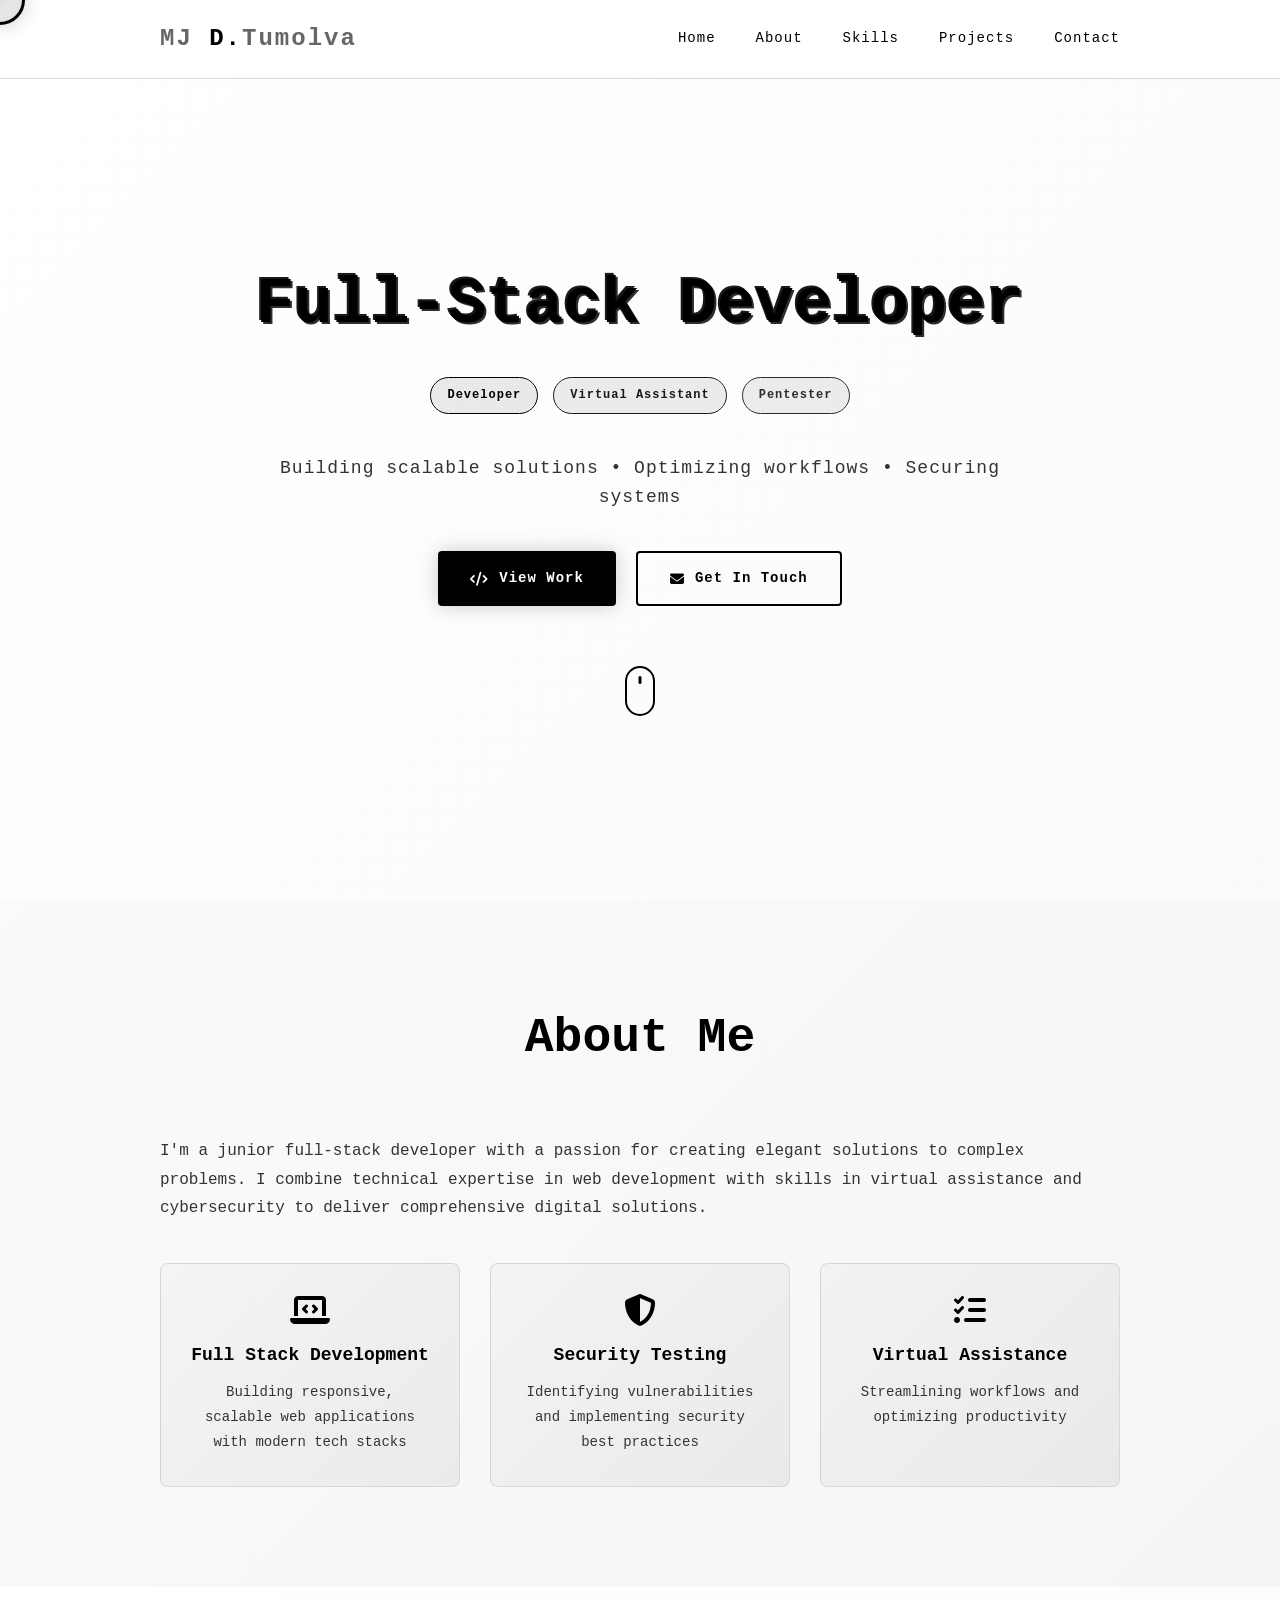
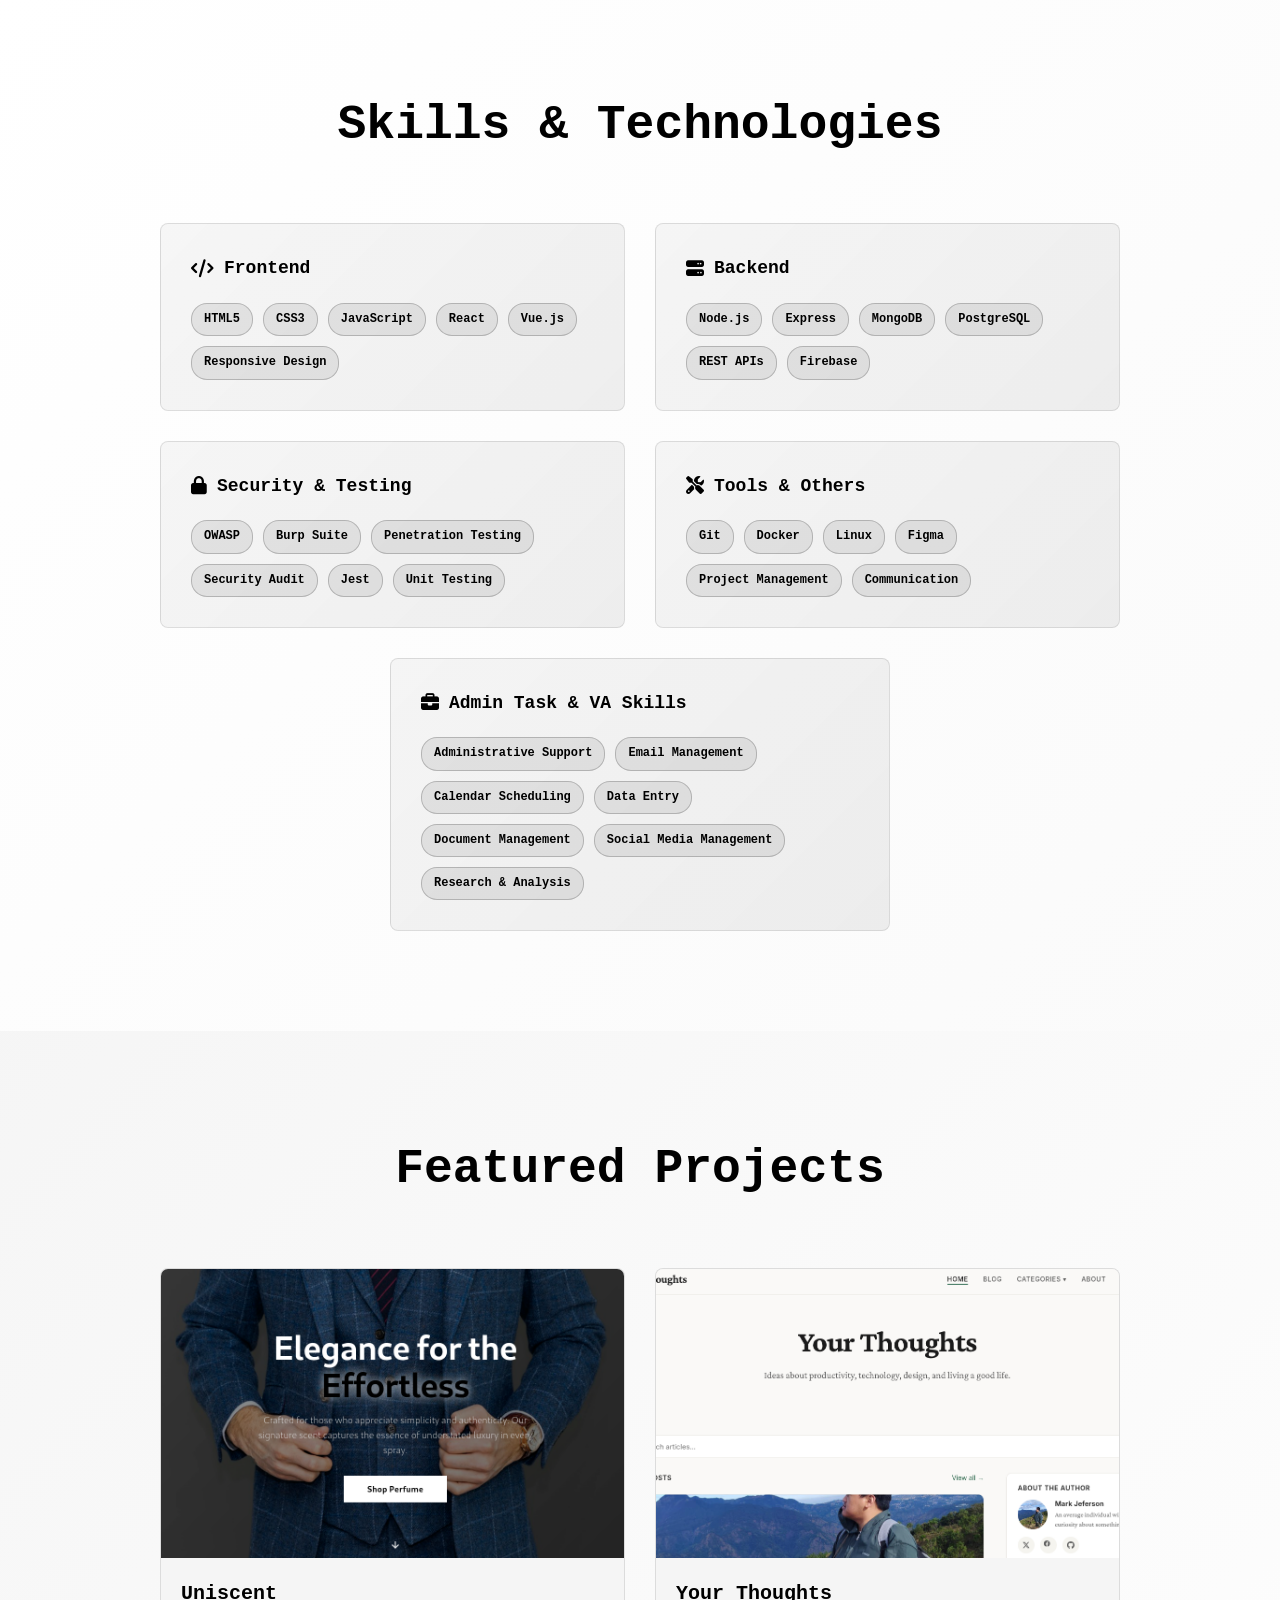
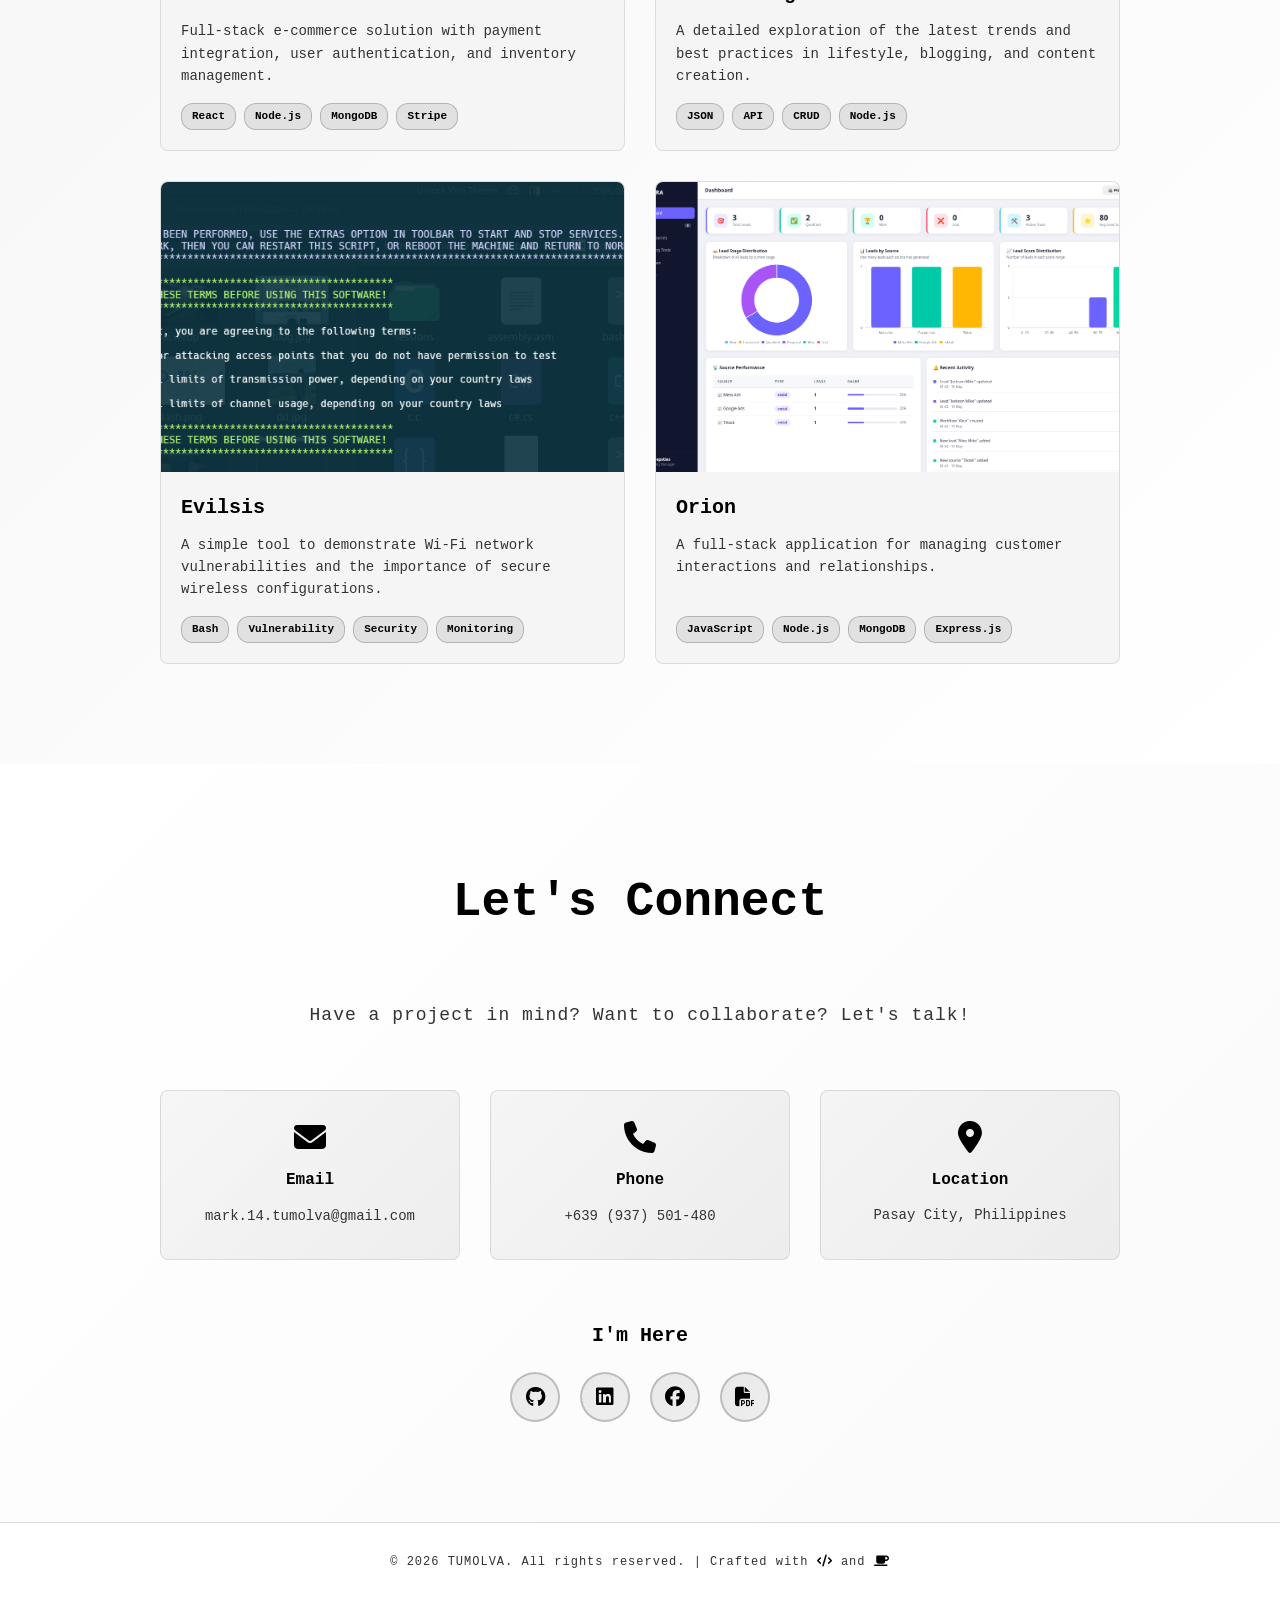
==== index.html @ 7095a823 "Add files via upload" ====
<!DOCTYPE html>
<html lang="en">
<head>
    <meta charset="UTF-8">
    <meta name="viewport" content="width=device-width, initial-scale=1.0">
    <meta name="description" content="Full-Stack Developer, Virtual Assistant & Junior Pentester Portfolio. Building scalable solutions, optimizing workflows, and securing systems.">
    <meta name="keywords" content="full-stack developer, virtual assistant, pentester, web development, cybersecurity, Node.js, React, portfolio">
    <meta name="author" content="Mark Jeferson D. Tumolva">
    <meta name="robots" content="index, follow">
    <meta name="theme-color" content="#00ff00">
    <link rel="canonical" href="https://tumolva.vercel.app">
    <link rel="icon" type="image/svg+xml" href="images/favicon.svg">
    <link rel="apple-touch-icon" href="favicon.svg">
    <title>Mark Jeferrson D. Tumolva | Full Stack Developer & Pentester</title>

    <meta property="og:type" content="website">
    <meta property="og:url" content="https://tumolva.vercel.app">
    <meta property="og:title" content="Mark Jeferson D. Tumolva | Full Stack Developer & Pentester">
    <meta property="og:description" content="Full-Stack Developer, Virtual Assistant & Junior Pentester. Building scalable solutions, optimizing workflows, and securing systems.">
    <meta property="og:image" content="https://github.com/mirai101/MJ/images/dd.jpg">
    <meta property="og:site_name" content="My Portfolio">
    <meta property="og:locale" content="en_US">
    <link rel="stylesheet" href="https://cdnjs.cloudflare.com/ajax/libs/font-awesome/6.4.0/css/all.min.css">
    <link rel="stylesheet" href="style/styles.css">
</head>
<body>
    <div class="grid-animation"></div>

    <nav class="navbar">
        <div class="nav-container">
            <a href="#" class="logo"><span class="logo-bracket">MJ </span>D.<span class="logo-bracket">Tumolva</span></a>
            <button class="menu-toggle" id="menuToggle">
                <span></span>
                <span></span>
                <span></span>
            </button>
            <ul class="nav-links" id="navLinks">
                <li><a href="#home" class="nav-link">Home</a></li>
                <li><a href="#about" class="nav-link">About</a></li>
                <li><a href="#skills" class="nav-link">Skills</a></li>
                <li><a href="#projects" class="nav-link">Projects</a></li>
                <li><a href="#contact" class="nav-link">Contact</a></li>
            </ul>
        </div>
    </nav>

    <section id="home" class="hero">
        <div class="hero-content">
            <div class="hero-title">
                <h1 class="glitch" data-text="Full-Stack Developer">Full-Stack Developer</h1>
                <div class="role-tags">
                    <span class="role-tag dev-tag">Developer</span>
                    <span class="role-tag va-tag">Virtual Assistant</span>
                    <span class="role-tag sec-tag">Pentester</span>
                </div>
            </div>
            <p class="hero-subtitle">Building scalable solutions • Optimizing workflows • Securing systems</p>
            
            <div class="cta-buttons">
                <a href="#projects" class="btn btn-primary">
                    <i class="fas fa-code"></i> View Work
                </a>
                <a href="#contact" class="btn btn-secondary">
                    <i class="fas fa-envelope"></i> Get In Touch
                </a>
            </div>

            <div class="scroll-indicator">
                <div class="scroll-wheel"></div>
            </div>
        </div>
    </section>

    <section id="about" class="about">
        <div class="container">
            <h2 class="section-title">About Me</h2>
            <div class="about-content">
                <div class="about-text">
                    <p>I'm a junior full-stack developer with a passion for creating elegant solutions to complex problems. I combine technical expertise in web development with skills in virtual assistance and cybersecurity to deliver comprehensive digital solutions.</p>
                    
                    <div class="expertise-list">
                        <div class="expertise-item">
                            <i class="fas fa-laptop-code"></i>
                            <h3>Full Stack Development</h3>
                            <p>Building responsive, scalable web applications with modern tech stacks</p>
                        </div>
                        <div class="expertise-item">
                            <i class="fas fa-shield-alt"></i>
                            <h3>Security Testing</h3>
                            <p>Identifying vulnerabilities and implementing security best practices</p>
                        </div>
                        <div class="expertise-item">
                            <i class="fas fa-tasks"></i>
                            <h3>Virtual Assistance</h3>
                            <p>Streamlining workflows and optimizing productivity</p>
                        </div>
                    </div>
                </div>
            </div>
        </div>
    </section>

    <section id="skills" class="skills">
        <div class="container">
            <h2 class="section-title">Skills & Technologies</h2>
            
            <div class="skills-grid">
                <div class="skill-category">
                    <h3><i class="fas fa-code"></i> Frontend</h3>
                    <div class="skill-tags">
                        <span class="skill-tag">HTML5</span>
                        <span class="skill-tag">CSS3</span>
                        <span class="skill-tag">JavaScript</span>
                        <span class="skill-tag">React</span>
                        <span class="skill-tag">Vue.js</span>
                        <span class="skill-tag">Responsive Design</span>
                    </div>
                </div>

                <div class="skill-category">
                    <h3><i class="fas fa-server"></i> Backend</h3>
                    <div class="skill-tags">
                        <span class="skill-tag">Node.js</span>
                        <span class="skill-tag">Express</span>
                        <span class="skill-tag">MongoDB</span>
                        <span class="skill-tag">PostgreSQL</span>
                        <span class="skill-tag">REST APIs</span>
                        <span class="skill-tag">Firebase</span>
                    </div>
                </div>

                <div class="skill-category">
                    <h3><i class="fas fa-lock"></i> Security & Testing</h3>
                    <div class="skill-tags">
                        <span class="skill-tag">OWASP</span>
                        <span class="skill-tag">Burp Suite</span>
                        <span class="skill-tag">Penetration Testing</span>
                        <span class="skill-tag">Security Audit</span>
                        <span class="skill-tag">Jest</span>
                        <span class="skill-tag">Unit Testing</span>
                    </div>
                </div>

                <div class="skill-category">
                    <h3><i class="fas fa-tools"></i> Tools & Others</h3>
                    <div class="skill-tags">
                        <span class="skill-tag">Git</span>
                        <span class="skill-tag">Docker</span>
                        <span class="skill-tag">Linux</span>
                        <span class="skill-tag">Figma</span>
                        <span class="skill-tag">Project Management</span>
                        <span class="skill-tag">Communication</span>
                    </div>
                </div>
            </div>

            <div class="skill-category skill-category-center">
                <h3><i class="fas fa-briefcase"></i> Admin Task & VA Skills</h3>
                <div class="skill-tags">
                    <span class="skill-tag">Administrative Support</span>
                    <span class="skill-tag">Email Management</span>
                    <span class="skill-tag">Calendar Scheduling</span>
                    <span class="skill-tag">Data Entry</span>
                    <span class="skill-tag">Document Management</span>
                    <span class="skill-tag">Social Media Management</span>
                    <span class="skill-tag">Research & Analysis</span>
                </div>
            </div>
        </div>
    </section>

    <section id="projects" class="work">
        <div class="container">
            <h2 class="section-title">Featured Projects</h2>
            <div class="projects-grid">
                <div class="project-card" data-category="full-stack">
                    <div class="project-image">
                        <img src="images/ecom.png" alt="E-Commerce Platform">
                        <div class="project-overlay">
                            <div class="project-links">
                                <a href="pages/coffee.html" class="project-btn" title="Live Demo"><i class="fas fa-external-link-alt"></i></a>
                                <a href="pages/coffee.html" class="project-btn" title="GitHub"><i class="fab fa-github"></i></a>
                            </div>
                        </div>
                    </div>
                    <div class="project-content">
                        <h3>Uniscent</h3>
                        <p class="project-description">Full-stack e-commerce solution with payment integration, user authentication, and inventory management.</p>
                        <div class="project-tags">
                            <span class="tag">React</span>
                            <span class="tag">Node.js</span>
                            <span class="tag">MongoDB</span>
                            <span class="tag">Stripe</span>
                        </div>
                    </div>
                </div>

                <div class="project-card" data-category="full-stack">
                    <div class="project-image">
                        <img src="images/blog.png" alt="Blog Post">
                        <div class="project-overlay">
                            <div class="project-links">
                                <a href="pages/coffee.html" class="project-btn" title="Live Demo"><i class="fas fa-external-link-alt"></i></a>
                                <a href="pages/coffee.html" class="project-btn" title="GitHub"><i class="fab fa-github"></i></a>
                            </div>
                        </div>
                    </div>
                    <div class="project-content">
                        <h3>Your Thoughts</h3>
                        <p class="project-description">A detailed exploration of the latest trends and best practices in lifestyle, blogging, and content creation.</p>
                        <div class="project-tags">
                            <span class="tag">JSON</span>
                            <span class="tag">API</span>
                            <span class="tag">CRUD</span>
                            <span class="tag">Node.js</span>
                        </div>
                    </div>
                </div>

                <div class="project-card" data-category="security">
                    <div class="project-image">
                        <img src="images/evilsis.png" alt="Security Audit Tool">
                        <div class="project-overlay">
                            <div class="project-links">
                                <a href="pages/coffee.html" class="project-btn" title="Live Demo"><i class="fas fa-external-link-alt"></i></a>
                                <a href="pages/coffee.html" class="project-btn" title="GitHub"><i class="fab fa-github"></i></a>
                            </div>
                        </div>
                    </div>
                    <div class="project-content">
                        <h3>Evilsis</h3>
                        <p class="project-description">A simple tool to demonstrate Wi-Fi network vulnerabilities and the importance of secure wireless configurations.</p>
                        <div class="project-tags">
                            <span class="tag">Bash</span>
                            <span class="tag">Vulnerability</span>
                            <span class="tag">Security</span>
                            <span class="tag">Monitoring</span>
                        </div>
                    </div>
                </div>

                <div class="project-card" data-category="full-stack">
                    <div class="project-image">
                        <img src="images/dash.png" alt="Customer Relationship Manager">
                        <div class="project-overlay">
                            <div class="project-links">
                                <a href="pages/coffee.html" class="project-btn" title="Live Demo"><i class="fas fa-external-link-alt"></i></a>
                                <a href="pages/coffee.html" class="project-btn" title="GitHub"><i class="fab fa-github"></i></a>
                            </div>
                        </div>
                    </div>
                    <div class="project-content">
                        <h3>Orion</h3>
                        <p class="project-description">A full-stack application for managing customer interactions and relationships.</p>
                        <div class="project-tags">
                            <span class="tag">JavaScript</span>
                            <span class="tag">Node.js</span>
                            <span class="tag">MongoDB</span>
                            <span class="tag">Express.js</span>
                        </div>
                    </div>
                </div>
            </div>
        </div>
    </section>

    <section id="contact" class="contact">
        <div class="container">
            <h2 class="section-title">Let's Connect</h2>
            <p class="contact-subtitle">Have a project in mind? Want to collaborate? Let's talk!</p>
            
            <div class="contact-grid">
                <div class="contact-method">
                    <i class="fas fa-envelope"></i>
                    <h3>Email</h3>
                    <a href="mailto:mark.14.tumolva@gmail.com">mark.14.tumolva@gmail.com</a>
                </div>
                <div class="contact-method">
                    <i class="fas fa-phone"></i>
                    <h3>Phone</h3>
                    <a href="tel:+639937501480">+639 (937) 501-480</a>
                </div>
                <div class="contact-method">
                    <i class="fas fa-map-marker-alt"></i>
                    <h3>Location</h3>
                    <p>Pasay City, Philippines</p>
                </div>
            </div>

            <div class="social-section">
                <h3>I'm Here</h3>
                <div class="social-links">
                    <a href="https://github.com/mirai101" class="social-link" title="GitHub" aria-label="GitHub" rel="noopener noreferrer" target="_blank">
                        <i class="fab fa-github"></i>
                    </a>
                    <a href="https://linkedin.com/in/mark-jeferson-tumolva-b096771b2" class="social-link" title="LinkedIn" aria-label="LinkedIn" rel="noopener noreferrer" target="_blank">
                        <i class="fab fa-linkedin"></i>
                    </a>
                    <a href="https://facebook.com/corei9.9000k" class="social-link" title="Facebook" aria-label="Facebook" rel="noopener noreferrer" target="_blank">
                        <i class="fab fa-facebook"></i>
                    </a>
                    <a href="https://drive.google.com/file/d/1rLqowoQl_W7-ClEvzgZ50qZ77pztq7Ia/view?usp=sharing" class="social-link" title="CV" aria-label="CV" rel="noopener noreferrer" target="_blank">
                        <i class="fas fa-file-pdf"></i>
                    </a>
                </div>
            </div>
        </div>
    </section>

    <footer class="footer">
        <p>&copy; 2026 TUMOLVA. All rights reserved. | Crafted with <i class="fas fa-code"></i> and <i class="fas fa-coffee"></i></p>
    </footer>

    <script type="application/ld+json">
    {
      "@context": "https://schema.org",
      "@type": "Person",
      "name": "Mark Jeferson D. Tumolva",
      "url": "https://tumolva.vercel.app",
      "image": "https://mirai101.github.io/MJ/images/dd.jpg",
      "description": "Full-Stack Developer, Virtual Assistant & Junior Pentester",
      "jobTitle": "Full-Stack Developer",
      "address": {
        "@type": "PostalAddress",
        "addressLocality": "Pasay City",
        "addressCountry": "PH"
      },
      "email": "mark.14.tumolva@gmail.com",
      "telephone": "+639937501480",
      "sameAs": [
        "https://github.com/mirai101",
        "https://linkedin.com/in/mark-jeferson-tumolva-b096771b2",
        "https://facebook.com/corei9.9000k"
      ]
    }
    </script>

    <script type="application/ld+json">
    {
      "@context": "https://schema.org",
      "@type": "BreadcrumbList",
      "itemListElement": [
        {
          "@type": "ListItem",
          "position": 1,
          "name": "Home",
          "item": "https://tumolva.vercel.app"
        },
        {
          "@type": "ListItem",
          "position": 2,
          "name": "About",
          "item": "https://tumolva.vercel.app#about"
        },
        {
          "@type": "ListItem",
          "position": 3,
          "name": "Skills",
          "item": "https://tumolva.vercel.app#skills"
        },
        {
          "@type": "ListItem",
          "position": 4,
          "name": "Projects",
          "item": "https://tumolva.vercel.app#projects"
        },
        {
          "@type": "ListItem",
          "position": 5,
          "name": "Contact",
          "item": "https://tumolva.vercel.app#contact"
        }
      ]
    }
    </script>

    <script src="js/script.js"></script>
</body>
</html>
---- style/styles.css ----
* {
    margin: 0;
    padding: 0;
    box-sizing: border-box;
}

:root {
    --primary: #000000;
    --secondary: #1a1a1a;
    --dark: #ffffff;
    --light: #000000;
    --gray: #f5f5f5;
    --darker-gray: #eeeeee;
    --text: #333333;
    --text-light: #666666;
    --dev-color: #000000;
    --va-color: #1a1a1a;
    --sec-color: #2d2d2d;
    --transition: all 0.3s cubic-bezier(0.4, 0, 0.2, 1);
}

html {
    scroll-behavior: smooth;
    cursor: none;
}

body {
    font-family: 'Courier New', monospace;
    background: var(--dark);
    color: var(--light);
    line-height: 1.6;
    overflow-x: hidden;
    position: relative;
}

body::before {
    content: '';
    position: fixed;
    top: 0;
    left: 0;
    width: 100%;
    height: 100%;
    background-image: 
        linear-gradient(0deg, transparent 24%, rgba(0, 0, 0, 0.08) 25%, rgba(0, 0, 0, 0.08) 26%, transparent 27%, transparent 74%, rgba(0, 0, 0, 0.08) 75%, rgba(0, 0, 0, 0.08) 76%, transparent 77%, transparent),
        linear-gradient(90deg, transparent 24%, rgba(0, 0, 0, 0.08) 25%, rgba(0, 0, 0, 0.08) 26%, transparent 27%, transparent 74%, rgba(0, 0, 0, 0.08) 75%, rgba(0, 0, 0, 0.08) 76%, transparent 77%, transparent);
    background-size: 50px 50px;
    background-position: 0 0, 0 0;
    pointer-events: none;
    z-index: 0;
    animation: gridShift 20s linear infinite;
}

body::after {
    content: '';
    position: fixed;
    top: 0;
    left: 0;
    width: 100%;
    height: 100%;
    background-image: 
        linear-gradient(0deg, transparent 24%, rgba(0, 0, 0, 0.04) 25%, rgba(0, 0, 0, 0.04) 26%, transparent 27%, transparent 74%, rgba(0, 0, 0, 0.04) 75%, rgba(0, 0, 0, 0.04) 76%, transparent 77%, transparent),
        linear-gradient(90deg, transparent 24%, rgba(0, 0, 0, 0.04) 25%, rgba(0, 0, 0, 0.04) 26%, transparent 27%, transparent 74%, rgba(0, 0, 0, 0.04) 75%, rgba(0, 0, 0, 0.04) 76%, transparent 77%, transparent);
    background-size: 100px 100px;
    background-position: 0 0, 0 0;
    pointer-events: none;
    z-index: 0;
    animation: gridShift 40s linear infinite;
    opacity: 0.5;
}

@keyframes gridShift {
    0% {
        background-position: 0 0, 0 0;
    }
    100% {
        background-position: 50px 50px, 100px 100px;
    }
}

@keyframes glow {
    0%, 100% { opacity: 0.3; }
    50% { opacity: 0.6; }
}

.container {
    max-width: 1000px;
    margin: 0 auto;
    padding: 0 20px;
}

.navbar {
    position: fixed;
    top: 0;
    width: 100%;
    background: rgba(255, 255, 255, 0.95);
    backdrop-filter: blur(10px);
    border-bottom: 1px solid rgba(0, 0, 0, 0.15);
    z-index: 1000;
    padding: 20px 0;
    transition: var(--transition);
}

.navbar.scrolled {
    padding: 15px 0;
    box-shadow: 0 10px 40px rgba(0, 0, 0, 0.1);
}

.nav-container {
    max-width: 1000px;
    margin: 0 auto;
    padding: 0 20px;
    display: flex;
    justify-content: space-between;
    align-items: center;
}

.logo {
    font-size: 24px;
    font-weight: bold;
    color: var(--primary);
    text-decoration: none;
    letter-spacing: 2px;
    animation: slideInLeft 0.6s ease-out;
}

.logo-bracket {
    opacity: 0.6;
    transition: var(--transition);
}

.logo:hover .logo-bracket {
    opacity: 1;
    transform: scale(1.2);
}

.menu-toggle {
    display: none;
    flex-direction: column;
    background: none;
    border: none;
    cursor: pointer;
    gap: 6px;
}

.menu-toggle span {
    width: 25px;
    height: 3px;
    background: var(--primary);
    border-radius: 2px;
    transition: var(--transition);
}

.menu-toggle.active span:nth-child(1) {
    transform: rotate(45deg) translate(8px, 8px);
}

.menu-toggle.active span:nth-child(2) {
    opacity: 0;
}

.menu-toggle.active span:nth-child(3) {
    transform: rotate(-45deg) translate(7px, -7px);
}

.nav-links {
    display: flex;
    list-style: none;
    gap: 40px;
    animation: slideInRight 0.6s ease-out;
}

.nav-links a {
    color: var(--text);
    text-decoration: none;
    font-size: 14px;
    transition: var(--transition);
    position: relative;
    font-weight: 500;
    letter-spacing: 1px;
}

.nav-links a::after {
    content: '';
    position: absolute;
    bottom: -5px;
    left: 0;
    width: 0;
    height: 2px;
    background: var(--primary);
    transition: width 0.3s cubic-bezier(0.4, 0, 0.2, 1);
}

.nav-links a:hover {
    color: var(--primary);
}

.nav-links a:hover::after {
    width: 100%;
}

.hero {
    margin-top: 70px;
    min-height: calc(100vh - 70px);
    display: flex;
    align-items: center;
    justify-content: center;
    text-align: center;
    padding: 60px 20px;
    position: relative;
    z-index: 1;
    background: linear-gradient(135deg, rgba(255, 255, 255, 0.95) 0%, rgba(250, 250, 250, 0.95) 100%);
}

.hero-content {
    max-width: 800px;
}

.hero-title {
    margin-bottom: 40px;
}

.hero-content h1 {
    font-size: 64px;
    margin-bottom: 20px;
    color: var(--primary);
    animation: fadeInUp 0.8s ease-out;
    position: relative;
}

.glitch {
    position: relative;
}

.glitch::before {
    content: attr(data-text);
    position: absolute;
    left: -2px;
    top: -2px;
    width: 100%;
    z-index: -1;
    color: var(--secondary);
    animation: glitch 0.3s cubic-bezier(0.25, 0.46, 0.45, 0.94) infinite;
    clip-path: rect(0, 900px, 0, 0);
}

.glitch::after {
    content: attr(data-text);
    position: absolute;
    left: 2px;
    top: 2px;
    width: 100%;
    z-index: -2;
    color: var(--sec-color);
    animation: glitch 0.3s cubic-bezier(0.25, 0.46, 0.45, 0.94) infinite reverse;
    clip-path: rect(0, 0, 0, 900px);
}

@keyframes glitch {
    0% {
        clip-path: rect(0, 900px, 0, 0);
    }
    20% {
        clip-path: rect(10px, 900px, 25px, 0);
    }
    40% {
        clip-path: rect(5px, 900px, 12px, 0);
    }
    60% {
        clip-path: rect(20px, 900px, 5px, 0);
    }
    80% {
        clip-path: rect(10px, 900px, 20px, 0);
    }
    100% {
        clip-path: rect(0, 900px, 0, 0);
    }
}

.role-tags {
    display: flex;
    gap: 15px;
    justify-content: center;
    flex-wrap: wrap;
    margin-bottom: 30px;
    animation: fadeInUp 0.8s ease-out 0.1s both;
}

.role-tag {
    padding: 8px 16px;
    border-radius: 20px;
    font-size: 12px;
    font-weight: bold;
    letter-spacing: 1px;
    backdrop-filter: blur(10px);
    border: 1.5px solid;
    transition: var(--transition);
}

.dev-tag {
    background: rgba(0, 0, 0, 0.08);
    border-color: var(--dev-color);
    color: var(--dev-color);
}

.va-tag {
    background: rgba(26, 26, 26, 0.08);
    border-color: var(--va-color);
    color: var(--va-color);
}

.sec-tag {
    background: rgba(45, 45, 45, 0.08);
    border-color: var(--sec-color);
    color: var(--sec-color);
}

.role-tag:hover {
    transform: translateY(-3px);
    box-shadow: 0 0 20px currentColor;
}

.hero-subtitle {
    font-size: 18px;
    color: var(--text);
    margin-bottom: 40px;
    animation: fadeInUp 0.8s ease-out 0.15s both;
    letter-spacing: 1px;
}

.cta-buttons {
    display: flex;
    gap: 20px;
    justify-content: center;
    flex-wrap: wrap;
    animation: fadeInUp 0.8s ease-out 0.2s both;
    margin-bottom: 60px;
}

.btn {
    padding: 14px 32px;
    font-size: 14px;
    border: none;
    border-radius: 4px;
    cursor: pointer;
    text-decoration: none;
    display: inline-flex;
    align-items: center;
    gap: 10px;
    transition: var(--transition);
    font-weight: bold;
    letter-spacing: 1px;
    position: relative;
    overflow: hidden;
}

.btn::before {
    content: '';
    position: absolute;
    top: 0;
    left: -100%;
    width: 100%;
    height: 100%;
    background: var(--primary);
    z-index: -1;
    transition: left 0.3s ease-out;
}

.btn-primary {
    background: var(--primary);
    color: var(--dark);
    box-shadow: 0 0 20px rgba(0, 0, 0, 0.2);
}

.btn-primary:hover {
    box-shadow: 0 0 40px rgba(0, 0, 0, 0.4);
    transform: translateY(-3px);
}

.btn-secondary {
    background: transparent;
    color: var(--primary);
    border: 2px solid var(--primary);
}

.btn-secondary::before {
    background: transparent;
}

.btn-secondary:hover {
    background: var(--primary);
    color: var(--dark);
    transform: translateY(-3px);
}

.scroll-indicator {
    animation: bounce 2s infinite;
}

.scroll-wheel {
    width: 30px;
    height: 50px;
    border: 2px solid var(--primary);
    border-radius: 15px;
    position: relative;
    margin: 0 auto;
}

.scroll-wheel::before {
    content: '';
    position: absolute;
    top: 8px;
    left: 50%;
    transform: translateX(-50%);
    width: 3px;
    height: 8px;
    background: var(--primary);
    border-radius: 3px;
    animation: scroll 2s infinite;
}

@keyframes bounce {
    0%, 100% { transform: translateY(0); }
    50% { transform: translateY(10px); }
}

@keyframes scroll {
    0% {
        opacity: 1;
        transform: translateX(-50%) translateY(0);
    }
    100% {
        opacity: 0;
        transform: translateX(-50%) translateY(10px);
    }
}

.about {
    padding: 100px 20px;
    background: linear-gradient(135deg, rgba(250, 250, 250, 0.95) 0%, rgba(245, 245, 245, 0.95) 100%);
    position: relative;
    z-index: 1;
}

.section-title {
    font-size: 48px;
    margin-bottom: 60px;
    text-align: center;
    color: var(--primary);
    animation: fadeInUp 0.8s ease-out;
}

.about-content {
    animation: fadeInUp 0.8s ease-out 0.1s both;
}

.about-text p {
    font-size: 16px;
    color: var(--text);
    margin-bottom: 40px;
    line-height: 1.8;
}

.expertise-list {
    display: grid;
    grid-template-columns: repeat(auto-fit, minmax(250px, 1fr));
    gap: 30px;
    margin-top: 40px;
}

.expertise-item {
    background: linear-gradient(135deg, rgba(0, 0, 0, 0.02), rgba(0, 0, 0, 0.05));
    border: 1px solid rgba(0, 0, 0, 0.1);
    padding: 30px;
    border-radius: 8px;
    transition: var(--transition);
    text-align: center;
}

.expertise-item:hover {
    transform: translateY(-5px);
    border-color: var(--primary);
    box-shadow: 0 0 30px rgba(0, 0, 0, 0.1);
}

.expertise-item i {
    font-size: 32px;
    color: var(--primary);
    margin-bottom: 15px;
    display: block;
}

.expertise-item h3 {
    font-size: 18px;
    margin-bottom: 10px;
}

.expertise-item p {
    font-size: 14px;
    color: var(--text);
    margin: 0;
}

.skills {
    padding: 100px 20px;
    background: linear-gradient(135deg, rgba(255, 255, 255, 0.95) 0%, rgba(250, 250, 250, 0.95) 100%);
    position: relative;
    z-index: 1;
}

.skills-grid {
    display: grid;
    grid-template-columns: repeat(auto-fit, minmax(280px, 1fr));
    gap: 30px;
}

.skill-category {
    background: linear-gradient(135deg, rgba(0, 0, 0, 0.03), rgba(0, 0, 0, 0.06));
    border: 1px solid rgba(0, 0, 0, 0.1);
    padding: 30px;
    border-radius: 8px;
    transition: var(--transition);
    animation: fadeInUp 0.8s ease-out;
}

.skill-category:nth-child(2) {
    animation-delay: 0.1s;
}

.skill-category:nth-child(3) {
    animation-delay: 0.2s;
}

.skill-category:nth-child(4) {
    animation-delay: 0.3s;
}

.skill-category:nth-child(5) {
    animation-delay: 0.4s;
}

.skill-category-center {
    grid-column: 1 / -1;
    max-width: 500px;
    margin: 30px auto 0;
    animation-delay: 0.4s;
}

.skill-category:hover {
    transform: translateY(-5px);
    border-color: var(--primary);
    box-shadow: 0 0 30px rgba(0, 0, 0, 0.1);
}

.skill-category h3 {
    font-size: 18px;
    color: var(--primary);
    margin-bottom: 20px;
    display: flex;
    align-items: center;
    gap: 10px;
}

.skill-tags {
    display: flex;
    flex-wrap: wrap;
    gap: 10px;
}

.skill-tag {
    background: rgba(0, 0, 0, 0.08);
    border: 1px solid rgba(0, 0, 0, 0.2);
    color: var(--primary);
    padding: 6px 12px;
    border-radius: 16px;
    font-size: 12px;
    font-weight: 600;
    transition: var(--transition);
}

.skill-tag:hover {
    background: rgba(0, 0, 0, 0.15);
    border-color: var(--primary);
    transform: translateY(-2px);
    box-shadow: 0 0 10px rgba(0, 0, 0, 0.15);
}

.work {
    padding: 100px 20px;
    background: linear-gradient(135deg, rgba(245, 245, 245, 0.95) 0%, rgba(255, 255, 255, 0.95) 100%);
    position: relative;
    z-index: 1;
}

.projects-grid {
    display: grid;
    grid-template-columns: repeat(auto-fit, minmax(300px, 1fr));
    gap: 30px;
}

.project-card {
    background: var(--gray);
    border: 1px solid rgba(0, 0, 0, 0.1);
    border-radius: 8px;
    overflow: hidden;
    transition: var(--transition);
    animation: fadeInUp 0.8s ease-out;
    display: flex;
    flex-direction: column;
}

.project-card:nth-child(2) {
    animation-delay: 0.1s;
}

.project-card:nth-child(3) {
    animation-delay: 0.2s;
}

.project-card:nth-child(4) {
    animation-delay: 0.3s;
}

.project-card:hover {
    transform: translateY(-10px);
    border-color: var(--primary);
    box-shadow: 0 0 30px rgba(0, 0, 0, 0.15);
}

.project-image {
    position: relative;
    overflow: hidden;
    aspect-ratio: 16/10;
}

.project-image img {
    width: 100%;
    height: 100%;
    object-fit: cover;
    transition: transform 0.4s ease-out;
}

.project-card:hover .project-image img {
    transform: scale(1.1) rotate(2deg);
}

.project-overlay {
    position: absolute;
    top: 0;
    left: 0;
    right: 0;
    bottom: 0;
    background: rgba(0, 0, 0, 0.7);
    display: flex;
    align-items: center;
    justify-content: center;
    opacity: 0;
    transition: opacity 0.3s ease-out;
    backdrop-filter: blur(5px);
}

.project-card:hover .project-overlay {
    opacity: 1;
}

.project-links {
    display: flex;
    gap: 20px;
}

.project-btn {
    width: 50px;
    height: 50px;
    background: var(--dark);
    color: var(--primary);
    border: none;
    border-radius: 50%;
    display: flex;
    align-items: center;
    justify-content: center;
    text-decoration: none;
    transition: var(--transition);
    font-size: 18px;
}

.project-btn:hover {
    transform: scale(1.1);
    box-shadow: 0 0 20px rgba(255, 255, 255, 0.6);
}

.project-content {
    padding: 20px;
    flex-grow: 1;
    display: flex;
    flex-direction: column;
}

.project-content h3 {
    font-size: 20px;
    color: var(--primary);
    margin-bottom: 10px;
}

.project-description {
    font-size: 14px;
    color: var(--text);
    margin-bottom: 15px;
    flex-grow: 1;
}

.project-tags {
    display: flex;
    flex-wrap: wrap;
    gap: 8px;
}

.tag {
    background: rgba(0, 0, 0, 0.08);
    border: 1px solid rgba(0, 0, 0, 0.2);
    color: var(--primary);
    padding: 4px 10px;
    border-radius: 12px;
    font-size: 11px;
    font-weight: 600;
    transition: var(--transition);
}

.tag:hover {
    background: rgba(0, 0, 0, 0.15);
    border-color: var(--primary);
}

.contact {
    padding: 100px 20px;
    text-align: center;
    background: linear-gradient(135deg, rgba(255, 255, 255, 0.95) 0%, rgba(250, 250, 250, 0.95) 100%);
    position: relative;
    z-index: 1;
}

.contact-subtitle {
    font-size: 18px;
    color: var(--text);
    margin-bottom: 60px;
    animation: fadeInUp 0.8s ease-out 0.1s both;
    letter-spacing: 1px;
}

.contact-grid {
    display: grid;
    grid-template-columns: repeat(auto-fit, minmax(200px, 1fr));
    gap: 30px;
    margin-bottom: 60px;
}

.contact-method {
    background: linear-gradient(135deg, rgba(0, 0, 0, 0.03), rgba(0, 0, 0, 0.06));
    border: 1px solid rgba(0, 0, 0, 0.1);
    padding: 30px;
    border-radius: 8px;
    transition: var(--transition);
    animation: fadeInUp 0.8s ease-out;
}

.contact-method:nth-child(2) {
    animation-delay: 0.1s;
}

.contact-method:nth-child(3) {
    animation-delay: 0.2s;
}

.contact-method:hover {
    transform: translateY(-5px);
    border-color: var(--primary);
    box-shadow: 0 0 30px rgba(0, 0, 0, 0.1);
}

.contact-method i {
    font-size: 32px;
    color: var(--primary);
    margin-bottom: 15px;
    display: block;
}

.contact-method h3 {
    font-size: 16px;
    margin-bottom: 10px;
    color: var(--primary);
}

.contact-method a,
.contact-method p {
    color: var(--text);
    text-decoration: none;
    font-size: 14px;
    transition: color 0.3s ease;
}

.contact-method a:hover {
    color: var(--primary);
}

.social-section {
    animation: fadeInUp 0.8s ease-out 0.2s both;
}

.social-section h3 {
    font-size: 20px;
    margin-bottom: 20px;
    color: var(--primary);
}

.social-links {
    display: flex;
    gap: 20px;
    justify-content: center;
    flex-wrap: wrap;
}

.social-link {
    width: 50px;
    height: 50px;
    background: linear-gradient(135deg, rgba(0, 0, 0, 0.08), rgba(0, 0, 0, 0.05));
    border: 2px solid rgba(0, 0, 0, 0.2);
    border-radius: 50%;
    display: flex;
    align-items: center;
    justify-content: center;
    color: var(--primary);
    text-decoration: none;
    transition: var(--transition);
    font-size: 20px;
}

.social-link:hover {
    background: var(--primary);
    color: var(--dark);
    transform: translateY(-5px) scale(1.1);
    border-color: var(--primary);
    box-shadow: 0 0 20px rgba(0, 0, 0, 0.3);
}

.footer {
    padding: 30px 20px;
    text-align: center;
    border-top: 1px solid rgba(0, 0, 0, 0.15);
    color: var(--text);
    font-size: 12px;
    position: relative;
    z-index: 1;
    letter-spacing: 1px;
    background: var(--dark);
}

.footer i {
    color: var(--primary);
    transition: var(--transition);
}

.footer:hover i {
    transform: scale(1.2);
}

.magnifier-cursor {
    position: fixed;
    width: 50px;
    height: 50px;
    border: 3px solid var(--primary);
    border-radius: 50%;
    pointer-events: none;
    z-index: 9999;
    display: flex;
    align-items: center;
    justify-content: center;
    background: radial-gradient(circle at 30% 30%, rgba(0, 0, 0, 0.15), rgba(0, 0, 0, 0.05));
    box-shadow: 0 0 20px rgba(0, 0, 0, 0.2), inset 0 0 10px rgba(0, 0, 0, 0.1);
    transition: all 0.1s ease-out;
    opacity: 1;
}

.magnifier-cursor::before {
    content: '';
    position: absolute;
    width: 3px;
    height: 15px;
    background: var(--primary);
    transform: rotate(45deg) translateY(-20px);
    border-radius: 2px;
    transition: all 0.2s ease-out;
}

.magnifier-cursor.hover {
    width: 70px;
    height: 70px;
    box-shadow: 0 0 40px rgba(0, 0, 0, 0.4), inset 0 0 20px rgba(0, 0, 0, 0.2);
    border-width: 4px;
}

.magnifier-cursor.hover::before {
    transform: rotate(45deg) translateY(-28px) scale(1.3);
}

.grid-animation {
    position: fixed;
    top: 0;
    left: 0;
    width: 100%;
    height: 100%;
    pointer-events: none;
    z-index: 1;
    opacity: 0.15;
    animation: gridPulse 8s ease-in-out infinite;
}

@keyframes gridPulse {
    0%, 100% { opacity: 0.1; }
    50% { opacity: 0.2; }
}

@keyframes fadeInUp {
    from {
        opacity: 0;
        transform: translateY(30px);
    }
    to {
        opacity: 1;
        transform: translateY(0);
    }
}

@keyframes slideInLeft {
    from {
        opacity: 0;
        transform: translateX(-30px);
    }
    to {
        opacity: 1;
        transform: translateX(0);
    }
}

@keyframes slideInRight {
    from {
        opacity: 0;
        transform: translateX(30px);
    }
    to {
        opacity: 1;
        transform: translateX(0);
    }
}

@media (min-width: 1200px) {
    .projects-grid {
        grid-template-columns: repeat(2, 1fr);
    }
    .skills-grid {
        grid-template-columns: repeat(2, 1fr);
    }
    .magnifier-cursor {
        width: 50px;
        height: 50px;
    }
    .magnifier-cursor.hover {
        width: 80px;
        height: 80px;
    }
}

@media (max-width: 1199px) and (min-width: 769px) {
    .hero-content h1 {
        font-size: 52px;
    }
    .section-title {
        font-size: 42px;
    }
    .projects-grid {
        grid-template-columns: repeat(auto-fit, minmax(280px, 1fr));
        gap: 25px;
    }
    .skills-grid {
        grid-template-columns: repeat(auto-fit, minmax(250px, 1fr));
        gap: 25px;
    }
    .expertise-list {
        grid-template-columns: repeat(auto-fit, minmax(220px, 1fr));
        gap: 25px;
    }
    .about, .skills, .work, .contact {
        padding: 80px 20px;
    }
    .magnifier-cursor {
        width: 45px;
        height: 45px;
    }
    .magnifier-cursor.hover {
        width: 70px;
        height: 70px;
    }
    .magnifier-cursor::before {
        height: 12px;
        transform: rotate(45deg) translateY(-18px);
    }
    .magnifier-cursor.hover::before {
        transform: rotate(45deg) translateY(-26px) scale(1.2);
    }
}

@media (max-width: 768px) and (min-width: 601px) {
    .nav-links {
        display: none;
        position: absolute;
        top: 70px;
        left: 0;
        right: 0;
        background: rgba(255, 255, 255, 0.98);
        flex-direction: column;
        gap: 0;
        list-style: none;
        max-height: 70vh;
        overflow-y: auto;
    }
    .nav-links.active {
        display: flex;
    }
    .nav-links li {
        border-bottom: 1px solid rgba(0, 0, 0, 0.1);
    }
    .nav-links a {
        display: block;
        padding: 15px 20px;
        color: var(--text);
    }
    .menu-toggle {
        display: flex;
    }
    .hero {
        margin-top: 70px;
        min-height: auto;
        padding: 70px 20px;
    }
    .hero-content h1 {
        font-size: 36px;
        margin-bottom: 16px;
    }
    .hero-subtitle {
        font-size: 15px;
        margin-bottom: 30px;
    }
    .role-tags {
        gap: 12px;
        margin-bottom: 25px;
    }
    .role-tag {
        padding: 7px 13px;
        font-size: 11px;
    }
    .cta-buttons {
        flex-direction: column;
        align-items: center;
        gap: 15px;
        margin-bottom: 50px;
    }
    .btn {
        width: 100%;
        max-width: 280px;
        padding: 13px 28px;
        font-size: 13px;
    }
    .section-title {
        font-size: 32px;
        margin-bottom: 40px;
    }
    .about, .skills, .work, .contact {
        padding: 60px 20px;
    }
    .projects-grid {
        grid-template-columns: repeat(auto-fit, minmax(240px, 1fr));
        gap: 20px;
    }
    .expertise-list {
        grid-template-columns: 1fr;
        gap: 20px;
    }
    .skills-grid {
        grid-template-columns: 1fr;
        gap: 20px;
    }
    .contact-grid {
        grid-template-columns: 1fr;
        gap: 20px;
    }
    .project-card {
        animation: fadeInUp 0.6s ease-out;
    }
    .project-content h3 {
        font-size: 18px;
    }
    .project-description {
        font-size: 13px;
    }
    .skill-category h3 {
        font-size: 16px;
    }
    .skill-tag {
        padding: 5px 10px;
        font-size: 11px;
    }
    .magnifier-cursor {
        width: 40px;
        height: 40px;
        border: 2.5px solid var(--primary);
    }
    .magnifier-cursor.hover {
        width: 60px;
        height: 60px;
        border-width: 3px;
    }
    .magnifier-cursor::before {
        width: 2.5px;
        height: 10px;
        transform: rotate(45deg) translateY(-16px);
    }
    .magnifier-cursor.hover::before {
        transform: rotate(45deg) translateY(-22px) scale(1.1);
    }
    .social-link {
        width: 48px;
        height: 48px;
        font-size: 18px;
    }
}

@media (max-width: 600px) and (min-width: 451px) {
    .nav-container {
        padding: 0 15px;
    }
    .logo {
        font-size: 20px;
        letter-spacing: 1px;
    }
    .nav-links {
        display: none;
        position: absolute;
        top: 65px;
        left: 0;
        right: 0;
        background: rgba(255, 255, 255, 0.98);
        flex-direction: column;
        gap: 0;
        list-style: none;
    }
    .nav-links.active {
        display: flex;
    }
    .nav-links li {
        border-bottom: 1px solid rgba(0, 0, 0, 0.1);
    }
    .nav-links a {
        display: block;
        padding: 12px 15px;
        color: var(--text);
        font-size: 13px;
    }
    .menu-toggle {
        display: flex;
    }
    .menu-toggle span {
        width: 22px;
        height: 2.5px;
    }
    .hero {
        margin-top: 65px;
        min-height: auto;
        padding: 60px 15px;
    }
    .hero-content h1 {
        font-size: 32px;
        margin-bottom: 14px;
    }
    .hero-subtitle {
        font-size: 14px;
        margin-bottom: 28px;
    }
    .role-tags {
        gap: 10px;
        margin-bottom: 20px;
    }
    .role-tag {
        padding: 6px 11px;
        font-size: 10px;
    }
    .cta-buttons {
        flex-direction: column;
        align-items: center;
        gap: 12px;
        margin-bottom: 40px;
    }
    .btn {
        width: 100%;
        max-width: 240px;
        padding: 11px 24px;
        font-size: 12px;
    }
    .section-title {
        font-size: 28px;
        margin-bottom: 30px;
    }
    .about, .skills, .work, .contact {
        padding: 50px 15px;
    }
    .projects-grid {
        grid-template-columns: 1fr;
        gap: 18px;
    }
    .expertise-list {
        grid-template-columns: 1fr;
        gap: 18px;
    }
    .skills-grid {
        grid-template-columns: 1fr;
        gap: 18px;
    }
    .contact-grid {
        grid-template-columns: 1fr;
        gap: 18px;
    }
    .expertise-item, .skill-category, .contact-method {
        padding: 20px;
    }
    .project-content h3 {
        font-size: 17px;
    }
    .project-description {
        font-size: 12px;
    }
    .skill-category h3 {
        font-size: 15px;
    }
    .skill-tag {
        padding: 4px 9px;
        font-size: 10px;
    }
    .tag {
        padding: 3px 8px;
        font-size: 10px;
    }
    .magnifier-cursor {
        width: 38px;
        height: 38px;
        border: 2px solid var(--primary);
    }
    .magnifier-cursor.hover {
        width: 55px;
        height: 55px;
        border-width: 2.5px;
    }
    .magnifier-cursor::before {
        width: 2px;
        height: 9px;
        transform: rotate(45deg) translateY(-15px);
    }
    .magnifier-cursor.hover::before {
        transform: rotate(45deg) translateY(-20px) scale(1.05);
    }
    .contact-method i {
        font-size: 28px;
    }
    .social-link {
        width: 44px;
        height: 44px;
        font-size: 16px;
    }
    .footer {
        font-size: 11px;
        padding: 25px 15px;
    }
}

@media (max-width: 450px) {
    .navbar {
        padding: 15px 0;
    }
    .nav-container {
        padding: 0 12px;
    }
    .logo {
        font-size: 18px;
        letter-spacing: 1px;
    }
    .logo-bracket {
        font-size: 14px;
    }
    .nav-links {
        display: none;
        position: absolute;
        top: 60px;
        left: 0;
        right: 0;
        background: rgba(255, 255, 255, 0.98);
        flex-direction: column;
        gap: 0;
        list-style: none;
    }
    .nav-links.active {
        display: flex;
    }
    .nav-links li {
        border-bottom: 1px solid rgba(0, 0, 0, 0.08);
    }
    .nav-links a {
        display: block;
        padding: 10px 12px;
        color: var(--text);
        font-size: 12px;
    }
    .menu-toggle {
        display: flex;
    }
    .menu-toggle span {
        width: 20px;
        height: 2px;
        gap: 4px;
    }
    .hero {
        margin-top: 60px;
        min-height: auto;
        padding: 50px 12px;
    }
    .hero-content h1 {
        font-size: 26px;
        margin-bottom: 12px;
        line-height: 1.3;
    }
    .hero-subtitle {
        font-size: 13px;
        margin-bottom: 24px;
        line-height: 1.5;
    }
    .role-tags {
        gap: 8px;
        margin-bottom: 18px;
    }
    .role-tag {
        padding: 5px 10px;
        font-size: 9px;
        border-radius: 15px;
    }
    .cta-buttons {
        flex-direction: column;
        align-items: center;
        gap: 10px;
        margin-bottom: 35px;
    }
    .btn {
        width: 100%;
        max-width: 220px;
        padding: 10px 20px;
        font-size: 11px;
        border-radius: 3px;
    }
    .section-title {
        font-size: 24px;
        margin-bottom: 25px;
        line-height: 1.3;
    }
    .about, .skills, .work, .contact {
        padding: 40px 12px;
    }
    .about-text p {
        font-size: 13px;
        margin-bottom: 30px;
    }
    .projects-grid {
        grid-template-columns: 1fr;
        gap: 15px;
    }
    .expertise-list {
        grid-template-columns: 1fr;
        gap: 15px;
    }
    .skills-grid {
        grid-template-columns: 1fr;
        gap: 15px;
    }
    .contact-grid {
        grid-template-columns: 1fr;
        gap: 15px;
    }
    .expertise-item, .skill-category, .contact-method {
        padding: 15px;
    }
    .expertise-item i {
        font-size: 24px;
        margin-bottom: 10px;
    }
    .expertise-item h3 {
        font-size: 15px;
    }
    .expertise-item p {
        font-size: 12px;
    }
    .skill-category h3 {
        font-size: 14px;
        margin-bottom: 15px;
    }
    .skill-tag {
        padding: 4px 8px;
        font-size: 9px;
    }
    .project-image {
        aspect-ratio: 16/10;
    }
    .project-content {
        padding: 15px;
    }
    .project-content h3 {
        font-size: 15px;
        margin-bottom: 8px;
    }
    .project-description {
        font-size: 11px;
        margin-bottom: 10px;
    }
    .tag {
        padding: 2px 6px;
        font-size: 9px;
    }
    .contact-method i {
        font-size: 26px;
        margin-bottom: 12px;
    }
    .contact-method h3 {
        font-size: 14px;
    }
    .contact-method a, .contact-method p {
        font-size: 12px;
    }
    .contact-subtitle {
        font-size: 14px;
        margin-bottom: 40px;
    }
    .social-section h3 {
        font-size: 16px;
        margin-bottom: 15px;
    }
    .social-links {
        gap: 12px;
    }
    .social-link {
        width: 40px;
        height: 40px;
        font-size: 14px;
    }
    .magnifier-cursor {
        width: 35px;
        height: 35px;
        border: 1.5px solid var(--primary);
    }
    .magnifier-cursor.hover {
        width: 50px;
        height: 50px;
        border-width: 2px;
    }
    .magnifier-cursor::before {
        width: 2px;
        height: 8px;
        transform: rotate(45deg) translateY(-14px);
    }
    .magnifier-cursor.hover::before {
        transform: rotate(45deg) translateY(-18px) scale(1);
    }
    .footer {
        font-size: 10px;
        padding: 20px 12px;
    }
    .scroll-indicator {
        margin-top: 30px;
    }
}
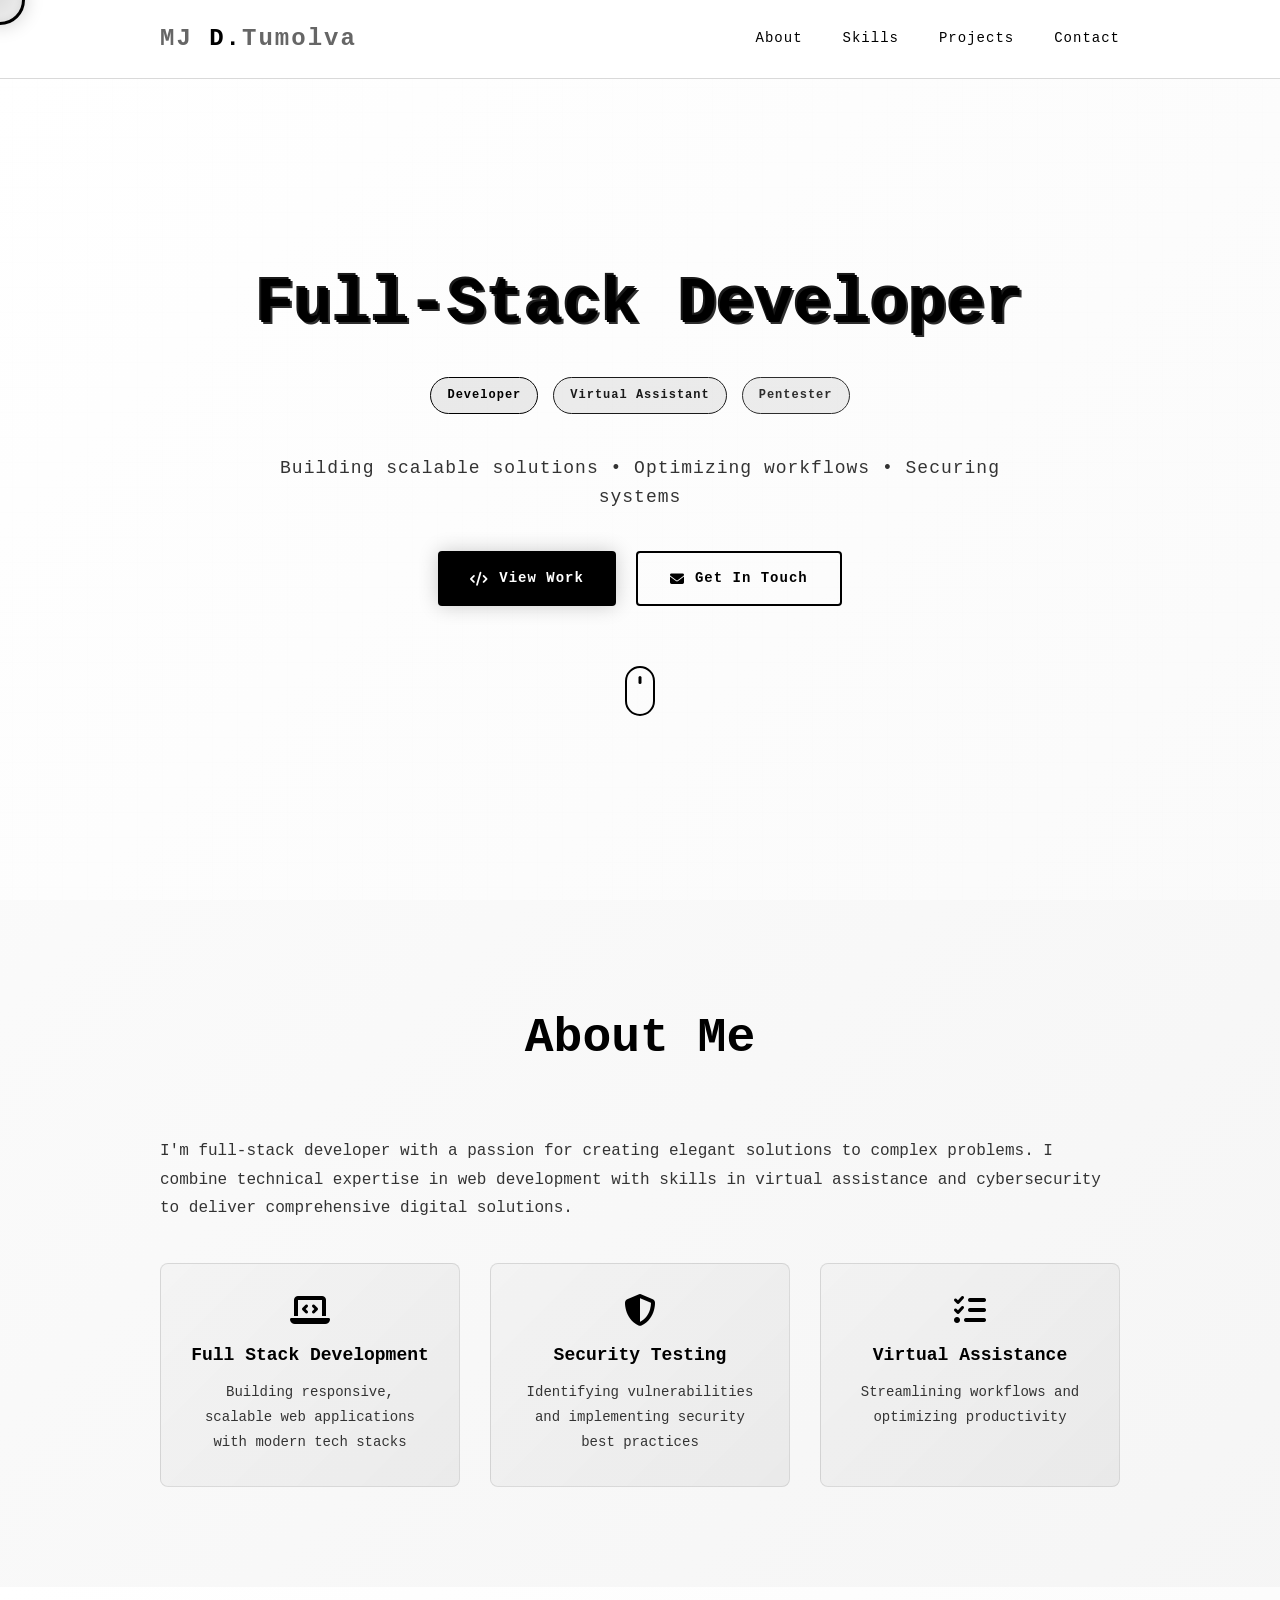
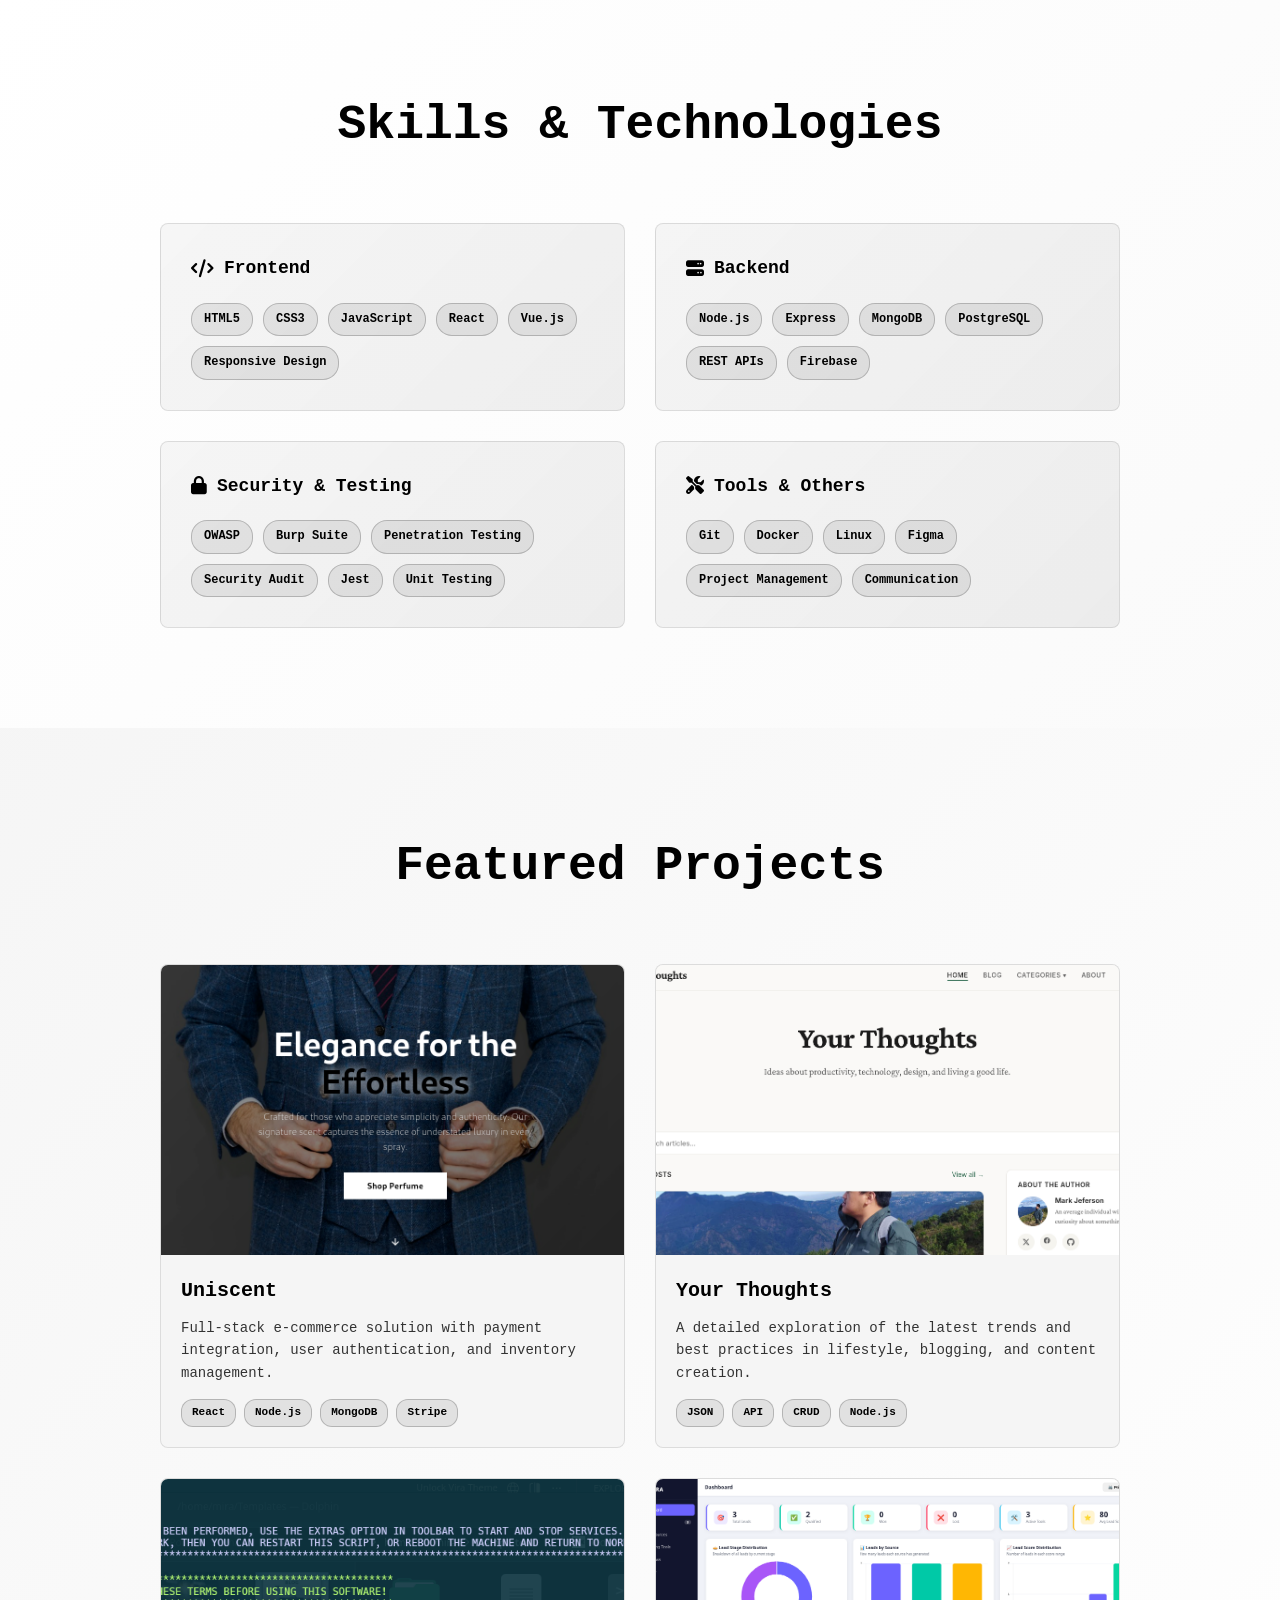
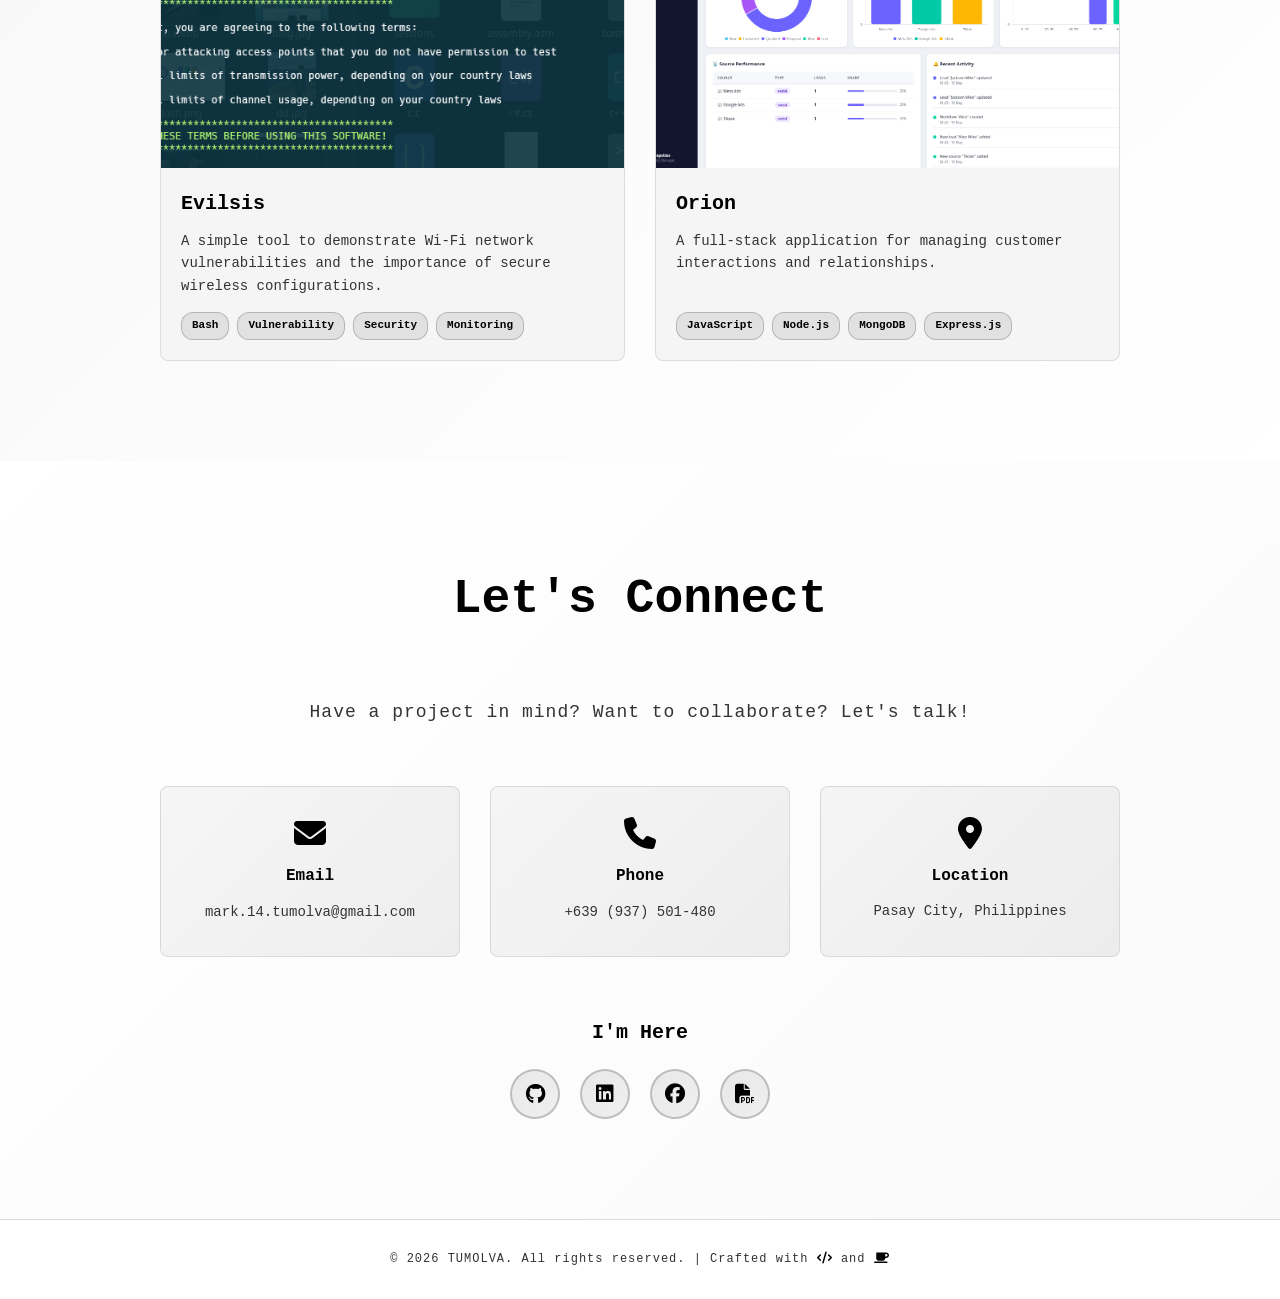
==== commit ebc5122d: "Update index.html" ====
--- a/index.html
+++ b/index.html
@@ -11,13 +11,13 @@
     <link rel="canonical" href="https://tumolva.vercel.app">
     <link rel="icon" type="image/svg+xml" href="images/favicon.svg">
     <link rel="apple-touch-icon" href="favicon.svg">
-    <title>Mark Jeferrson D. Tumolva | Full Stack Developer & Pentester</title>
+    <title>Mark Jeferson D. Tumolva | Full-Stack Developer, Virtual Assistant & Pentester</title>
 
     <meta property="og:type" content="website">
     <meta property="og:url" content="https://tumolva.vercel.app">
     <meta property="og:title" content="Mark Jeferson D. Tumolva | Full Stack Developer & Pentester">
     <meta property="og:description" content="Full-Stack Developer, Virtual Assistant & Junior Pentester. Building scalable solutions, optimizing workflows, and securing systems.">
-    <meta property="og:image" content="https://github.com/mirai101/MJ/images/dd.jpg">
+    <meta property="og:image" content="https://github.com/mirai101/MJ/blob/main/images/dd.jpg">
     <meta property="og:site_name" content="My Portfolio">
     <meta property="og:locale" content="en_US">
     <link rel="stylesheet" href="https://cdnjs.cloudflare.com/ajax/libs/font-awesome/6.4.0/css/all.min.css">
@@ -28,14 +28,13 @@
 
     <nav class="navbar">
         <div class="nav-container">
-            <a href="#" class="logo"><span class="logo-bracket">MJ </span>D.<span class="logo-bracket">Tumolva</span></a>
+            <a href="tumolva.vercel.app" class="logo"><span class="logo-bracket">MJ </span>D.<span class="logo-bracket">Tumolva</span></a>
             <button class="menu-toggle" id="menuToggle">
                 <span></span>
                 <span></span>
                 <span></span>
             </button>
             <ul class="nav-links" id="navLinks">
-                <li><a href="#home" class="nav-link">Home</a></li>
                 <li><a href="#about" class="nav-link">About</a></li>
                 <li><a href="#skills" class="nav-link">Skills</a></li>
                 <li><a href="#projects" class="nav-link">Projects</a></li>
@@ -76,7 +75,7 @@
             <h2 class="section-title">About Me</h2>
             <div class="about-content">
                 <div class="about-text">
-                    <p>I'm a junior full-stack developer with a passion for creating elegant solutions to complex problems. I combine technical expertise in web development with skills in virtual assistance and cybersecurity to deliver comprehensive digital solutions.</p>
+                    <p>I'm full-stack developer with a passion for creating elegant solutions to complex problems. I combine technical expertise in web development with skills in virtual assistance and cybersecurity to deliver comprehensive digital solutions.</p>
                     
                     <div class="expertise-list">
                         <div class="expertise-item">
@@ -154,19 +153,6 @@
                 </div>
             </div>
 
-            <div class="skill-category skill-category-center">
-                <h3><i class="fas fa-briefcase"></i> Admin Task & VA Skills</h3>
-                <div class="skill-tags">
-                    <span class="skill-tag">Administrative Support</span>
-                    <span class="skill-tag">Email Management</span>
-                    <span class="skill-tag">Calendar Scheduling</span>
-                    <span class="skill-tag">Data Entry</span>
-                    <span class="skill-tag">Document Management</span>
-                    <span class="skill-tag">Social Media Management</span>
-                    <span class="skill-tag">Research & Analysis</span>
-                </div>
-            </div>
-        </div>
     </section>
 
     <section id="projects" class="work">
@@ -299,7 +285,7 @@
                     <a href="https://facebook.com/corei9.9000k" class="social-link" title="Facebook" aria-label="Facebook" rel="noopener noreferrer" target="_blank">
                         <i class="fab fa-facebook"></i>
                     </a>
-                    <a href="https://drive.google.com/file/d/1rLqowoQl_W7-ClEvzgZ50qZ77pztq7Ia/view?usp=sharing" class="social-link" title="CV" aria-label="CV" rel="noopener noreferrer" target="_blank">
+                    <a href="https://drive.google.com/file/d/1mjgP1ZTemuK9PBEdZ-5KdCBUyzEUhIkn/view?usp=sharing" class="social-link" title="CV" aria-label="CV" rel="noopener noreferrer" target="_blank">
                         <i class="fas fa-file-pdf"></i>
                     </a>
                 </div>
@@ -317,7 +303,7 @@
       "@type": "Person",
       "name": "Mark Jeferson D. Tumolva",
       "url": "https://tumolva.vercel.app",
-      "image": "https://mirai101.github.io/MJ/images/dd.jpg",
+      "image": "https://github.com/mirai101/MJ/blob/main/images/dd.jpg",
       "description": "Full-Stack Developer, Virtual Assistant & Junior Pentester",
       "jobTitle": "Full-Stack Developer",
       "address": {
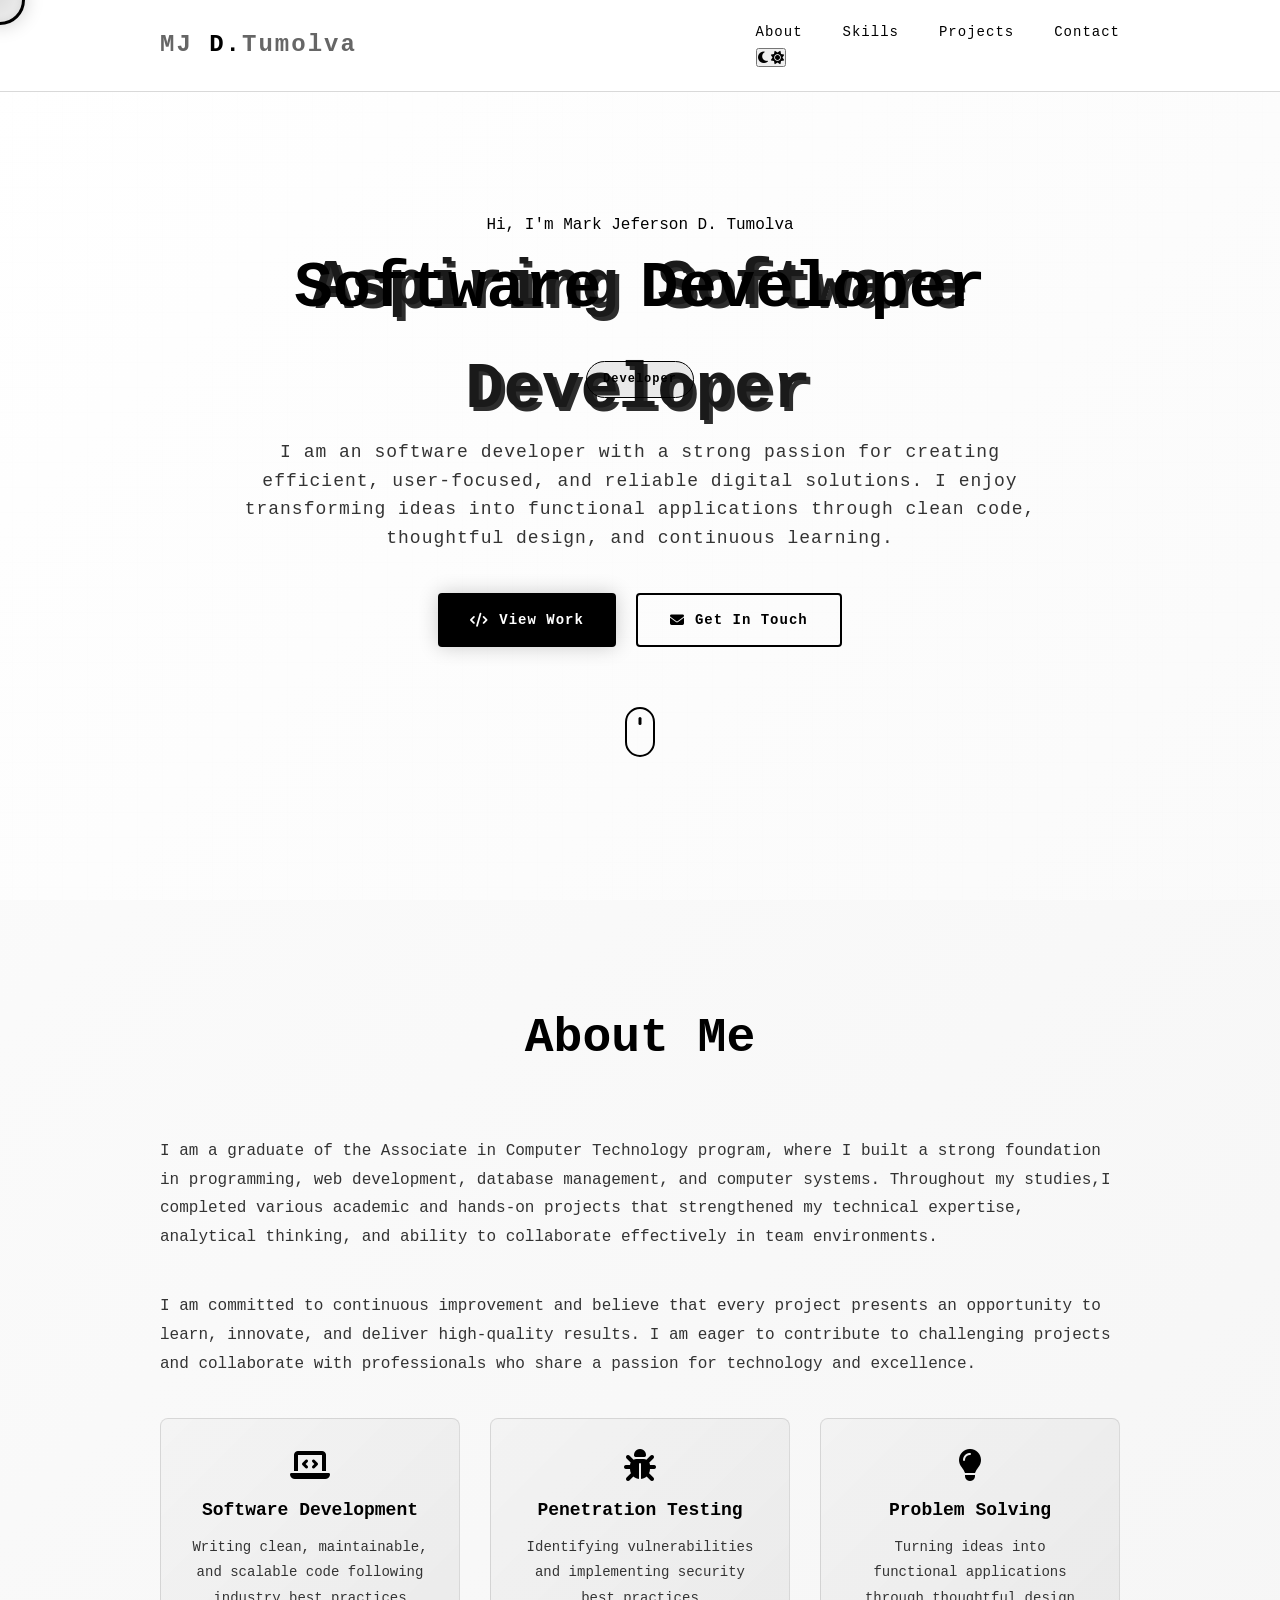
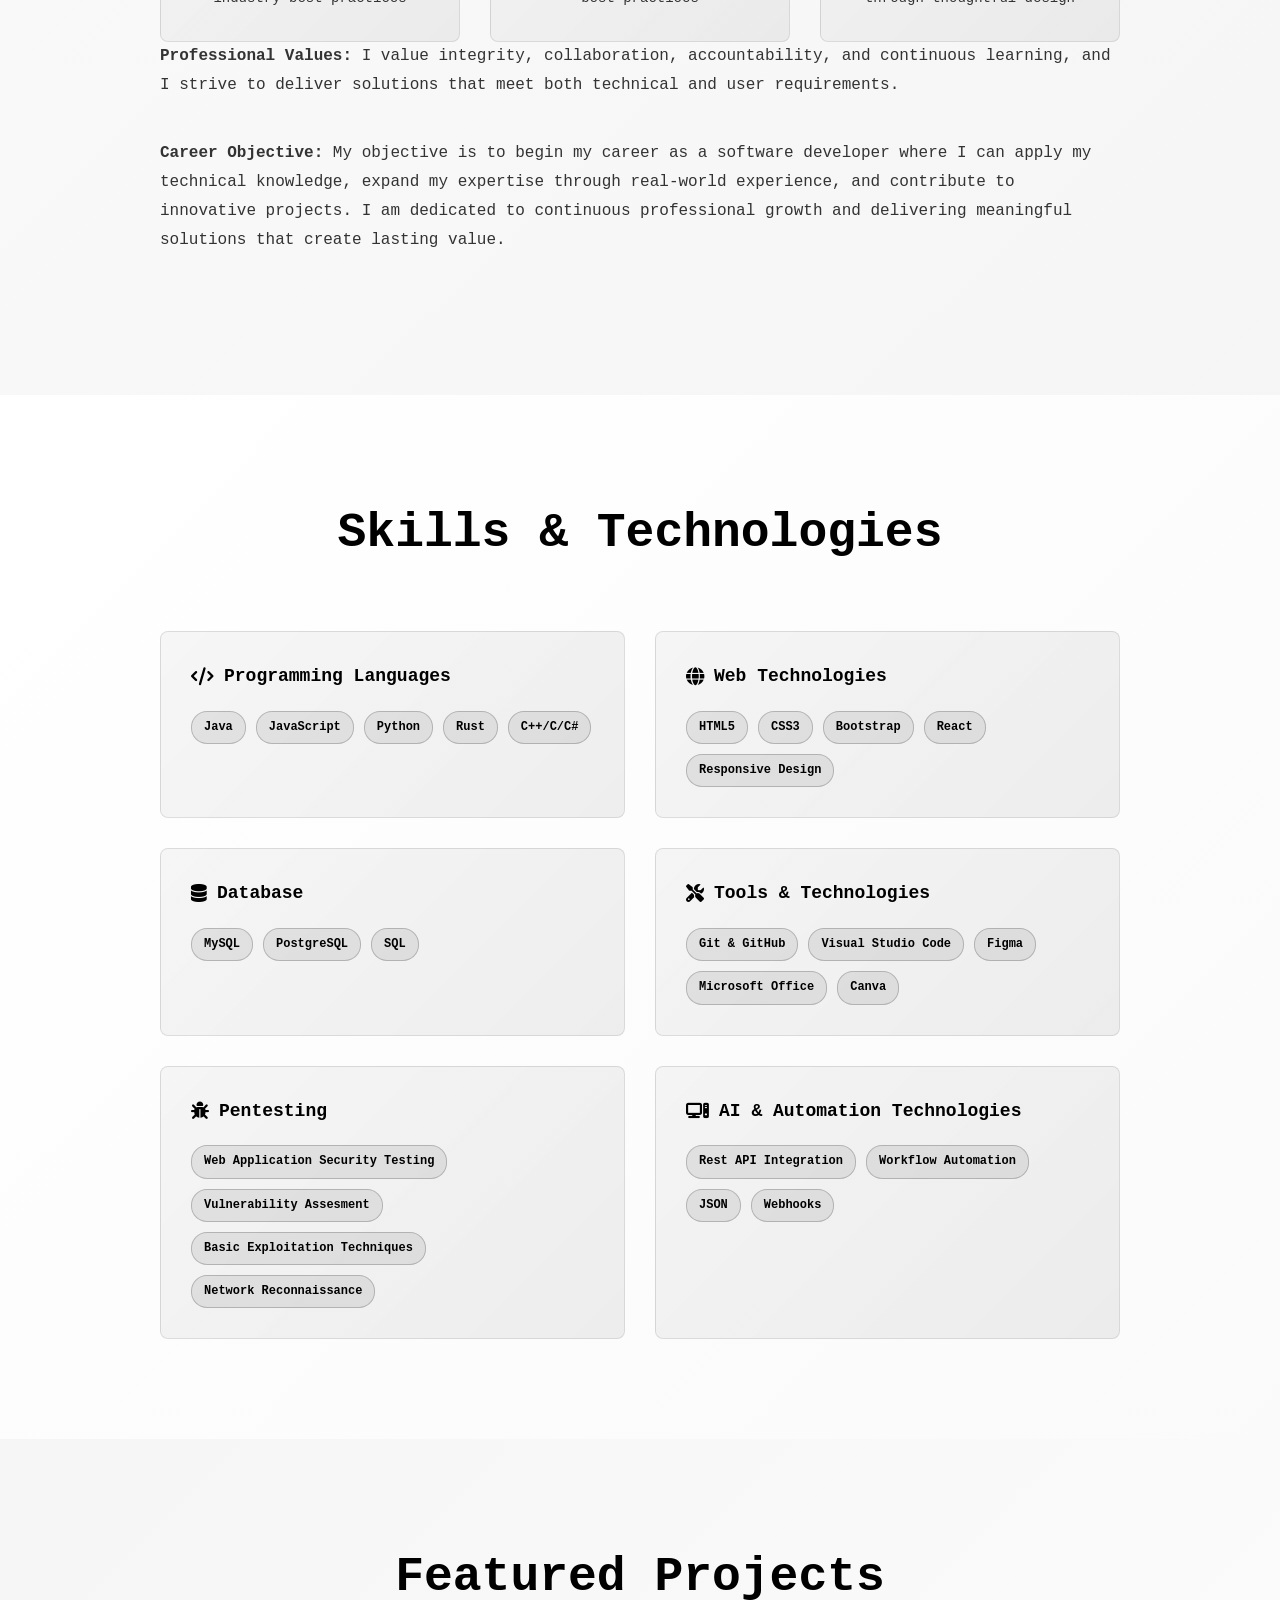
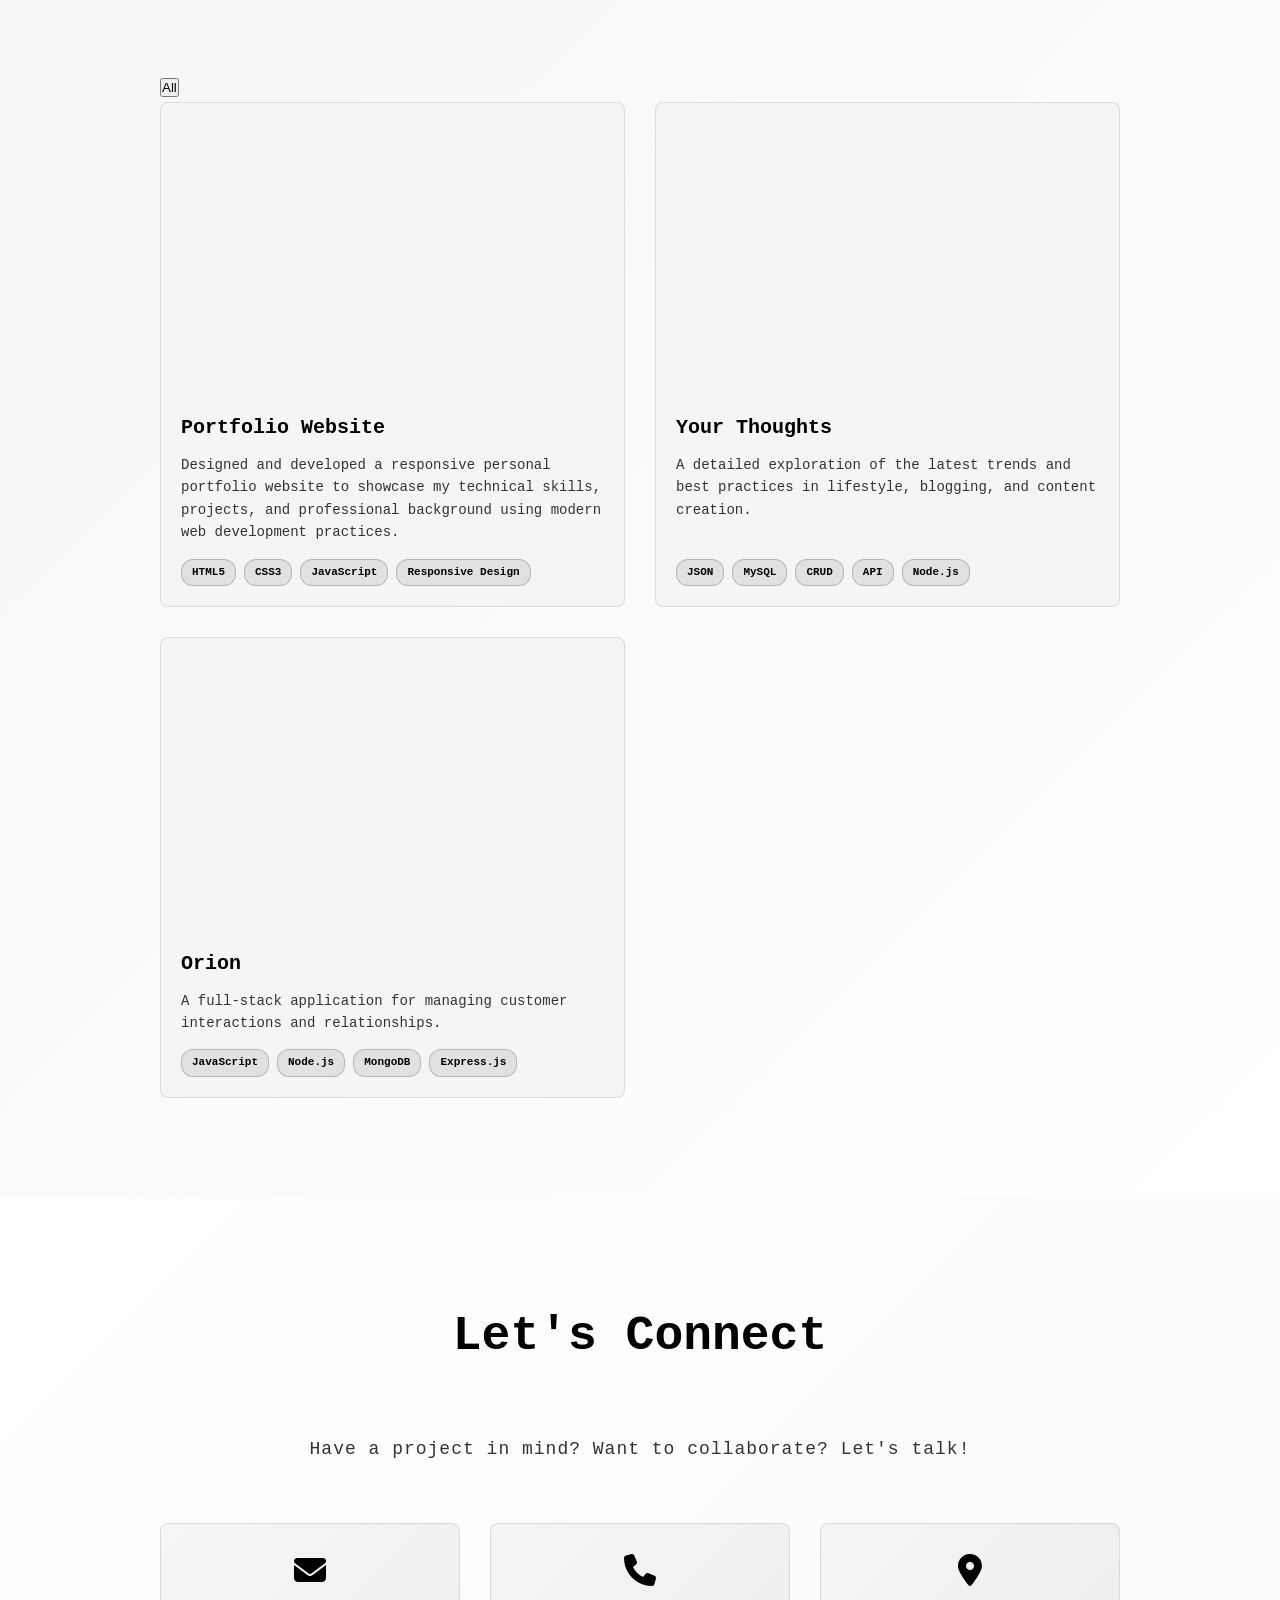
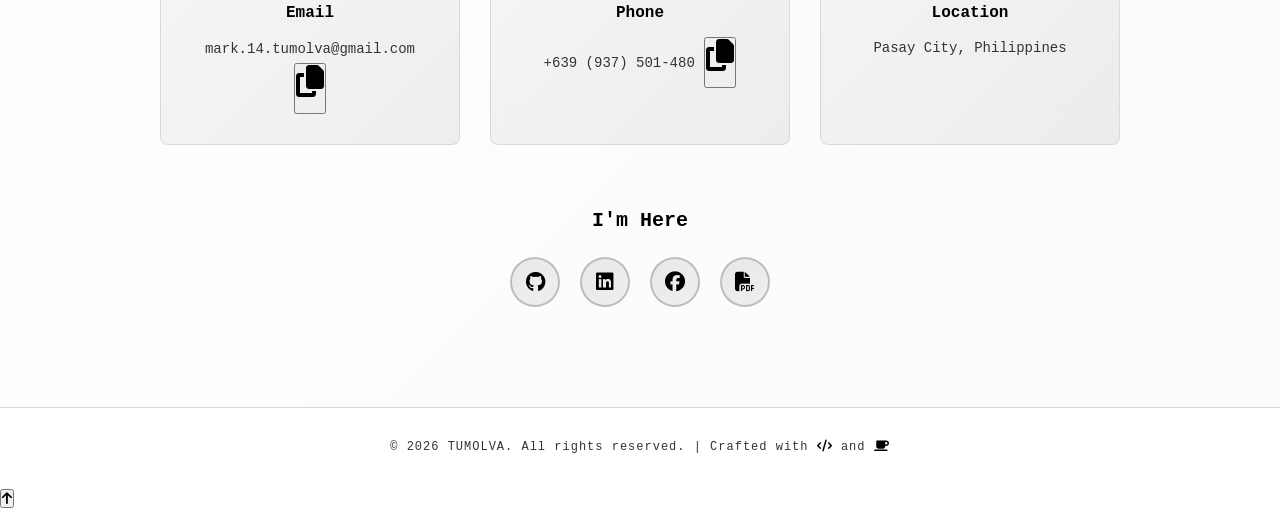
==== commit 93a8ccb3: "Revise portfolio content and metadata Updated meta tags for description and keywords to reflect a fo" ====
--- a/index.html
+++ b/index.html
@@ -3,57 +3,73 @@
 <head>
     <meta charset="UTF-8">
     <meta name="viewport" content="width=device-width, initial-scale=1.0">
-    <meta name="description" content="Full-Stack Developer, Virtual Assistant & Junior Pentester Portfolio. Building scalable solutions, optimizing workflows, and securing systems.">
-    <meta name="keywords" content="full-stack developer, virtual assistant, pentester, web development, cybersecurity, Node.js, React, portfolio">
+    <meta name="description" content="Aspiring Software Developer Portfolio. Transforming ideas into functional applications through clean code, thoughtful design, and continuous learning.">
+    <meta name="keywords" content="aspiring software developer, IT student, web development, Java, JavaScript, Python, PHP, portfolio">
     <meta name="author" content="Mark Jeferson D. Tumolva">
     <meta name="robots" content="index, follow">
-    <meta name="theme-color" content="#00ff00">
+    <meta name="theme-color" content="#1a1a1a">
     <link rel="canonical" href="https://tumolva.vercel.app">
     <link rel="icon" type="image/svg+xml" href="images/favicon.svg">
     <link rel="apple-touch-icon" href="favicon.svg">
-    <title>Mark Jeferson D. Tumolva | Full-Stack Developer, Virtual Assistant & Pentester</title>
+    <title>Mark Jeferson D. Tumolva | Aspiring Software Developer</title>
 
     <meta property="og:type" content="website">
     <meta property="og:url" content="https://tumolva.vercel.app">
-    <meta property="og:title" content="Mark Jeferson D. Tumolva | Full Stack Developer & Pentester">
-    <meta property="og:description" content="Full-Stack Developer, Virtual Assistant & Junior Pentester. Building scalable solutions, optimizing workflows, and securing systems.">
-    <meta property="og:image" content="https://github.com/mirai101/MJ/blob/main/images/dd.jpg">
+    <meta property="og:title" content="Mark Jeferson D. Tumolva | Aspiring Software Developer">
+    <meta property="og:description" content="Aspiring Software Developer. Transforming ideas into functional applications through clean code, thoughtful design, and continuous learning.">
+    <meta property="og:image" content="https://raw.githubusercontent.com/mirai101/MJ/main/images/image/pay.jpg">
     <meta property="og:site_name" content="My Portfolio">
     <meta property="og:locale" content="en_US">
     <link rel="stylesheet" href="https://cdnjs.cloudflare.com/ajax/libs/font-awesome/6.4.0/css/all.min.css">
     <link rel="stylesheet" href="style/styles.css">
+    <script>
+        (function() {
+            var saved = localStorage.getItem('theme');
+            var prefersDark = window.matchMedia && window.matchMedia('(prefers-color-scheme: dark)').matches;
+            var theme = saved || (prefersDark ? 'dark' : 'light');
+            if (theme === 'dark') {
+                document.documentElement.setAttribute('data-theme', 'dark');
+            }
+        })();
+    </script>
 </head>
 <body>
+    <div class="scroll-progress" id="scrollProgress"></div>
     <div class="grid-animation"></div>
 
     <nav class="navbar">
         <div class="nav-container">
-            <a href="tumolva.vercel.app" class="logo"><span class="logo-bracket">MJ </span>D.<span class="logo-bracket">Tumolva</span></a>
-            <button class="menu-toggle" id="menuToggle">
-                <span></span>
-                <span></span>
-                <span></span>
-            </button>
-            <ul class="nav-links" id="navLinks">
-                <li><a href="#about" class="nav-link">About</a></li>
-                <li><a href="#skills" class="nav-link">Skills</a></li>
-                <li><a href="#projects" class="nav-link">Projects</a></li>
-                <li><a href="#contact" class="nav-link">Contact</a></li>
-            </ul>
+            <a href="https://tumolva.vercel.app" class="logo"><span class="logo-bracket">MJ </span>D.<span class="logo-bracket">Tumolva</span></a>
+            <div class="nav-right">
+                <ul class="nav-links" id="navLinks">
+                    <li><a href="#about" class="nav-link">About</a></li>
+                    <li><a href="#skills" class="nav-link">Skills</a></li>
+                    <li><a href="#projects" class="nav-link">Projects</a></li>
+                    <li><a href="#contact" class="nav-link">Contact</a></li>
+                </ul>
+                <button class="theme-toggle" id="themeToggle" title="Toggle dark mode" aria-label="Toggle dark mode">
+                    <i class="fas fa-moon"></i>
+                    <i class="fas fa-sun"></i>
+                </button>
+                <button class="menu-toggle" id="menuToggle" aria-label="Toggle menu">
+                    <span></span>
+                    <span></span>
+                    <span></span>
+                </button>
+            </div>
         </div>
     </nav>
 
     <section id="home" class="hero">
         <div class="hero-content">
             <div class="hero-title">
-                <h1 class="glitch" data-text="Full-Stack Developer">Full-Stack Developer</h1>
+                <p class="hero-greeting">Hi, I'm Mark Jeferson D. Tumolva</p>
+                <h1 class="glitch" data-text="Aspiring Software Developer">Software Developer</h1>
                 <div class="role-tags">
                     <span class="role-tag dev-tag">Developer</span>
-                    <span class="role-tag va-tag">Virtual Assistant</span>
-                    <span class="role-tag sec-tag">Pentester</span>
-                </div>
-            </div>
-            <p class="hero-subtitle">Building scalable solutions • Optimizing workflows • Securing systems</p>
+                </div>
+            </div>
+            <p class="hero-subtitle">I am an software developer with a strong passion for creating efficient, user-focused, and reliable digital solutions. I enjoy transforming ideas into functional applications through clean code, thoughtful design, and continuous learning.</p>
             
             <div class="cta-buttons">
                 <a href="#projects" class="btn btn-primary">
@@ -75,25 +91,29 @@
             <h2 class="section-title">About Me</h2>
             <div class="about-content">
                 <div class="about-text">
-                    <p>I'm full-stack developer with a passion for creating elegant solutions to complex problems. I combine technical expertise in web development with skills in virtual assistance and cybersecurity to deliver comprehensive digital solutions.</p>
-                    
+                    <p>I am a graduate of the Associate in Computer Technology program, where I built a strong foundation in programming, web development, database management, and computer systems. Throughout my studies,I completed various academic and hands-on projects that strengthened my technical expertise, analytical thinking, and ability to collaborate effectively in team environments.</p>
+                    <p>I am committed to continuous improvement and believe that every project presents an opportunity to learn, innovate, and deliver high-quality results. I am eager to contribute to challenging projects and collaborate with professionals who share a passion for technology and excellence.</p>
+
                     <div class="expertise-list">
                         <div class="expertise-item">
                             <i class="fas fa-laptop-code"></i>
-                            <h3>Full Stack Development</h3>
-                            <p>Building responsive, scalable web applications with modern tech stacks</p>
+                            <h3>Software Development</h3>
+                            <p>Writing clean, maintainable, and scalable code following industry best practices</p>
                         </div>
                         <div class="expertise-item">
-                            <i class="fas fa-shield-alt"></i>
-                            <h3>Security Testing</h3>
+                            <i class="fas fa-bug"></i>
+                            <h3>Penetration Testing</h3>
                             <p>Identifying vulnerabilities and implementing security best practices</p>
                         </div>
                         <div class="expertise-item">
-                            <i class="fas fa-tasks"></i>
-                            <h3>Virtual Assistance</h3>
-                            <p>Streamlining workflows and optimizing productivity</p>
-                        </div>
-                    </div>
+                            <i class="fas fa-lightbulb"></i>
+                            <h3>Problem Solving</h3>
+                            <p>Turning ideas into functional applications through thoughtful design</p>
+                        </div>
+                    </div>
+
+                    <p><strong>Professional Values:</strong> I value integrity, collaboration, accountability, and continuous learning, and I strive to deliver solutions that meet both technical and user requirements.</p>
+                    <p><strong>Career Objective:</strong> My objective is to begin my career as a software developer where I can apply my technical knowledge, expand my expertise through real-world experience, and contribute to innovative projects. I am dedicated to continuous professional growth and delivering meaningful solutions that create lasting value.</p>
                 </div>
             </div>
         </div>
@@ -105,89 +125,104 @@
             
             <div class="skills-grid">
                 <div class="skill-category">
-                    <h3><i class="fas fa-code"></i> Frontend</h3>
+                    <h3><i class="fas fa-code"></i> Programming Languages</h3>
+                    <div class="skill-tags">
+                        <span class="skill-tag">Java</span>
+                        <span class="skill-tag">JavaScript</span>
+                        <span class="skill-tag">Python</span>
+                        <span class="skill-tag">Rust</span>
+                        <span class="skill-tag">C++/C/C#</span>
+                    </div>
+                </div>
+
+                <div class="skill-category">
+                    <h3><i class="fas fa-globe"></i> Web Technologies</h3>
                     <div class="skill-tags">
                         <span class="skill-tag">HTML5</span>
                         <span class="skill-tag">CSS3</span>
-                        <span class="skill-tag">JavaScript</span>
+                        <span class="skill-tag">Bootstrap</span>
                         <span class="skill-tag">React</span>
-                        <span class="skill-tag">Vue.js</span>
                         <span class="skill-tag">Responsive Design</span>
                     </div>
                 </div>
 
                 <div class="skill-category">
-                    <h3><i class="fas fa-server"></i> Backend</h3>
-                    <div class="skill-tags">
-                        <span class="skill-tag">Node.js</span>
-                        <span class="skill-tag">Express</span>
-                        <span class="skill-tag">MongoDB</span>
+                    <h3><i class="fas fa-database"></i> Database</h3>
+                    <div class="skill-tags">
+                        <span class="skill-tag">MySQL</span>
                         <span class="skill-tag">PostgreSQL</span>
-                        <span class="skill-tag">REST APIs</span>
-                        <span class="skill-tag">Firebase</span>
-                    </div>
-                </div>
-
-                <div class="skill-category">
-                    <h3><i class="fas fa-lock"></i> Security & Testing</h3>
-                    <div class="skill-tags">
-                        <span class="skill-tag">OWASP</span>
-                        <span class="skill-tag">Burp Suite</span>
-                        <span class="skill-tag">Penetration Testing</span>
-                        <span class="skill-tag">Security Audit</span>
-                        <span class="skill-tag">Jest</span>
-                        <span class="skill-tag">Unit Testing</span>
-                    </div>
-                </div>
-
-                <div class="skill-category">
-                    <h3><i class="fas fa-tools"></i> Tools & Others</h3>
-                    <div class="skill-tags">
-                        <span class="skill-tag">Git</span>
-                        <span class="skill-tag">Docker</span>
-                        <span class="skill-tag">Linux</span>
+                        <span class="skill-tag">SQL</span>
+                    </div>
+                </div>
+
+                <div class="skill-category">
+                    <h3><i class="fas fa-tools"></i> Tools & Technologies</h3>
+                    <div class="skill-tags">
+                        <span class="skill-tag">Git & GitHub</span>
+                        <span class="skill-tag">Visual Studio Code</span>
                         <span class="skill-tag">Figma</span>
-                        <span class="skill-tag">Project Management</span>
-                        <span class="skill-tag">Communication</span>
-                    </div>
-                </div>
-            </div>
-
+                        <span class="skill-tag">Microsoft Office</span>
+                        <span class="skill-tag">Canva</span>
+                    </div>
+                </div>
+            
+                <div class="skill-category">
+                    <h3><i class="fas fa-bug"></i> Pentesting</h3>
+                    <div class="skill-tags">
+                        <span class="skill-tag">Web Application Security Testing</span>
+                        <span class="skill-tag">Vulnerability Assesment</span>
+                        <span class="skill-tag">Basic Exploitation Techniques</span>
+                        <span class="skill-tag">Network Reconnaissance</span>
+                    </div>
+                </div>
+                
+                <div class="skill-category">
+                    <h3><i class="fas fa-computer"></i>AI & Automation Technologies</h3>
+                    <div class="skill-tags">
+                        <span class="skill-tag">Rest API Integration</span>
+                        <span class="skill-tag">Workflow Automation</span>
+                        <span class="skill-tag">JSON</span>
+                        <span class="skill-tag">Webhooks</span>
+                    </div>
+                </div>
+            </div>
+        </div>
     </section>
 
     <section id="projects" class="work">
         <div class="container">
             <h2 class="section-title">Featured Projects</h2>
-            <div class="projects-grid">
+            <div class="project-filters" id="projectFilters" role="tablist" aria-label="Filter projects by category">
+                <button class="filter-btn active" data-filter="all" role="tab" aria-selected="true">All</button>
+            </div>
+            <div class="projects-grid" id="projectsGrid">
+                <div class="project-card" data-category="web">
+                    <div class="project-image">
+                        <div class="project-overlay">
+                            <div class="project-links">
+                                <a href="pages/coffee.html" class="project-btn" title="Live Demo" aria-label="Live Demo" target="_blank" rel="noopener noreferrer"><i class="fas fa-external-link-alt"></i></a>
+                                <a href="pages/coffee.html" class="project-btn" title="GitHub" aria-label="GitHub" target="_blank" rel="noopener noreferrer"><i class="fab fa-github"></i></a>
+                            </div>
+                        </div>
+                    </div>
+                    <div class="project-content">
+                        <h3>Portfolio Website</h3>
+                        <p class="project-description">Designed and developed a responsive personal portfolio website to showcase my technical skills, projects, and professional background using modern web development practices.</p>
+                        <div class="project-tags">
+                            <span class="tag">HTML5</span>
+                            <span class="tag">CSS3</span>
+                            <span class="tag">JavaScript</span>
+                            <span class="tag">Responsive Design</span>
+                        </div>
+                    </div>
+                </div>
+
                 <div class="project-card" data-category="full-stack">
                     <div class="project-image">
-                        <img src="images/ecom.png" alt="E-Commerce Platform">
                         <div class="project-overlay">
                             <div class="project-links">
-                                <a href="pages/coffee.html" class="project-btn" title="Live Demo"><i class="fas fa-external-link-alt"></i></a>
-                                <a href="pages/coffee.html" class="project-btn" title="GitHub"><i class="fab fa-github"></i></a>
-                            </div>
-                        </div>
-                    </div>
-                    <div class="project-content">
-                        <h3>Uniscent</h3>
-                        <p class="project-description">Full-stack e-commerce solution with payment integration, user authentication, and inventory management.</p>
-                        <div class="project-tags">
-                            <span class="tag">React</span>
-                            <span class="tag">Node.js</span>
-                            <span class="tag">MongoDB</span>
-                            <span class="tag">Stripe</span>
-                        </div>
-                    </div>
-                </div>
-
-                <div class="project-card" data-category="full-stack">
-                    <div class="project-image">
-                        <img src="images/blog.png" alt="Blog Post">
-                        <div class="project-overlay">
-                            <div class="project-links">
-                                <a href="pages/coffee.html" class="project-btn" title="Live Demo"><i class="fas fa-external-link-alt"></i></a>
-                                <a href="pages/coffee.html" class="project-btn" title="GitHub"><i class="fab fa-github"></i></a>
+                                <a href="pages/coffee.html" class="project-btn" title="Live Demo" aria-label="Live Demo" target="_blank" rel="noopener noreferrer"><i class="fas fa-external-link-alt"></i></a>
+                                <a href="pages/coffee.html" class="project-btn" title="GitHub" aria-label="GitHub" target="_blank" rel="noopener noreferrer"><i class="fab fa-github"></i></a>
                             </div>
                         </div>
                     </div>
@@ -196,42 +231,20 @@
                         <p class="project-description">A detailed exploration of the latest trends and best practices in lifestyle, blogging, and content creation.</p>
                         <div class="project-tags">
                             <span class="tag">JSON</span>
+                            <span class="tag">MySQL</span>
+                            <span class="tag">CRUD</span>
                             <span class="tag">API</span>
-                            <span class="tag">CRUD</span>
                             <span class="tag">Node.js</span>
                         </div>
                     </div>
                 </div>
 
-                <div class="project-card" data-category="security">
+                <div class="project-card" data-category="web">
                     <div class="project-image">
-                        <img src="images/evilsis.png" alt="Security Audit Tool">
                         <div class="project-overlay">
                             <div class="project-links">
-                                <a href="pages/coffee.html" class="project-btn" title="Live Demo"><i class="fas fa-external-link-alt"></i></a>
-                                <a href="pages/coffee.html" class="project-btn" title="GitHub"><i class="fab fa-github"></i></a>
-                            </div>
-                        </div>
-                    </div>
-                    <div class="project-content">
-                        <h3>Evilsis</h3>
-                        <p class="project-description">A simple tool to demonstrate Wi-Fi network vulnerabilities and the importance of secure wireless configurations.</p>
-                        <div class="project-tags">
-                            <span class="tag">Bash</span>
-                            <span class="tag">Vulnerability</span>
-                            <span class="tag">Security</span>
-                            <span class="tag">Monitoring</span>
-                        </div>
-                    </div>
-                </div>
-
-                <div class="project-card" data-category="full-stack">
-                    <div class="project-image">
-                        <img src="images/dash.png" alt="Customer Relationship Manager">
-                        <div class="project-overlay">
-                            <div class="project-links">
-                                <a href="pages/coffee.html" class="project-btn" title="Live Demo"><i class="fas fa-external-link-alt"></i></a>
-                                <a href="pages/coffee.html" class="project-btn" title="GitHub"><i class="fab fa-github"></i></a>
+                                <a href="pages/coffee.html" class="project-btn" title="Live Demo" aria-label="Live Demo" target="_blank" rel="noopener noreferrer"><i class="fas fa-external-link-alt"></i></a>
+                                <a href="pages/coffee.html" class="project-btn" title="GitHub" aria-label="GitHub" target="_blank" rel="noopener noreferrer"><i class="fab fa-github"></i></a>
                             </div>
                         </div>
                     </div>
@@ -260,11 +273,17 @@
                     <i class="fas fa-envelope"></i>
                     <h3>Email</h3>
                     <a href="mailto:mark.14.tumolva@gmail.com">mark.14.tumolva@gmail.com</a>
+                    <button class="copy-btn" data-copy="mark.14.tumolva@gmail.com" title="Copy email" aria-label="Copy email address">
+                        <i class="fas fa-copy"></i>
+                    </button>
                 </div>
                 <div class="contact-method">
                     <i class="fas fa-phone"></i>
                     <h3>Phone</h3>
                     <a href="tel:+639937501480">+639 (937) 501-480</a>
+                    <button class="copy-btn" data-copy="+639937501480" title="Copy phone number" aria-label="Copy phone number">
+                        <i class="fas fa-copy"></i>
+                    </button>
                 </div>
                 <div class="contact-method">
                     <i class="fas fa-map-marker-alt"></i>
@@ -285,7 +304,7 @@
                     <a href="https://facebook.com/corei9.9000k" class="social-link" title="Facebook" aria-label="Facebook" rel="noopener noreferrer" target="_blank">
                         <i class="fab fa-facebook"></i>
                     </a>
-                    <a href="https://drive.google.com/file/d/1mjgP1ZTemuK9PBEdZ-5KdCBUyzEUhIkn/view?usp=sharing" class="social-link" title="CV" aria-label="CV" rel="noopener noreferrer" target="_blank">
+                    <a href="tumolva.pdf" class="social-link" title="CV" aria-label="CV" rel="noopener noreferrer" target="_blank">
                         <i class="fas fa-file-pdf"></i>
                     </a>
                 </div>
@@ -303,9 +322,9 @@
       "@type": "Person",
       "name": "Mark Jeferson D. Tumolva",
       "url": "https://tumolva.vercel.app",
-      "image": "https://github.com/mirai101/MJ/blob/main/images/dd.jpg",
-      "description": "Full-Stack Developer, Virtual Assistant & Junior Pentester",
-      "jobTitle": "Full-Stack Developer",
+      "image": "https://mirai101.github.com/MJ/images/dd.jpg",
+      "description": "Aspiring Software Developer",
+      "jobTitle": "Aspiring Software Developer",
       "address": {
         "@type": "PostalAddress",
         "addressLocality": "Pasay City",
@@ -360,6 +379,10 @@
     }
     </script>
 
+    <button id="backToTop" class="back-to-top" title="Back to Top">
+        <i class="fas fa-arrow-up"></i>
+    </button>
+
     <script src="js/script.js"></script>
 </body>
 </html>
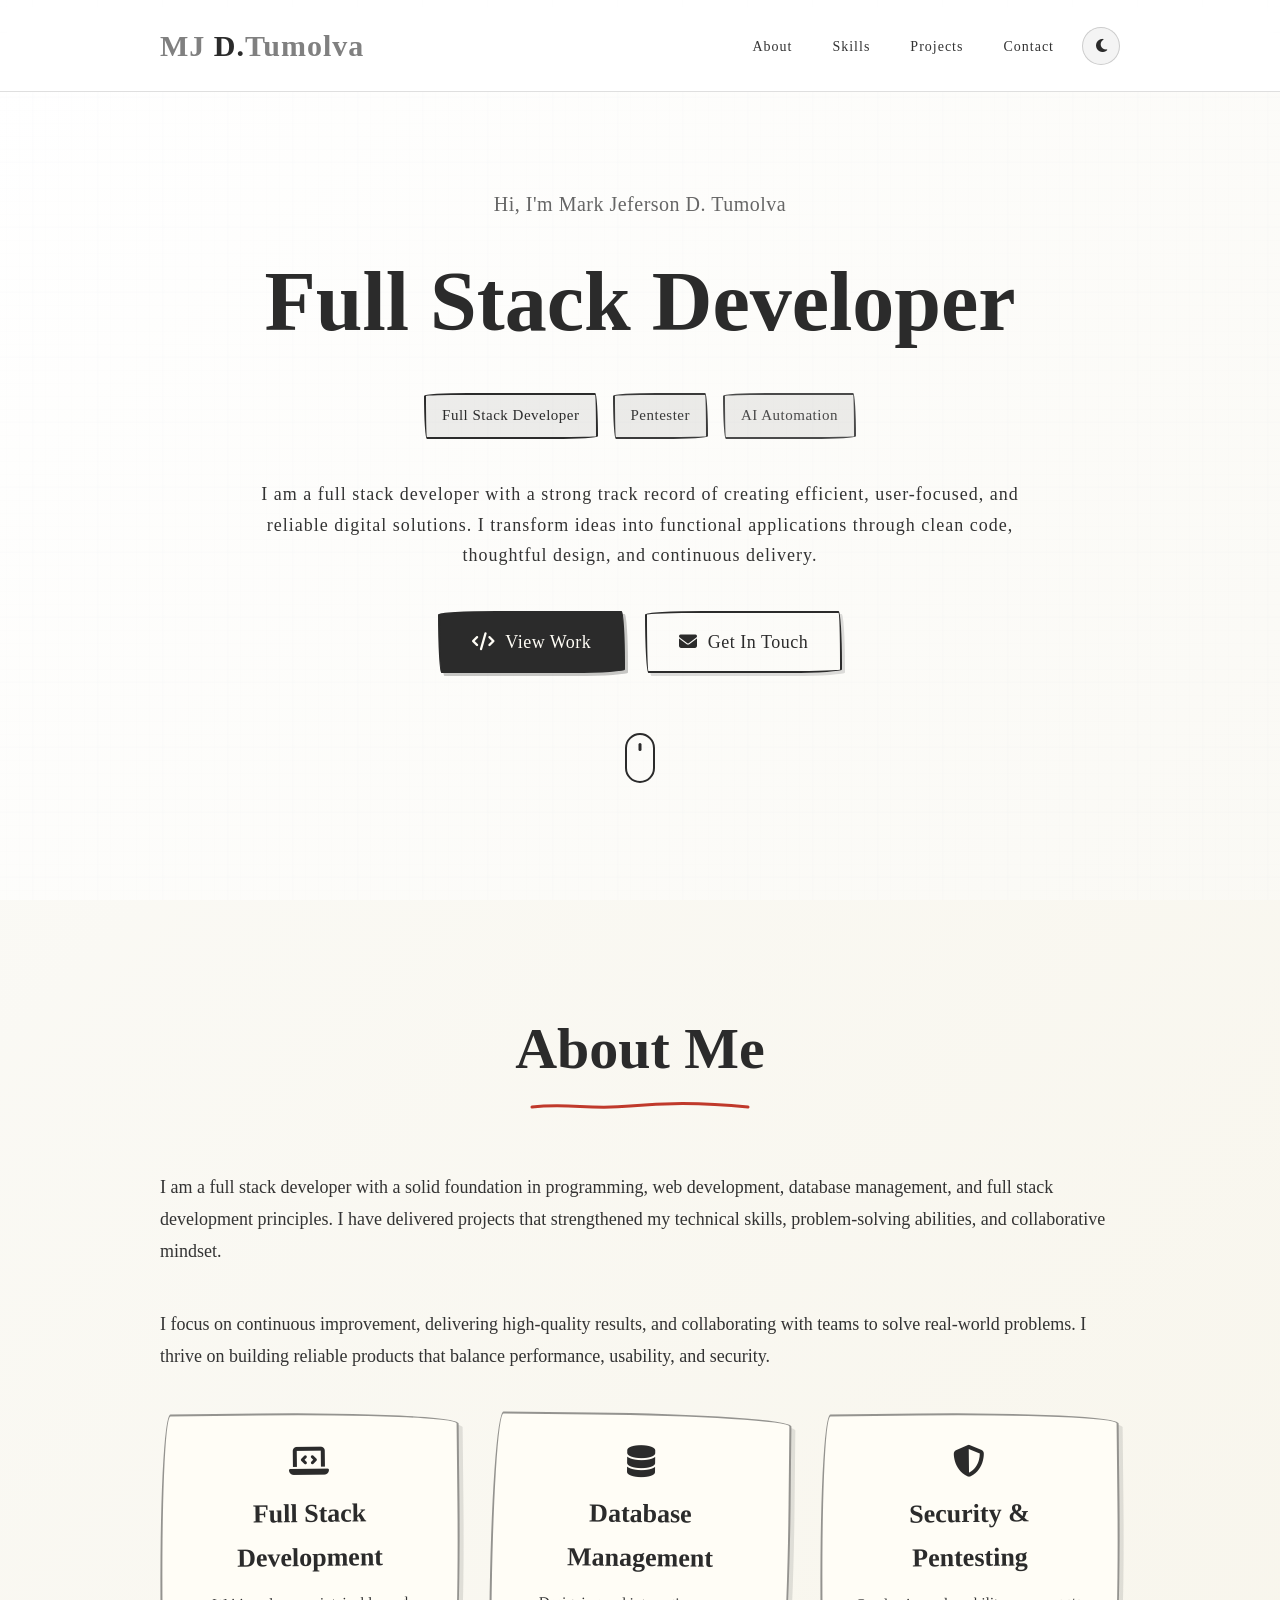
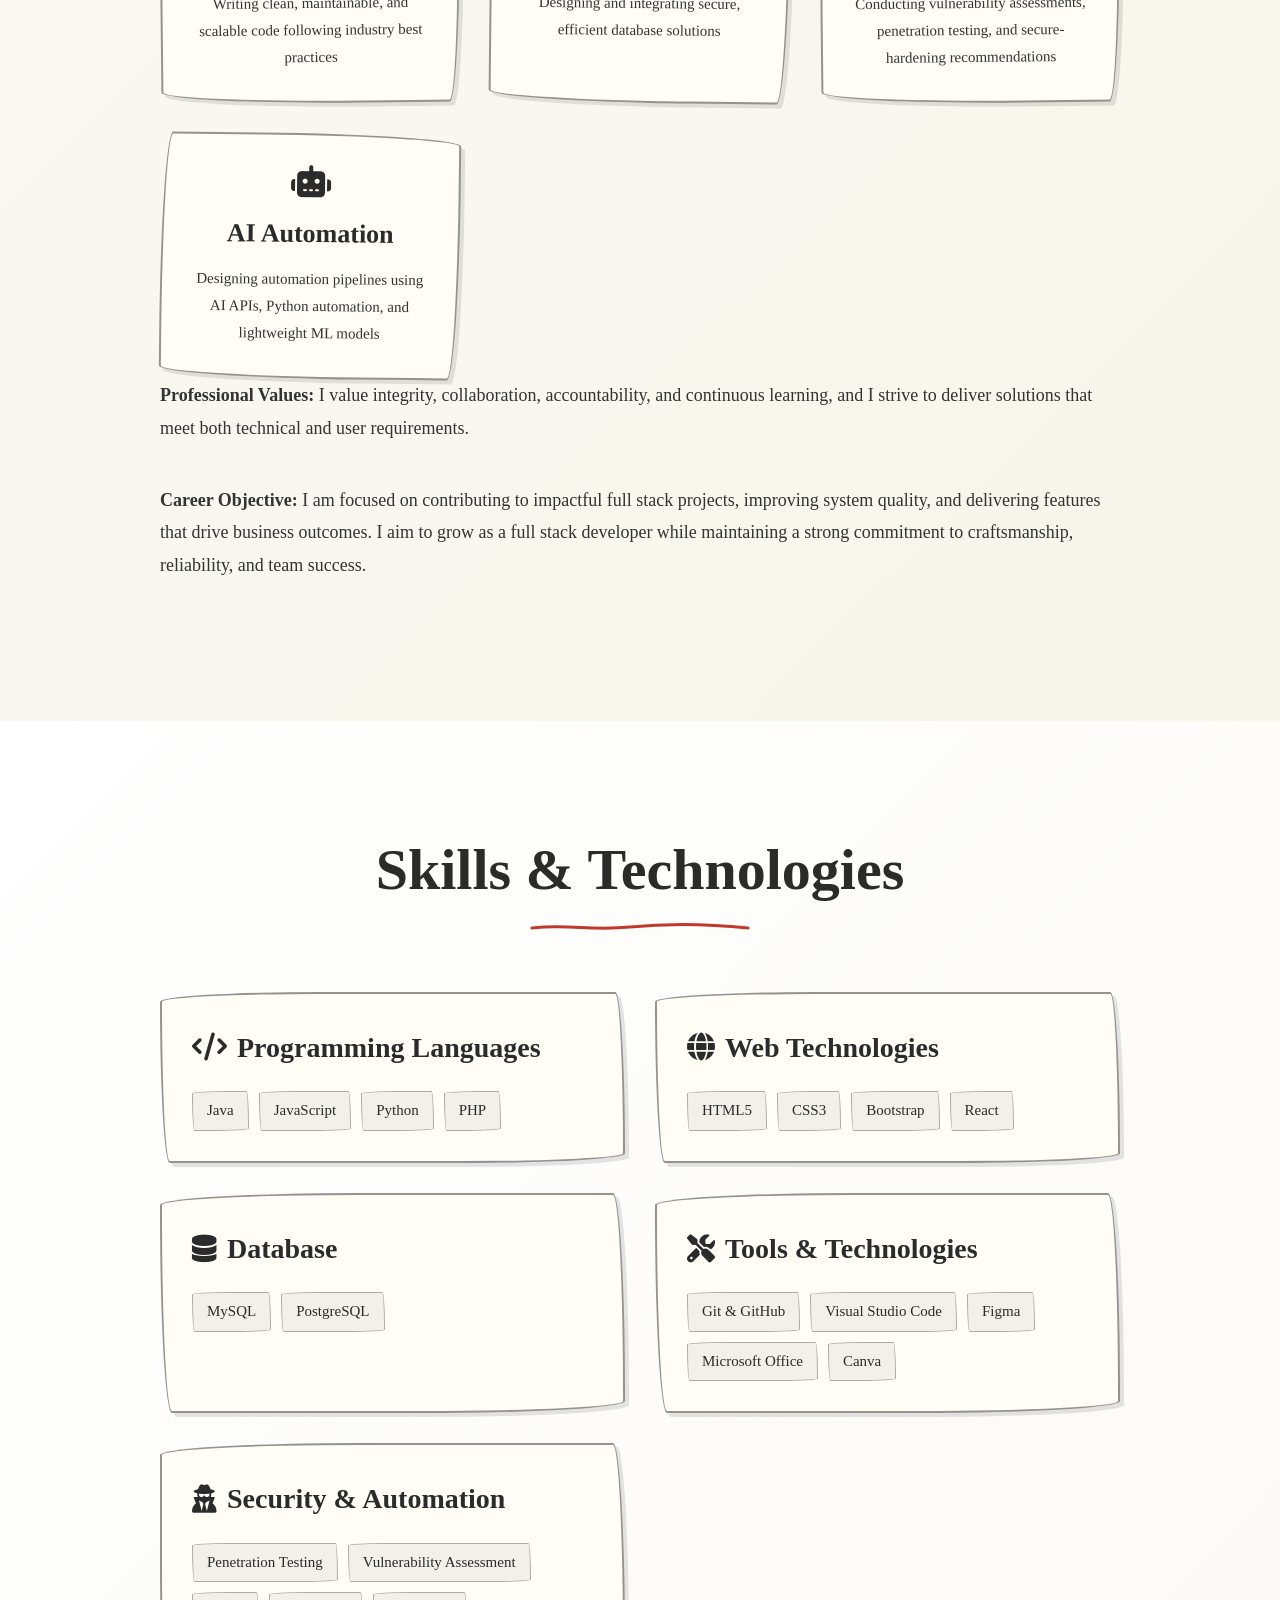
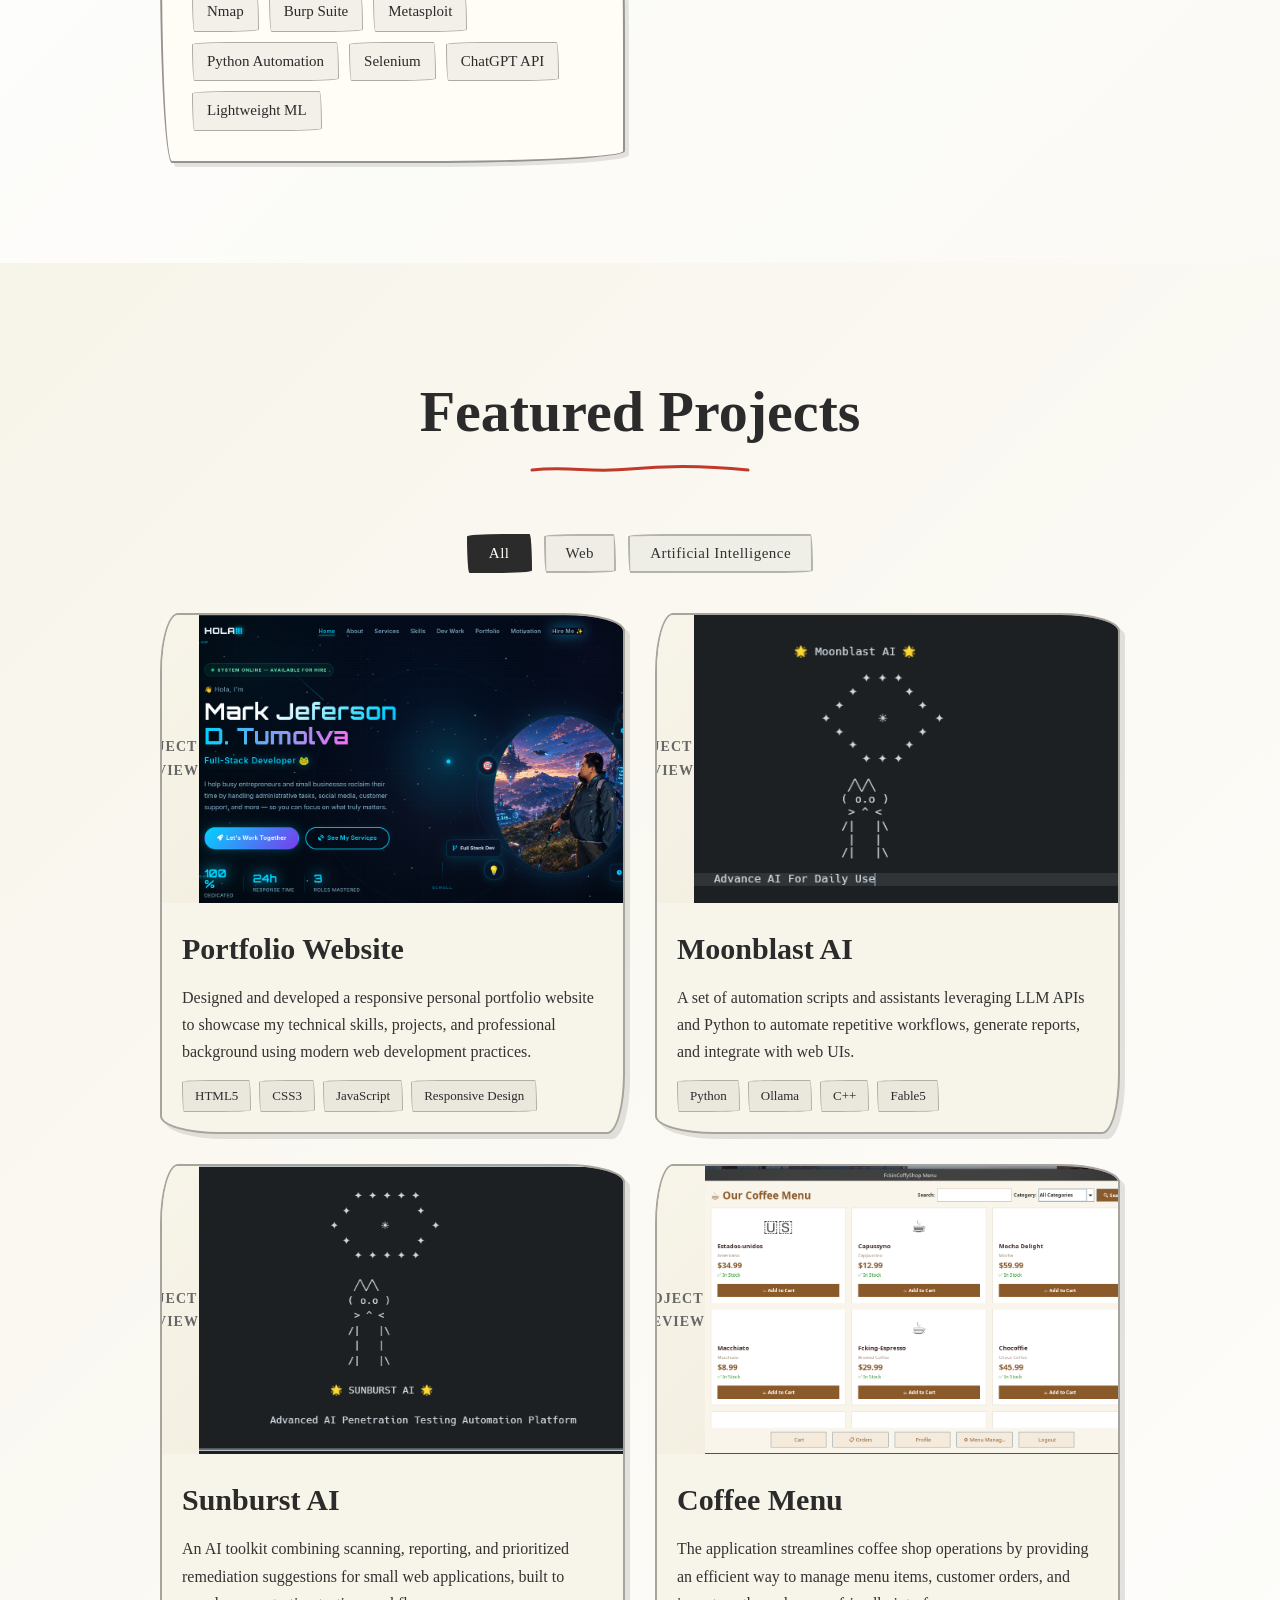
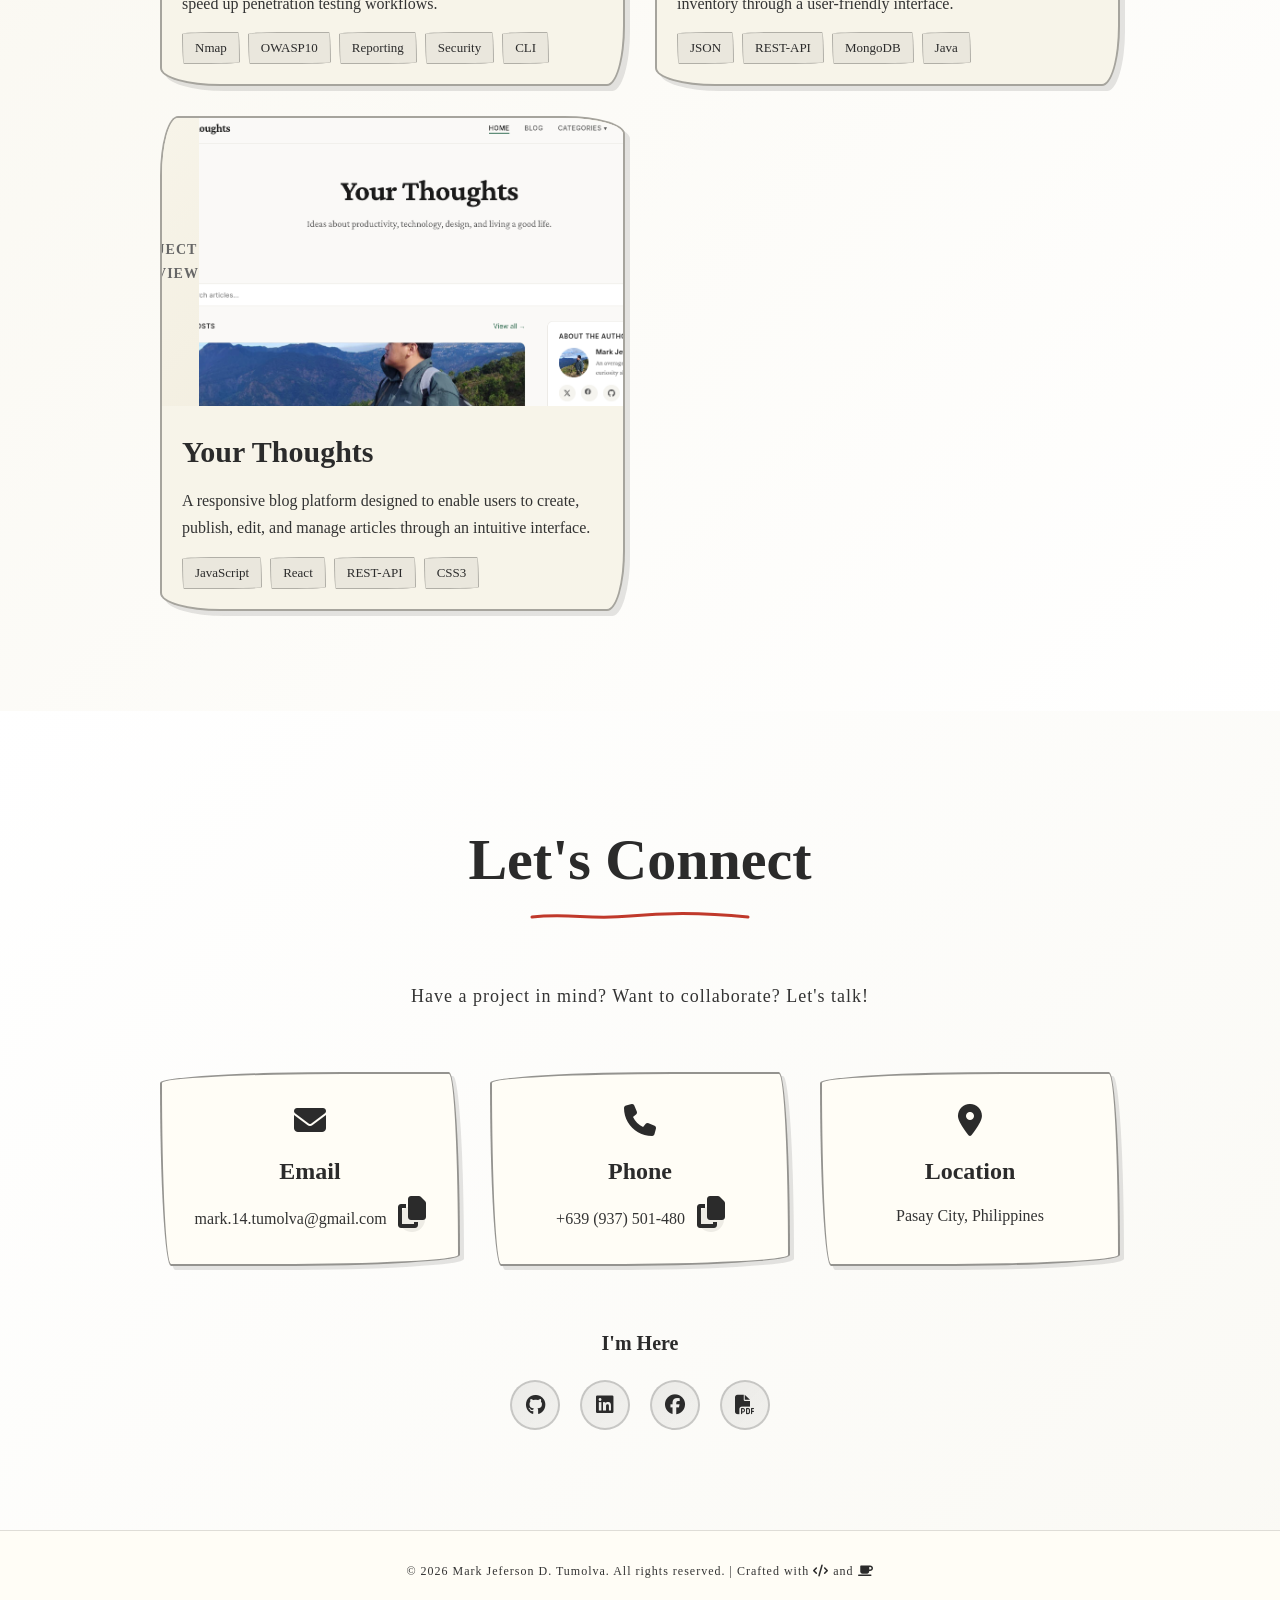
==== commit 76e1d74c: "Update index.html" ====
--- a/index.html
+++ b/index.html
@@ -1,76 +1,72 @@
 <!DOCTYPE html>
 <html lang="en">
 <head>
+    <!-- Section: Document Head -->
     <meta charset="UTF-8">
     <meta name="viewport" content="width=device-width, initial-scale=1.0">
-    <meta name="description" content="Aspiring Software Developer Portfolio. Transforming ideas into functional applications through clean code, thoughtful design, and continuous learning.">
-    <meta name="keywords" content="aspiring software developer, IT student, web development, Java, JavaScript, Python, PHP, portfolio">
+    <meta name="description" content="Full Stack Developer Portfolio. Transforming ideas into functional applications through clean code, thoughtful design, and continuous learning.">
+    <meta name="keywords" content="full stack developer, IT student, web development, Java, JavaScript, Python, PHP, portfolio">
     <meta name="author" content="Mark Jeferson D. Tumolva">
     <meta name="robots" content="index, follow">
     <meta name="theme-color" content="#1a1a1a">
     <link rel="canonical" href="https://tumolva.vercel.app">
     <link rel="icon" type="image/svg+xml" href="images/favicon.svg">
     <link rel="apple-touch-icon" href="favicon.svg">
-    <title>Mark Jeferson D. Tumolva | Aspiring Software Developer</title>
-
+    <title>Mark Jeferson D. Tumolva | Full Stack Developer</title>
     <meta property="og:type" content="website">
     <meta property="og:url" content="https://tumolva.vercel.app">
-    <meta property="og:title" content="Mark Jeferson D. Tumolva | Aspiring Software Developer">
-    <meta property="og:description" content="Aspiring Software Developer. Transforming ideas into functional applications through clean code, thoughtful design, and continuous learning.">
+    <meta property="og:title" content="Mark Jeferson D. Tumolva | Full Stack Developer">
+    <meta property="og:description" content="Full Stack Developer. Transforming ideas into functional applications through clean code, thoughtful design, and continuous learning.">
     <meta property="og:image" content="https://raw.githubusercontent.com/mirai101/MJ/main/images/image/pay.jpg">
     <meta property="og:site_name" content="My Portfolio">
     <meta property="og:locale" content="en_US">
     <link rel="stylesheet" href="https://cdnjs.cloudflare.com/ajax/libs/font-awesome/6.4.0/css/all.min.css">
     <link rel="stylesheet" href="style/styles.css">
-    <script>
-        (function() {
-            var saved = localStorage.getItem('theme');
-            var prefersDark = window.matchMedia && window.matchMedia('(prefers-color-scheme: dark)').matches;
-            var theme = saved || (prefersDark ? 'dark' : 'light');
-            if (theme === 'dark') {
-                document.documentElement.setAttribute('data-theme', 'dark');
-            }
-        })();
-    </script>
+    <script src="script/early.js"></script>
 </head>
 <body>
+    <!-- Section: Body -->
     <div class="scroll-progress" id="scrollProgress"></div>
     <div class="grid-animation"></div>
-
-    <nav class="navbar">
-        <div class="nav-container">
-            <a href="https://tumolva.vercel.app" class="logo"><span class="logo-bracket">MJ </span>D.<span class="logo-bracket">Tumolva</span></a>
-            <div class="nav-right">
-                <ul class="nav-links" id="navLinks">
-                    <li><a href="#about" class="nav-link">About</a></li>
-                    <li><a href="#skills" class="nav-link">Skills</a></li>
-                    <li><a href="#projects" class="nav-link">Projects</a></li>
-                    <li><a href="#contact" class="nav-link">Contact</a></li>
-                </ul>
-                <button class="theme-toggle" id="themeToggle" title="Toggle dark mode" aria-label="Toggle dark mode">
-                    <i class="fas fa-moon"></i>
-                    <i class="fas fa-sun"></i>
-                </button>
-                <button class="menu-toggle" id="menuToggle" aria-label="Toggle menu">
-                    <span></span>
-                    <span></span>
-                    <span></span>
-                </button>
-            </div>
-        </div>
-    </nav>
-
-    <section id="home" class="hero">
+    <!-- Section: Navigation -->
+<header class="site-header">
+        <nav class="navbar" role="navigation" aria-label="Primary navigation">
+            <div class="nav-container">
+                <a href="https://tumolva.vercel.app" class="logo"><span class="logo-bracket">MJ </span>D.<span class="logo-bracket">Tumolva</span></a>
+                <div class="nav-right">
+                    <ul class="nav-links" id="navLinks">
+                        <li><a href="#about" class="nav-link">About</a></li>
+                        <li><a href="#skills" class="nav-link">Skills</a></li>
+                        <li><a href="#projects" class="nav-link">Projects</a></li>
+                        <li><a href="#contact" class="nav-link">Contact</a></li>
+                    </ul>
+                    <button class="theme-toggle" id="themeToggle" title="Toggle dark mode" aria-label="Toggle dark mode">
+                        <i class="fas fa-moon"></i>
+                        <i class="fas fa-sun"></i>
+                    </button>
+                    <button class="menu-toggle" id="menuToggle" aria-label="Toggle menu" aria-expanded="false">
+                        <span></span>
+                        <span></span>
+                        <span></span>
+                    </button>
+                </div>
+            </div>
+        </nav>
+    </header>
+    <main>
+    <!-- Section: Hero -->
+<section id="home" class="hero">
         <div class="hero-content">
             <div class="hero-title">
                 <p class="hero-greeting">Hi, I'm Mark Jeferson D. Tumolva</p>
-                <h1 class="glitch" data-text="Aspiring Software Developer">Software Developer</h1>
+                <h1>Full Stack Developer</h1>
                 <div class="role-tags">
-                    <span class="role-tag dev-tag">Developer</span>
-                </div>
-            </div>
-            <p class="hero-subtitle">I am an software developer with a strong passion for creating efficient, user-focused, and reliable digital solutions. I enjoy transforming ideas into functional applications through clean code, thoughtful design, and continuous learning.</p>
-            
+                    <span class="role-tag dev-tag">Full Stack Developer</span>
+                    <span class="role-tag va-tag">Pentester</span>
+                    <span class="role-tag sec-tag">AI Automation</span>
+                </div>
+            </div>
+                <p class="hero-subtitle">I am a full stack developer with a strong track record of creating efficient, user-focused, and reliable digital solutions. I transform ideas into functional applications through clean code, thoughtful design, and continuous delivery.</p>
             <div class="cta-buttons">
                 <a href="#projects" class="btn btn-primary">
                     <i class="fas fa-code"></i> View Work
@@ -79,50 +75,51 @@
                     <i class="fas fa-envelope"></i> Get In Touch
                 </a>
             </div>
-
             <div class="scroll-indicator">
                 <div class="scroll-wheel"></div>
             </div>
         </div>
     </section>
-
-    <section id="about" class="about">
+    <!-- Section: About -->
+<section id="about" class="about">
         <div class="container">
             <h2 class="section-title">About Me</h2>
             <div class="about-content">
                 <div class="about-text">
-                    <p>I am a graduate of the Associate in Computer Technology program, where I built a strong foundation in programming, web development, database management, and computer systems. Throughout my studies,I completed various academic and hands-on projects that strengthened my technical expertise, analytical thinking, and ability to collaborate effectively in team environments.</p>
-                    <p>I am committed to continuous improvement and believe that every project presents an opportunity to learn, innovate, and deliver high-quality results. I am eager to contribute to challenging projects and collaborate with professionals who share a passion for technology and excellence.</p>
-
+                    <p>I am a full stack developer with a solid foundation in programming, web development, database management, and full stack development principles. I have delivered projects that strengthened my technical skills, problem-solving abilities, and collaborative mindset.</p>
+                    <p>I focus on continuous improvement, delivering high-quality results, and collaborating with teams to solve real-world problems. I thrive on building reliable products that balance performance, usability, and security.</p>
                     <div class="expertise-list">
                         <div class="expertise-item">
                             <i class="fas fa-laptop-code"></i>
-                            <h3>Software Development</h3>
+                            <h3>Full Stack Development</h3>
                             <p>Writing clean, maintainable, and scalable code following industry best practices</p>
                         </div>
                         <div class="expertise-item">
-                            <i class="fas fa-bug"></i>
-                            <h3>Penetration Testing</h3>
-                            <p>Identifying vulnerabilities and implementing security best practices</p>
+                            <i class="fas fa-database"></i>
+                            <h3>Database Management</h3>
+                            <p>Designing and integrating secure, efficient database solutions</p>
                         </div>
                         <div class="expertise-item">
-                            <i class="fas fa-lightbulb"></i>
-                            <h3>Problem Solving</h3>
-                            <p>Turning ideas into functional applications through thoughtful design</p>
-                        </div>
-                    </div>
-
+                            <i class="fas fa-shield-alt"></i>
+                            <h3>Security & Pentesting</h3>
+                            <p>Conducting vulnerability assessments, penetration testing, and secure-hardening recommendations</p>
+                        </div>
+                        <div class="expertise-item">
+                            <i class="fas fa-robot"></i>
+                            <h3>AI Automation</h3>
+                            <p>Designing automation pipelines using AI APIs, Python automation, and lightweight ML models</p>
+                        </div>
+                    </div>
                     <p><strong>Professional Values:</strong> I value integrity, collaboration, accountability, and continuous learning, and I strive to deliver solutions that meet both technical and user requirements.</p>
-                    <p><strong>Career Objective:</strong> My objective is to begin my career as a software developer where I can apply my technical knowledge, expand my expertise through real-world experience, and contribute to innovative projects. I am dedicated to continuous professional growth and delivering meaningful solutions that create lasting value.</p>
-                </div>
-            </div>
-        </div>
-    </section>
-
-    <section id="skills" class="skills">
+                    <p><strong>Career Objective:</strong> I am focused on contributing to impactful full stack projects, improving system quality, and delivering features that drive business outcomes. I aim to grow as a full stack developer while maintaining a strong commitment to craftsmanship, reliability, and team success.</p>
+                </div>
+            </div>
+        </div>
+    </section>
+    <!-- Section: Skills -->
+<section id="skills" class="skills">
         <div class="container">
             <h2 class="section-title">Skills & Technologies</h2>
-            
             <div class="skills-grid">
                 <div class="skill-category">
                     <h3><i class="fas fa-code"></i> Programming Languages</h3>
@@ -130,11 +127,9 @@
                         <span class="skill-tag">Java</span>
                         <span class="skill-tag">JavaScript</span>
                         <span class="skill-tag">Python</span>
-                        <span class="skill-tag">Rust</span>
-                        <span class="skill-tag">C++/C/C#</span>
-                    </div>
-                </div>
-
+                        <span class="skill-tag">PHP</span>
+                    </div>
+                </div>
                 <div class="skill-category">
                     <h3><i class="fas fa-globe"></i> Web Technologies</h3>
                     <div class="skill-tags">
@@ -142,19 +137,15 @@
                         <span class="skill-tag">CSS3</span>
                         <span class="skill-tag">Bootstrap</span>
                         <span class="skill-tag">React</span>
-                        <span class="skill-tag">Responsive Design</span>
-                    </div>
-                </div>
-
+                    </div>
+                </div>
                 <div class="skill-category">
                     <h3><i class="fas fa-database"></i> Database</h3>
                     <div class="skill-tags">
                         <span class="skill-tag">MySQL</span>
                         <span class="skill-tag">PostgreSQL</span>
-                        <span class="skill-tag">SQL</span>
-                    </div>
-                </div>
-
+                    </div>
+                </div>
                 <div class="skill-category">
                     <h3><i class="fas fa-tools"></i> Tools & Technologies</h3>
                     <div class="skill-tags">
@@ -165,45 +156,37 @@
                         <span class="skill-tag">Canva</span>
                     </div>
                 </div>
-            
-                <div class="skill-category">
-                    <h3><i class="fas fa-bug"></i> Pentesting</h3>
-                    <div class="skill-tags">
-                        <span class="skill-tag">Web Application Security Testing</span>
-                        <span class="skill-tag">Vulnerability Assesment</span>
-                        <span class="skill-tag">Basic Exploitation Techniques</span>
-                        <span class="skill-tag">Network Reconnaissance</span>
-                    </div>
-                </div>
-                
-                <div class="skill-category">
-                    <h3><i class="fas fa-computer"></i>AI & Automation Technologies</h3>
-                    <div class="skill-tags">
-                        <span class="skill-tag">Rest API Integration</span>
-                        <span class="skill-tag">Workflow Automation</span>
-                        <span class="skill-tag">JSON</span>
-                        <span class="skill-tag">Webhooks</span>
-                    </div>
-                </div>
-            </div>
-        </div>
-    </section>
-
-    <section id="projects" class="work">
+                <div class="skill-category">
+                    <h3><i class="fas fa-user-secret"></i> Security & Automation</h3>
+                    <div class="skill-tags">
+                        <span class="skill-tag">Penetration Testing</span>
+                        <span class="skill-tag">Vulnerability Assessment</span>
+                        <span class="skill-tag">Nmap</span>
+                        <span class="skill-tag">Burp Suite</span>
+                        <span class="skill-tag">Metasploit</span>
+                        <span class="skill-tag">Python Automation</span>
+                        <span class="skill-tag">Selenium</span>
+                        <span class="skill-tag">ChatGPT API</span>
+                        <span class="skill-tag">Lightweight ML</span>
+                    </div>
+                </div>
+            </div>
+        </div>
+    </section>
+    <!-- Section: Featured Projects -->
+<section id="projects" class="work">
         <div class="container">
             <h2 class="section-title">Featured Projects</h2>
             <div class="project-filters" id="projectFilters" role="tablist" aria-label="Filter projects by category">
                 <button class="filter-btn active" data-filter="all" role="tab" aria-selected="true">All</button>
+                <button class="filter-btn" data-filter="web" role="tab" aria-selected="false">Web</button>
+                <button class="filter-btn" data-filter="AI" role="tab" aria-selected="false">Artificial Intelligence</button>
             </div>
             <div class="projects-grid" id="projectsGrid">
                 <div class="project-card" data-category="web">
                     <div class="project-image">
-                        <div class="project-overlay">
-                            <div class="project-links">
-                                <a href="pages/coffee.html" class="project-btn" title="Live Demo" aria-label="Live Demo" target="_blank" rel="noopener noreferrer"><i class="fas fa-external-link-alt"></i></a>
-                                <a href="pages/coffee.html" class="project-btn" title="GitHub" aria-label="GitHub" target="_blank" rel="noopener noreferrer"><i class="fab fa-github"></i></a>
-                            </div>
-                        </div>
+                        <img src="images/port.png" alt="Portfolio Website Preview" loading="lazy">
+                        <div class="project-overlay"></div>
                     </div>
                     <div class="project-content">
                         <h3>Portfolio Website</h3>
@@ -216,58 +199,79 @@
                         </div>
                     </div>
                 </div>
-
-                <div class="project-card" data-category="full-stack">
-                    <div class="project-image">
-                        <div class="project-overlay">
-                            <div class="project-links">
-                                <a href="pages/coffee.html" class="project-btn" title="Live Demo" aria-label="Live Demo" target="_blank" rel="noopener noreferrer"><i class="fas fa-external-link-alt"></i></a>
-                                <a href="pages/coffee.html" class="project-btn" title="GitHub" aria-label="GitHub" target="_blank" rel="noopener noreferrer"><i class="fab fa-github"></i></a>
-                            </div>
-                        </div>
+                <div class="project-card" data-category="AI">
+                    <div class="project-image">
+                        <img src="images/ai1.png" alt="AI Automation Toolkit" loading="lazy">
+                        <div class="project-overlay"></div>
+                    </div>
+                    <div class="project-content">
+                        <h3>Moonblast AI</h3>
+                        <p class="project-description">A set of automation scripts and assistants leveraging LLM APIs and Python to automate repetitive workflows, generate reports, and integrate with web UIs.</p>
+                        <div class="project-tags">
+                            <span class="tag">Python</span>
+                            <span class="tag">Ollama</span>
+                            <span class="tag">C++</span>
+                            <span class="tag">Fable5</span>
+                        </div>
+                    </div>
+                </div>
+                <div class="project-card" data-category="AI">
+                    <div class="project-image">
+                        <img src="images/ai.png" alt="Sunburst" loading="lazy">
+                        <div class="project-overlay"></div>
+                    </div>
+                    <div class="project-content">
+                        <h3>Sunburst AI</h3>
+                        <p class="project-description">An AI toolkit combining scanning, reporting, and prioritized remediation suggestions for small web applications, built to speed up penetration testing workflows.</p>
+                        <div class="project-tags">
+                            <span class="tag">Nmap</span>
+                            <span class="tag">OWASP10</span>
+                            <span class="tag">Reporting</span>
+                            <span class="tag">Security</span>
+                            <span class="tag">CLI</span>
+                        </div>
+                    </div>
+                </div>
+                <div class="project-card" data-category="web">
+                    <div class="project-image">
+                        <img src="images/copi.png" alt="Coffee Menu" loading="lazy">
+                        <div class="project-overlay"></div>
+                    </div>
+                    <div class="project-content">
+                        <h3>Coffee Menu</h3>
+                        <p class="project-description">The application streamlines coffee shop operations by providing an efficient way to manage menu items, customer orders, and inventory through a user-friendly interface.</p>
+                        <div class="project-tags">
+                            <span class="tag">JSON</span>
+                            <span class="tag">REST-API</span>
+                            <span class="tag">MongoDB</span>
+                            <span class="tag">Java</span>
+                        </div>
+                    </div>
+                </div>
+                <div class="project-card" data-category="web">
+                    <div class="project-image">
+                        <img src="images/blog.png" alt="Blog Post" loading="lazy">
+                        <div class="project-overlay"></div>
                     </div>
                     <div class="project-content">
                         <h3>Your Thoughts</h3>
-                        <p class="project-description">A detailed exploration of the latest trends and best practices in lifestyle, blogging, and content creation.</p>
-                        <div class="project-tags">
-                            <span class="tag">JSON</span>
-                            <span class="tag">MySQL</span>
-                            <span class="tag">CRUD</span>
-                            <span class="tag">API</span>
-                            <span class="tag">Node.js</span>
-                        </div>
-                    </div>
-                </div>
-
-                <div class="project-card" data-category="web">
-                    <div class="project-image">
-                        <div class="project-overlay">
-                            <div class="project-links">
-                                <a href="pages/coffee.html" class="project-btn" title="Live Demo" aria-label="Live Demo" target="_blank" rel="noopener noreferrer"><i class="fas fa-external-link-alt"></i></a>
-                                <a href="pages/coffee.html" class="project-btn" title="GitHub" aria-label="GitHub" target="_blank" rel="noopener noreferrer"><i class="fab fa-github"></i></a>
-                            </div>
-                        </div>
-                    </div>
-                    <div class="project-content">
-                        <h3>Orion</h3>
-                        <p class="project-description">A full-stack application for managing customer interactions and relationships.</p>
+                        <p class="project-description">A responsive blog platform designed to enable users to create, publish, edit, and manage articles through an intuitive interface.</p>
                         <div class="project-tags">
                             <span class="tag">JavaScript</span>
-                            <span class="tag">Node.js</span>
-                            <span class="tag">MongoDB</span>
-                            <span class="tag">Express.js</span>
-                        </div>
-                    </div>
-                </div>
-            </div>
-        </div>
-    </section>
-
-    <section id="contact" class="contact">
+                            <span class="tag">React</span>
+                            <span class="tag">REST-API</span>
+                            <span class="tag">CSS3</span>
+                        </div>
+                    </div>
+                </div>
+            </div>
+        </div>
+    </section>
+    <!-- Section: Contact -->
+<section id="contact" class="contact">
         <div class="container">
             <h2 class="section-title">Let's Connect</h2>
             <p class="contact-subtitle">Have a project in mind? Want to collaborate? Let's talk!</p>
-            
             <div class="contact-grid">
                 <div class="contact-method">
                     <i class="fas fa-envelope"></i>
@@ -291,7 +295,6 @@
                     <p>Pasay City, Philippines</p>
                 </div>
             </div>
-
             <div class="social-section">
                 <h3>I'm Here</h3>
                 <div class="social-links">
@@ -304,18 +307,19 @@
                     <a href="https://facebook.com/corei9.9000k" class="social-link" title="Facebook" aria-label="Facebook" rel="noopener noreferrer" target="_blank">
                         <i class="fab fa-facebook"></i>
                     </a>
-                    <a href="tumolva.pdf" class="social-link" title="CV" aria-label="CV" rel="noopener noreferrer" target="_blank">
+                    <a href="tumolva.pdf" class="social-link" title="Download CV" aria-label="Download CV" rel="noopener noreferrer" target="_blank" download>
                         <i class="fas fa-file-pdf"></i>
                     </a>
                 </div>
             </div>
         </div>
     </section>
-
-    <footer class="footer">
-        <p>&copy; 2026 TUMOLVA. All rights reserved. | Crafted with <i class="fas fa-code"></i> and <i class="fas fa-coffee"></i></p>
+    </main>
+    <!-- Section: Footer -->
+<footer class="footer">
+        <p>&copy; 2026 Mark Jeferson D. Tumolva. All rights reserved. | Crafted with <i class="fas fa-code"></i> and <i class="fas fa-coffee"></i></p>
     </footer>
-
+    <!-- Section: Schema -->
     <script type="application/ld+json">
     {
       "@context": "https://schema.org",
@@ -323,8 +327,8 @@
       "name": "Mark Jeferson D. Tumolva",
       "url": "https://tumolva.vercel.app",
       "image": "https://mirai101.github.com/MJ/images/dd.jpg",
-      "description": "Aspiring Software Developer",
-      "jobTitle": "Aspiring Software Developer",
+      "description": "Full Stack Developer",
+      "jobTitle": "Full Stack Developer",
       "address": {
         "@type": "PostalAddress",
         "addressLocality": "Pasay City",
@@ -339,50 +343,10 @@
       ]
     }
     </script>
-
-    <script type="application/ld+json">
-    {
-      "@context": "https://schema.org",
-      "@type": "BreadcrumbList",
-      "itemListElement": [
-        {
-          "@type": "ListItem",
-          "position": 1,
-          "name": "Home",
-          "item": "https://tumolva.vercel.app"
-        },
-        {
-          "@type": "ListItem",
-          "position": 2,
-          "name": "About",
-          "item": "https://tumolva.vercel.app#about"
-        },
-        {
-          "@type": "ListItem",
-          "position": 3,
-          "name": "Skills",
-          "item": "https://tumolva.vercel.app#skills"
-        },
-        {
-          "@type": "ListItem",
-          "position": 4,
-          "name": "Projects",
-          "item": "https://tumolva.vercel.app#projects"
-        },
-        {
-          "@type": "ListItem",
-          "position": 5,
-          "name": "Contact",
-          "item": "https://tumolva.vercel.app#contact"
-        }
-      ]
-    }
-    </script>
-
     <button id="backToTop" class="back-to-top" title="Back to Top">
         <i class="fas fa-arrow-up"></i>
     </button>
-
-    <script src="js/script.js"></script>
+    <!-- Section: Scripts -->
+    <script src="script/script.js"></script>
 </body>
 </html>
--- a/style/styles.css
+++ b/style/styles.css
@@ -5,32 +5,70 @@
 }
 
 :root {
-    --primary: #000000;
-    --secondary: #1a1a1a;
-    --dark: #ffffff;
-    --light: #000000;
-    --gray: #f5f5f5;
-    --darker-gray: #eeeeee;
+    --primary: #2b2b2b;
+    --secondary: #3a3a3a;
+    --dark: #fffdf6;
+    --light: #2b2b2b;
+    --gray: #f7f4e9;
+    --darker-gray: #efe9d8;
     --text: #333333;
     --text-light: #666666;
-    --dev-color: #000000;
-    --va-color: #1a1a1a;
-    --sec-color: #2d2d2d;
+    --dev-color: #2b2b2b;
+    --va-color: #3a3a3a;
+    --sec-color: #4a4a4a;
+    --pencil: #34495e;
+    --pencil-red: #c0392b;
+    --grid-line: 84, 122, 178;
     --transition: all 0.3s cubic-bezier(0.4, 0, 0.2, 1);
+
+    /* RGB triplets used inside rgba() so surfaces/borders/glows can invert per-theme */
+    --rgb-ink: 43, 43, 43;
+    --rgb-100: 255, 255, 255;
+    --rgb-98: 250, 249, 244;
+    --rgb-96: 247, 244, 233;
+}
+
+[data-theme="dark"] {
+    --primary: #f2f2f2;
+    --secondary: #d5d5d5;
+    --dark: #0b0b0c;
+    --light: #f2f2f2;
+    --gray: #161617;
+    --darker-gray: #202021;
+    --text: #cbcbcb;
+    --text-light: #8f8f8f;
+    --dev-color: #ffffff;
+    --va-color: #e2e2e2;
+    --sec-color: #b5b5b5;
+
+    --rgb-ink: 255, 255, 255;
+    --rgb-100: 13, 13, 14;
+    --rgb-98: 19, 19, 20;
+    --rgb-96: 25, 25, 26;
+}
+
+[data-theme="dark"] .project-image::before {
+    color: #666;
+}
+
+[data-theme="dark"] .project-btn {
+    box-shadow: 0 0 10px rgba(0, 0, 0, 0.4);
 }
 
 html {
     scroll-behavior: smooth;
-    cursor: none;
+    cursor: auto;
 }
 
 body {
-    font-family: 'Courier New', monospace;
+    font-family: 'Patrick Hand', cursive;
+    font-size: 19px;
     background: var(--dark);
     color: var(--light);
-    line-height: 1.6;
+    line-height: 1.7;
     overflow-x: hidden;
     position: relative;
+    transition: background-color 0.4s ease, color 0.4s ease;
 }
 
 body::before {
@@ -41,9 +79,9 @@
     width: 100%;
     height: 100%;
     background-image: 
-        linear-gradient(0deg, transparent 24%, rgba(0, 0, 0, 0.08) 25%, rgba(0, 0, 0, 0.08) 26%, transparent 27%, transparent 74%, rgba(0, 0, 0, 0.08) 75%, rgba(0, 0, 0, 0.08) 76%, transparent 77%, transparent),
-        linear-gradient(90deg, transparent 24%, rgba(0, 0, 0, 0.08) 25%, rgba(0, 0, 0, 0.08) 26%, transparent 27%, transparent 74%, rgba(0, 0, 0, 0.08) 75%, rgba(0, 0, 0, 0.08) 76%, transparent 77%, transparent);
-    background-size: 50px 50px;
+        linear-gradient(0deg, transparent 24%, rgba(var(--grid-line), 0.16) 25%, rgba(var(--grid-line), 0.16) 26%, transparent 27%, transparent 74%, rgba(var(--grid-line), 0.16) 75%, rgba(var(--grid-line), 0.16) 76%, transparent 77%, transparent),
+        linear-gradient(90deg, transparent 24%, rgba(var(--grid-line), 0.16) 25%, rgba(var(--grid-line), 0.16) 26%, transparent 27%, transparent 74%, rgba(var(--grid-line), 0.16) 75%, rgba(var(--grid-line), 0.16) 76%, transparent 77%, transparent);
+    background-size: 26px 26px;
     background-position: 0 0, 0 0;
     pointer-events: none;
     z-index: 0;
@@ -58,14 +96,14 @@
     width: 100%;
     height: 100%;
     background-image: 
-        linear-gradient(0deg, transparent 24%, rgba(0, 0, 0, 0.04) 25%, rgba(0, 0, 0, 0.04) 26%, transparent 27%, transparent 74%, rgba(0, 0, 0, 0.04) 75%, rgba(0, 0, 0, 0.04) 76%, transparent 77%, transparent),
-        linear-gradient(90deg, transparent 24%, rgba(0, 0, 0, 0.04) 25%, rgba(0, 0, 0, 0.04) 26%, transparent 27%, transparent 74%, rgba(0, 0, 0, 0.04) 75%, rgba(0, 0, 0, 0.04) 76%, transparent 77%, transparent);
-    background-size: 100px 100px;
+        linear-gradient(0deg, transparent 24%, rgba(var(--grid-line), 0.28) 25%, rgba(var(--grid-line), 0.28) 26%, transparent 27%, transparent 74%, rgba(var(--grid-line), 0.28) 75%, rgba(var(--grid-line), 0.28) 76%, transparent 77%, transparent),
+        linear-gradient(90deg, transparent 24%, rgba(var(--grid-line), 0.28) 25%, rgba(var(--grid-line), 0.28) 26%, transparent 27%, transparent 74%, rgba(var(--grid-line), 0.28) 75%, rgba(var(--grid-line), 0.28) 76%, transparent 77%, transparent);
+    background-size: 130px 130px;
     background-position: 0 0, 0 0;
     pointer-events: none;
     z-index: 0;
-    animation: gridShift 40s linear infinite;
-    opacity: 0.5;
+    animation: gridShift 45s linear infinite;
+    opacity: 0.6;
 }
 
 @keyframes gridShift {
@@ -88,13 +126,69 @@
     padding: 0 20px;
 }
 
+.scroll-progress {
+    position: fixed;
+    top: 0;
+    left: 0;
+    height: 3px;
+    width: 0%;
+    background: var(--primary);
+    z-index: 1100;
+    transition: width 0.1s linear;
+}
+
+:focus-visible {
+    outline: 2px solid var(--primary);
+    outline-offset: 3px;
+    border-radius: 2px;
+}
+
+.project-filters {
+    display: flex;
+    gap: 12px;
+    justify-content: center;
+    flex-wrap: wrap;
+    margin-bottom: 40px;
+    animation: fadeInUp 0.8s ease-out;
+}
+
+.filter-btn {
+    background: rgba(var(--rgb-ink), 0.05);
+    border: 2px solid rgba(var(--rgb-ink), 0.3);
+    color: var(--text);
+    padding: 9px 20px;
+    border-radius: 225px 15px 225px 15px / 15px 225px 15px 225px;
+    font-size: 15px;
+    font-weight: normal;
+    letter-spacing: 0.5px;
+    font-family: 'Patrick Hand', cursive;
+    cursor: pointer;
+    transition: var(--transition);
+}
+
+.filter-btn:hover {
+    border-color: var(--primary);
+    color: var(--primary);
+    transform: translateY(-2px) rotate(-1deg);
+}
+
+.filter-btn.active {
+    background: var(--primary);
+    border-color: var(--primary);
+    color: var(--dark);
+}
+
+.project-card.hidden {
+    display: none;
+}
+
 .navbar {
     position: fixed;
     top: 0;
     width: 100%;
-    background: rgba(255, 255, 255, 0.95);
+    background: rgba(var(--rgb-100), 0.95);
     backdrop-filter: blur(10px);
-    border-bottom: 1px solid rgba(0, 0, 0, 0.15);
+    border-bottom: 1px solid rgba(var(--rgb-ink), 0.15);
     z-index: 1000;
     padding: 20px 0;
     transition: var(--transition);
@@ -102,7 +196,7 @@
 
 .navbar.scrolled {
     padding: 15px 0;
-    box-shadow: 0 10px 40px rgba(0, 0, 0, 0.1);
+    box-shadow: 0 10px 40px rgba(var(--rgb-ink), 0.1);
 }
 
 .nav-container {
@@ -115,11 +209,12 @@
 }
 
 .logo {
-    font-size: 24px;
-    font-weight: bold;
+    font-family: 'Caveat', cursive;
+    font-size: 30px;
+    font-weight: 700;
     color: var(--primary);
     text-decoration: none;
-    letter-spacing: 2px;
+    letter-spacing: 1px;
     animation: slideInLeft 0.6s ease-out;
 }
 
@@ -198,6 +293,50 @@
     width: 100%;
 }
 
+.theme-toggle {
+    display: flex;
+    align-items: center;
+    justify-content: center;
+    width: 38px;
+    height: 38px;
+    border-radius: 50%;
+    border: 1.5px solid rgba(var(--rgb-ink), 0.2);
+    background: rgba(var(--rgb-ink), 0.05);
+    color: var(--primary);
+    cursor: pointer;
+    font-size: 15px;
+    transition: var(--transition);
+    flex-shrink: 0;
+}
+
+.nav-right {
+    display: flex;
+    align-items: center;
+    gap: 28px;
+}
+
+.theme-toggle:hover {
+    border-color: var(--primary);
+    box-shadow: 0 0 15px rgba(var(--rgb-ink), 0.2);
+    transform: translateY(-2px) rotate(15deg);
+}
+
+.theme-toggle i {
+    transition: transform 0.4s cubic-bezier(0.4, 0, 0.2, 1);
+}
+
+.theme-toggle .fa-sun {
+    display: none;
+}
+
+[data-theme="dark"] .theme-toggle .fa-moon {
+    display: none;
+}
+
+[data-theme="dark"] .theme-toggle .fa-sun {
+    display: block;
+}
+
 .hero {
     margin-top: 70px;
     min-height: calc(100vh - 70px);
@@ -208,7 +347,7 @@
     padding: 60px 20px;
     position: relative;
     z-index: 1;
-    background: linear-gradient(135deg, rgba(255, 255, 255, 0.95) 0%, rgba(250, 250, 250, 0.95) 100%);
+    background: linear-gradient(135deg, rgba(var(--rgb-100), 0.95) 0%, rgba(var(--rgb-98), 0.95) 100%);
 }
 
 .hero-content {
@@ -219,11 +358,21 @@
     margin-bottom: 40px;
 }
 
+.hero-greeting {
+    font-size: 20px;
+    color: var(--text-light);
+    letter-spacing: 0.5px;
+    margin-bottom: 10px;
+    animation: fadeInUp 0.6s ease-out;
+}
+
 .hero-content h1 {
-    font-size: 64px;
+    font-family: 'Caveat', cursive;
+    font-weight: 700;
+    font-size: clamp(48px, 8vw, 84px);
     margin-bottom: 20px;
     color: var(--primary);
-    animation: fadeInUp 0.8s ease-out;
+    animation: fadeInUp 0.8s ease-out, sketchWobble 6s ease-in-out infinite;
     position: relative;
 }
 
@@ -231,48 +380,60 @@
     position: relative;
 }
 
-.glitch::before {
-    content: attr(data-text);
-    position: absolute;
-    left: -2px;
-    top: -2px;
-    width: 100%;
-    z-index: -1;
-    color: var(--secondary);
-    animation: glitch 0.3s cubic-bezier(0.25, 0.46, 0.45, 0.94) infinite;
-    clip-path: rect(0, 900px, 0, 0);
-}
-
+.glitch::before,
 .glitch::after {
-    content: attr(data-text);
-    position: absolute;
-    left: 2px;
-    top: 2px;
-    width: 100%;
-    z-index: -2;
-    color: var(--sec-color);
-    animation: glitch 0.3s cubic-bezier(0.25, 0.46, 0.45, 0.94) infinite reverse;
-    clip-path: rect(0, 0, 0, 900px);
+    content: none;
+}
+
+@keyframes sketchWobble {
+    0%, 100% { transform: rotate(-0.6deg); }
+    50% { transform: rotate(0.6deg); }
 }
 
 @keyframes glitch {
     0% {
-        clip-path: rect(0, 900px, 0, 0);
+        clip-path: inset(80% 0 0 0);
+        transform: translate(-2px, -2px);
+    }
+    10% {
+        clip-path: inset(10% 0 85% 0);
+        transform: translate(2px, 2px);
     }
     20% {
-        clip-path: rect(10px, 900px, 25px, 0);
+        clip-path: inset(80% 0 0 0);
+        transform: translate(-2px, -2px);
+    }
+    30% {
+        clip-path: inset(10% 0 85% 0);
+        transform: translate(2px, 2px);
     }
     40% {
-        clip-path: rect(5px, 900px, 12px, 0);
+        clip-path: inset(50% 0 30% 0);
+        transform: translate(-2px, 2px);
+    }
+    50% {
+        clip-path: inset(30% 0 50% 0);
+        transform: translate(2px, -2px);
     }
     60% {
-        clip-path: rect(20px, 900px, 5px, 0);
+        clip-path: inset(80% 0 0 0);
+        transform: translate(-2px, -2px);
+    }
+    70% {
+        clip-path: inset(10% 0 85% 0);
+        transform: translate(2px, 2px);
     }
     80% {
-        clip-path: rect(10px, 900px, 20px, 0);
+        clip-path: inset(80% 0 0 0);
+        transform: translate(-2px, -2px);
+    }
+    90% {
+        clip-path: inset(10% 0 85% 0);
+        transform: translate(2px, 2px);
     }
     100% {
-        clip-path: rect(0, 900px, 0, 0);
+        clip-path: inset(80% 0 0 0);
+        transform: translate(-2px, -2px);
     }
 }
 
@@ -287,17 +448,18 @@
 
 .role-tag {
     padding: 8px 16px;
-    border-radius: 20px;
-    font-size: 12px;
-    font-weight: bold;
-    letter-spacing: 1px;
+    font-family: 'Patrick Hand', cursive;
+    border-radius: 225px 15px 225px 15px / 15px 225px 15px 225px;
+    font-size: 15px;
+    font-weight: normal;
+    letter-spacing: 0.5px;
     backdrop-filter: blur(10px);
-    border: 1.5px solid;
+    border: 2px solid;
     transition: var(--transition);
 }
 
 .dev-tag {
-    background: rgba(0, 0, 0, 0.08);
+    background: rgba(var(--rgb-ink), 0.08);
     border-color: var(--dev-color);
     color: var(--dev-color);
 }
@@ -338,19 +500,24 @@
 
 .btn {
     padding: 14px 32px;
-    font-size: 14px;
-    border: none;
-    border-radius: 4px;
+    font-family: 'Patrick Hand', cursive;
+    font-size: 18px;
+    border: 2.5px solid var(--primary);
+    border-radius: 255px 15px 225px 15px / 15px 225px 15px 255px;
     cursor: pointer;
     text-decoration: none;
     display: inline-flex;
     align-items: center;
     gap: 10px;
     transition: var(--transition);
-    font-weight: bold;
-    letter-spacing: 1px;
+    font-weight: normal;
+    letter-spacing: 0.5px;
     position: relative;
     overflow: hidden;
+}
+
+.btn:hover {
+    animation: sketchWiggle 0.4s ease;
 }
 
 .btn::before {
@@ -368,18 +535,19 @@
 .btn-primary {
     background: var(--primary);
     color: var(--dark);
-    box-shadow: 0 0 20px rgba(0, 0, 0, 0.2);
+    box-shadow: 3px 3px 0 rgba(var(--rgb-ink), 0.25);
 }
 
 .btn-primary:hover {
-    box-shadow: 0 0 40px rgba(0, 0, 0, 0.4);
+    box-shadow: 5px 5px 0 rgba(var(--rgb-ink), 0.35);
     transform: translateY(-3px);
 }
 
 .btn-secondary {
     background: transparent;
     color: var(--primary);
-    border: 2px solid var(--primary);
+    border: 2.5px solid var(--primary);
+    box-shadow: 3px 3px 0 rgba(var(--rgb-ink), 0.15);
 }
 
 .btn-secondary::before {
@@ -390,6 +558,12 @@
     background: var(--primary);
     color: var(--dark);
     transform: translateY(-3px);
+}
+
+@keyframes sketchWiggle {
+    0%, 100% { transform: rotate(0deg); }
+    25% { transform: rotate(-1.5deg); }
+    75% { transform: rotate(1.5deg); }
 }
 
 .scroll-indicator {
@@ -436,25 +610,37 @@
 
 .about {
     padding: 100px 20px;
-    background: linear-gradient(135deg, rgba(250, 250, 250, 0.95) 0%, rgba(245, 245, 245, 0.95) 100%);
+    background: linear-gradient(135deg, rgba(var(--rgb-98), 0.95) 0%, rgba(var(--rgb-96), 0.95) 100%);
     position: relative;
     z-index: 1;
 }
 
 .section-title {
-    font-size: 48px;
+    font-family: 'Caveat', cursive;
+    font-size: 58px;
+    font-weight: 700;
     margin-bottom: 60px;
     text-align: center;
     color: var(--primary);
     animation: fadeInUp 0.8s ease-out;
 }
 
+.section-title::after {
+    content: '';
+    display: block;
+    width: 70%;
+    max-width: 220px;
+    height: 10px;
+    margin: 2px auto 0;
+    background: url("data:image/svg+xml,%3Csvg xmlns='http://www.w3.org/2000/svg' viewBox='0 0 220 10'%3E%3Cpath d='M2 6 C 40 2, 60 9, 100 5 S 180 2, 218 6' stroke='%23c0392b' stroke-width='3' fill='none' stroke-linecap='round'/%3E%3C/svg%3E") no-repeat center / contain;
+}
+
 .about-content {
     animation: fadeInUp 0.8s ease-out 0.1s both;
 }
 
 .about-text p {
-    font-size: 16px;
+    font-size: 18px;
     color: var(--text);
     margin-bottom: 40px;
     line-height: 1.8;
@@ -468,18 +654,27 @@
 }
 
 .expertise-item {
-    background: linear-gradient(135deg, rgba(0, 0, 0, 0.02), rgba(0, 0, 0, 0.05));
-    border: 1px solid rgba(0, 0, 0, 0.1);
+    background: var(--dark);
+    border: 2px solid rgba(var(--rgb-ink), 0.5);
+    border-radius: 12px 200px 12px 200px / 200px 12px 200px 12px;
     padding: 30px;
-    border-radius: 8px;
     transition: var(--transition);
     text-align: center;
+    box-shadow: 4px 4px 0 rgba(var(--rgb-ink), 0.12);
+}
+
+.expertise-item:nth-child(odd) {
+    transform: rotate(-0.6deg);
+}
+
+.expertise-item:nth-child(even) {
+    transform: rotate(0.6deg);
 }
 
 .expertise-item:hover {
-    transform: translateY(-5px);
-    border-color: var(--primary);
-    box-shadow: 0 0 30px rgba(0, 0, 0, 0.1);
+    transform: translateY(-5px) rotate(0deg) scale(1.02);
+    border-color: var(--pencil-red);
+    box-shadow: 6px 6px 0 rgba(var(--rgb-ink), 0.18);
 }
 
 .expertise-item i {
@@ -490,19 +685,21 @@
 }
 
 .expertise-item h3 {
-    font-size: 18px;
+    font-family: 'Caveat', cursive;
+    font-size: 26px;
+    font-weight: 700;
     margin-bottom: 10px;
 }
 
 .expertise-item p {
-    font-size: 14px;
+    font-size: 15px;
     color: var(--text);
     margin: 0;
 }
 
 .skills {
     padding: 100px 20px;
-    background: linear-gradient(135deg, rgba(255, 255, 255, 0.95) 0%, rgba(250, 250, 250, 0.95) 100%);
+    background: linear-gradient(135deg, rgba(var(--rgb-100), 0.95) 0%, rgba(var(--rgb-98), 0.95) 100%);
     position: relative;
     z-index: 1;
 }
@@ -514,12 +711,13 @@
 }
 
 .skill-category {
-    background: linear-gradient(135deg, rgba(0, 0, 0, 0.03), rgba(0, 0, 0, 0.06));
-    border: 1px solid rgba(0, 0, 0, 0.1);
+    background: var(--dark);
+    border: 2px solid rgba(var(--rgb-ink), 0.5);
+    border-radius: 200px 12px 200px 12px / 12px 200px 12px 200px;
     padding: 30px;
-    border-radius: 8px;
     transition: var(--transition);
     animation: fadeInUp 0.8s ease-out;
+    box-shadow: 4px 4px 0 rgba(var(--rgb-ink), 0.12);
 }
 
 .skill-category:nth-child(2) {
@@ -547,12 +745,14 @@
 
 .skill-category:hover {
     transform: translateY(-5px);
-    border-color: var(--primary);
-    box-shadow: 0 0 30px rgba(0, 0, 0, 0.1);
+    border-color: var(--pencil-red);
+    box-shadow: 6px 6px 0 rgba(var(--rgb-ink), 0.18);
 }
 
 .skill-category h3 {
-    font-size: 18px;
+    font-family: 'Caveat', cursive;
+    font-size: 28px;
+    font-weight: 700;
     color: var(--primary);
     margin-bottom: 20px;
     display: flex;
@@ -567,26 +767,27 @@
 }
 
 .skill-tag {
-    background: rgba(0, 0, 0, 0.08);
-    border: 1px solid rgba(0, 0, 0, 0.2);
-    color: var(--primary);
-    padding: 6px 12px;
-    border-radius: 16px;
-    font-size: 12px;
-    font-weight: 600;
+    background: rgba(var(--rgb-ink), 0.06);
+    border: 1.5px solid rgba(var(--rgb-ink), 0.35);
+    color: var(--primary);
+    padding: 6px 14px;
+    border-radius: 225px 15px 225px 15px / 15px 225px 15px 225px;
+    font-family: 'Patrick Hand', cursive;
+    font-size: 15px;
+    font-weight: normal;
     transition: var(--transition);
 }
 
 .skill-tag:hover {
-    background: rgba(0, 0, 0, 0.15);
+    background: rgba(var(--rgb-ink), 0.15);
     border-color: var(--primary);
     transform: translateY(-2px);
-    box-shadow: 0 0 10px rgba(0, 0, 0, 0.15);
+    box-shadow: 0 0 10px rgba(var(--rgb-ink), 0.15);
 }
 
 .work {
     padding: 100px 20px;
-    background: linear-gradient(135deg, rgba(245, 245, 245, 0.95) 0%, rgba(255, 255, 255, 0.95) 100%);
+    background: linear-gradient(135deg, rgba(var(--rgb-96), 0.95) 0%, rgba(var(--rgb-100), 0.95) 100%);
     position: relative;
     z-index: 1;
 }
@@ -599,13 +800,14 @@
 
 .project-card {
     background: var(--gray);
-    border: 1px solid rgba(0, 0, 0, 0.1);
-    border-radius: 8px;
+    border: 2px solid rgba(var(--rgb-ink), 0.4);
+    border-radius: 18px 60px 18px 60px / 60px 18px 60px 18px;
     overflow: hidden;
     transition: var(--transition);
     animation: fadeInUp 0.8s ease-out;
     display: flex;
     flex-direction: column;
+    box-shadow: 5px 5px 0 rgba(var(--rgb-ink), 0.12);
 }
 
 .project-card:nth-child(2) {
@@ -621,15 +823,28 @@
 }
 
 .project-card:hover {
-    transform: translateY(-10px);
-    border-color: var(--primary);
-    box-shadow: 0 0 30px rgba(0, 0, 0, 0.15);
+    transform: translateY(-10px) rotate(-0.4deg);
+    border-color: var(--pencil-red);
+    box-shadow: 7px 7px 0 rgba(var(--rgb-ink), 0.18);
 }
 
 .project-image {
     position: relative;
     overflow: hidden;
     aspect-ratio: 16/10;
+    background: linear-gradient(135deg, var(--gray) 0%, var(--darker-gray) 100%);
+    display: flex;
+    align-items: center;
+    justify-content: center;
+}
+
+.project-image::before {
+    content: 'Project Preview';
+    font-size: 14px;
+    color: var(--text-light);
+    letter-spacing: 1px;
+    font-weight: bold;
+    text-transform: uppercase;
 }
 
 .project-image img {
@@ -672,7 +887,7 @@
     height: 50px;
     background: var(--dark);
     color: var(--primary);
-    border: none;
+    border: 2px solid var(--primary);
     border-radius: 50%;
     display: flex;
     align-items: center;
@@ -695,13 +910,15 @@
 }
 
 .project-content h3 {
-    font-size: 20px;
+    font-family: 'Caveat', cursive;
+    font-size: 30px;
+    font-weight: 700;
     color: var(--primary);
     margin-bottom: 10px;
 }
 
 .project-description {
-    font-size: 14px;
+    font-size: 16px;
     color: var(--text);
     margin-bottom: 15px;
     flex-grow: 1;
@@ -714,25 +931,26 @@
 }
 
 .tag {
-    background: rgba(0, 0, 0, 0.08);
-    border: 1px solid rgba(0, 0, 0, 0.2);
-    color: var(--primary);
-    padding: 4px 10px;
-    border-radius: 12px;
-    font-size: 11px;
-    font-weight: 600;
+    background: rgba(var(--rgb-ink), 0.06);
+    border: 1.5px solid rgba(var(--rgb-ink), 0.3);
+    color: var(--primary);
+    padding: 4px 12px;
+    border-radius: 225px 15px 225px 15px / 15px 225px 15px 225px;
+    font-family: 'Patrick Hand', cursive;
+    font-size: 13px;
+    font-weight: normal;
     transition: var(--transition);
 }
 
 .tag:hover {
-    background: rgba(0, 0, 0, 0.15);
+    background: rgba(var(--rgb-ink), 0.15);
     border-color: var(--primary);
 }
 
 .contact {
     padding: 100px 20px;
     text-align: center;
-    background: linear-gradient(135deg, rgba(255, 255, 255, 0.95) 0%, rgba(250, 250, 250, 0.95) 100%);
+    background: linear-gradient(135deg, rgba(var(--rgb-100), 0.95) 0%, rgba(var(--rgb-98), 0.95) 100%);
     position: relative;
     z-index: 1;
 }
@@ -753,12 +971,13 @@
 }
 
 .contact-method {
-    background: linear-gradient(135deg, rgba(0, 0, 0, 0.03), rgba(0, 0, 0, 0.06));
-    border: 1px solid rgba(0, 0, 0, 0.1);
+    background: var(--dark);
+    border: 2px solid rgba(var(--rgb-ink), 0.5);
     padding: 30px;
-    border-radius: 8px;
+    border-radius: 200px 12px 200px 12px / 12px 200px 12px 200px;
     transition: var(--transition);
     animation: fadeInUp 0.8s ease-out;
+    box-shadow: 4px 4px 0 rgba(var(--rgb-ink), 0.12);
 }
 
 .contact-method:nth-child(2) {
@@ -771,8 +990,8 @@
 
 .contact-method:hover {
     transform: translateY(-5px);
-    border-color: var(--primary);
-    box-shadow: 0 0 30px rgba(0, 0, 0, 0.1);
+    border-color: var(--pencil-red);
+    box-shadow: 6px 6px 0 rgba(var(--rgb-ink), 0.18);
 }
 
 .contact-method i {
@@ -783,7 +1002,9 @@
 }
 
 .contact-method h3 {
-    font-size: 16px;
+    font-family: 'Caveat', cursive;
+    font-size: 24px;
+    font-weight: 700;
     margin-bottom: 10px;
     color: var(--primary);
 }
@@ -792,12 +1013,40 @@
 .contact-method p {
     color: var(--text);
     text-decoration: none;
-    font-size: 14px;
+    font-size: 16px;
     transition: color 0.3s ease;
 }
 
 .contact-method a:hover {
     color: var(--primary);
+}
+
+.copy-btn {
+    display: inline-flex;
+    align-items: center;
+    justify-content: center;
+    width: 26px;
+    height: 26px;
+    margin-left: 8px;
+    border: none;
+    border-radius: 50%;
+    background: rgba(var(--rgb-ink), 0.08);
+    color: var(--text-light);
+    font-size: 11px;
+    cursor: pointer;
+    vertical-align: middle;
+    transition: var(--transition);
+}
+
+.copy-btn:hover {
+    background: var(--primary);
+    color: var(--dark);
+    transform: scale(1.1);
+}
+
+.copy-btn.copied {
+    background: var(--primary);
+    color: var(--dark);
 }
 
 .social-section {
@@ -820,8 +1069,8 @@
 .social-link {
     width: 50px;
     height: 50px;
-    background: linear-gradient(135deg, rgba(0, 0, 0, 0.08), rgba(0, 0, 0, 0.05));
-    border: 2px solid rgba(0, 0, 0, 0.2);
+    background: linear-gradient(135deg, rgba(var(--rgb-ink), 0.08), rgba(var(--rgb-ink), 0.05));
+    border: 2px solid rgba(var(--rgb-ink), 0.2);
     border-radius: 50%;
     display: flex;
     align-items: center;
@@ -837,13 +1086,13 @@
     color: var(--dark);
     transform: translateY(-5px) scale(1.1);
     border-color: var(--primary);
-    box-shadow: 0 0 20px rgba(0, 0, 0, 0.3);
+    box-shadow: 0 0 20px rgba(var(--rgb-ink), 0.3);
 }
 
 .footer {
     padding: 30px 20px;
     text-align: center;
-    border-top: 1px solid rgba(0, 0, 0, 0.15);
+    border-top: 1px solid rgba(var(--rgb-ink), 0.15);
     color: var(--text);
     font-size: 12px;
     position: relative;
@@ -863,19 +1112,19 @@
 
 .magnifier-cursor {
     position: fixed;
-    width: 50px;
-    height: 50px;
-    border: 3px solid var(--primary);
+    width: 40px;
+    height: 40px;
+    border: 2px solid var(--primary);
     border-radius: 50%;
     pointer-events: none;
     z-index: 9999;
     display: flex;
     align-items: center;
     justify-content: center;
-    background: radial-gradient(circle at 30% 30%, rgba(0, 0, 0, 0.15), rgba(0, 0, 0, 0.05));
-    box-shadow: 0 0 20px rgba(0, 0, 0, 0.2), inset 0 0 10px rgba(0, 0, 0, 0.1);
-    transition: all 0.1s ease-out;
-    opacity: 1;
+    background: radial-gradient(circle at 30% 30%, rgba(var(--rgb-ink), 0.05), transparent);
+    box-shadow: 0 0 15px rgba(var(--rgb-ink), 0.1);
+    transition: width 0.3s cubic-bezier(0.4, 0, 0.2, 1), height 0.3s cubic-bezier(0.4, 0, 0.2, 1), transform 0.1s ease-out, border-width 0.3s;
+    opacity: 0;
 }
 
 .magnifier-cursor::before {
@@ -892,12 +1141,55 @@
 .magnifier-cursor.hover {
     width: 70px;
     height: 70px;
-    box-shadow: 0 0 40px rgba(0, 0, 0, 0.4), inset 0 0 20px rgba(0, 0, 0, 0.2);
+    box-shadow: 0 0 40px rgba(var(--rgb-ink), 0.4), inset 0 0 20px rgba(var(--rgb-ink), 0.2);
     border-width: 4px;
+}
+
+.magnifier-cursor::after {
+    content: attr(data-label);
+    position: absolute;
+    font-size: 8px;
+    font-weight: bold;
+    color: var(--primary);
+    letter-spacing: 1px;
+    opacity: 0;
+    transition: opacity 0.2s ease;
 }
 
 .magnifier-cursor.hover::before {
     transform: rotate(45deg) translateY(-28px) scale(1.3);
+}
+
+.back-to-top {
+    position: fixed;
+    bottom: 30px;
+    right: 30px;
+    width: 50px;
+    height: 50px;
+    background: var(--primary);
+    color: var(--dark);
+    border: none;
+    border-radius: 50%;
+    cursor: pointer;
+    display: flex;
+    align-items: center;
+    justify-content: center;
+    font-size: 20px;
+    z-index: 999;
+    opacity: 0;
+    visibility: hidden;
+    transition: var(--transition);
+    box-shadow: 0 5px 15px rgba(var(--rgb-ink), 0.3);
+}
+
+.back-to-top.show {
+    opacity: 1;
+    visibility: visible;
+}
+
+.back-to-top:hover {
+    transform: translateY(-5px);
+    box-shadow: 0 8px 25px rgba(var(--rgb-ink), 0.4);
 }
 
 .grid-animation {
@@ -950,6 +1242,23 @@
     }
 }
 
+@media (prefers-reduced-motion: reduce) {
+    *,
+    *::before,
+    *::after {
+        animation-duration: 0.01ms !important;
+        animation-iteration-count: 1 !important;
+        transition-duration: 0.01ms !important;
+        scroll-behavior: auto !important;
+    }
+    .magnifier-cursor {
+        display: none !important;
+    }
+    html {
+        cursor: auto;
+    }
+}
+
 @media (min-width: 1200px) {
     .projects-grid {
         grid-template-columns: repeat(2, 1fr);
@@ -1013,7 +1322,7 @@
         top: 70px;
         left: 0;
         right: 0;
-        background: rgba(255, 255, 255, 0.98);
+        background: rgba(var(--rgb-100), 0.98);
         flex-direction: column;
         gap: 0;
         list-style: none;
@@ -1024,7 +1333,7 @@
         display: flex;
     }
     .nav-links li {
-        border-bottom: 1px solid rgba(0, 0, 0, 0.1);
+        border-bottom: 1px solid rgba(var(--rgb-ink), 0.1);
     }
     .nav-links a {
         display: block;
@@ -1033,6 +1342,9 @@
     }
     .menu-toggle {
         display: flex;
+    }
+    .nav-right {
+        gap: 16px;
     }
     .hero {
         margin-top: 70px;
@@ -1145,7 +1457,7 @@
         top: 65px;
         left: 0;
         right: 0;
-        background: rgba(255, 255, 255, 0.98);
+        background: rgba(var(--rgb-100), 0.98);
         flex-direction: column;
         gap: 0;
         list-style: none;
@@ -1154,7 +1466,7 @@
         display: flex;
     }
     .nav-links li {
-        border-bottom: 1px solid rgba(0, 0, 0, 0.1);
+        border-bottom: 1px solid rgba(var(--rgb-ink), 0.1);
     }
     .nav-links a {
         display: block;
@@ -1168,6 +1480,14 @@
     .menu-toggle span {
         width: 22px;
         height: 2.5px;
+    }
+    .nav-right {
+        gap: 14px;
+    }
+    .theme-toggle {
+        width: 34px;
+        height: 34px;
+        font-size: 13px;
     }
     .hero {
         margin-top: 65px;
@@ -1297,7 +1617,7 @@
         top: 60px;
         left: 0;
         right: 0;
-        background: rgba(255, 255, 255, 0.98);
+        background: rgba(var(--rgb-100), 0.98);
         flex-direction: column;
         gap: 0;
         list-style: none;
@@ -1306,7 +1626,7 @@
         display: flex;
     }
     .nav-links li {
-        border-bottom: 1px solid rgba(0, 0, 0, 0.08);
+        border-bottom: 1px solid rgba(var(--rgb-ink), 0.08);
     }
     .nav-links a {
         display: block;
@@ -1321,6 +1641,14 @@
         width: 20px;
         height: 2px;
         gap: 4px;
+    }
+    .nav-right {
+        gap: 10px;
+    }
+    .theme-toggle {
+        width: 30px;
+        height: 30px;
+        font-size: 12px;
     }
     .hero {
         margin-top: 60px;
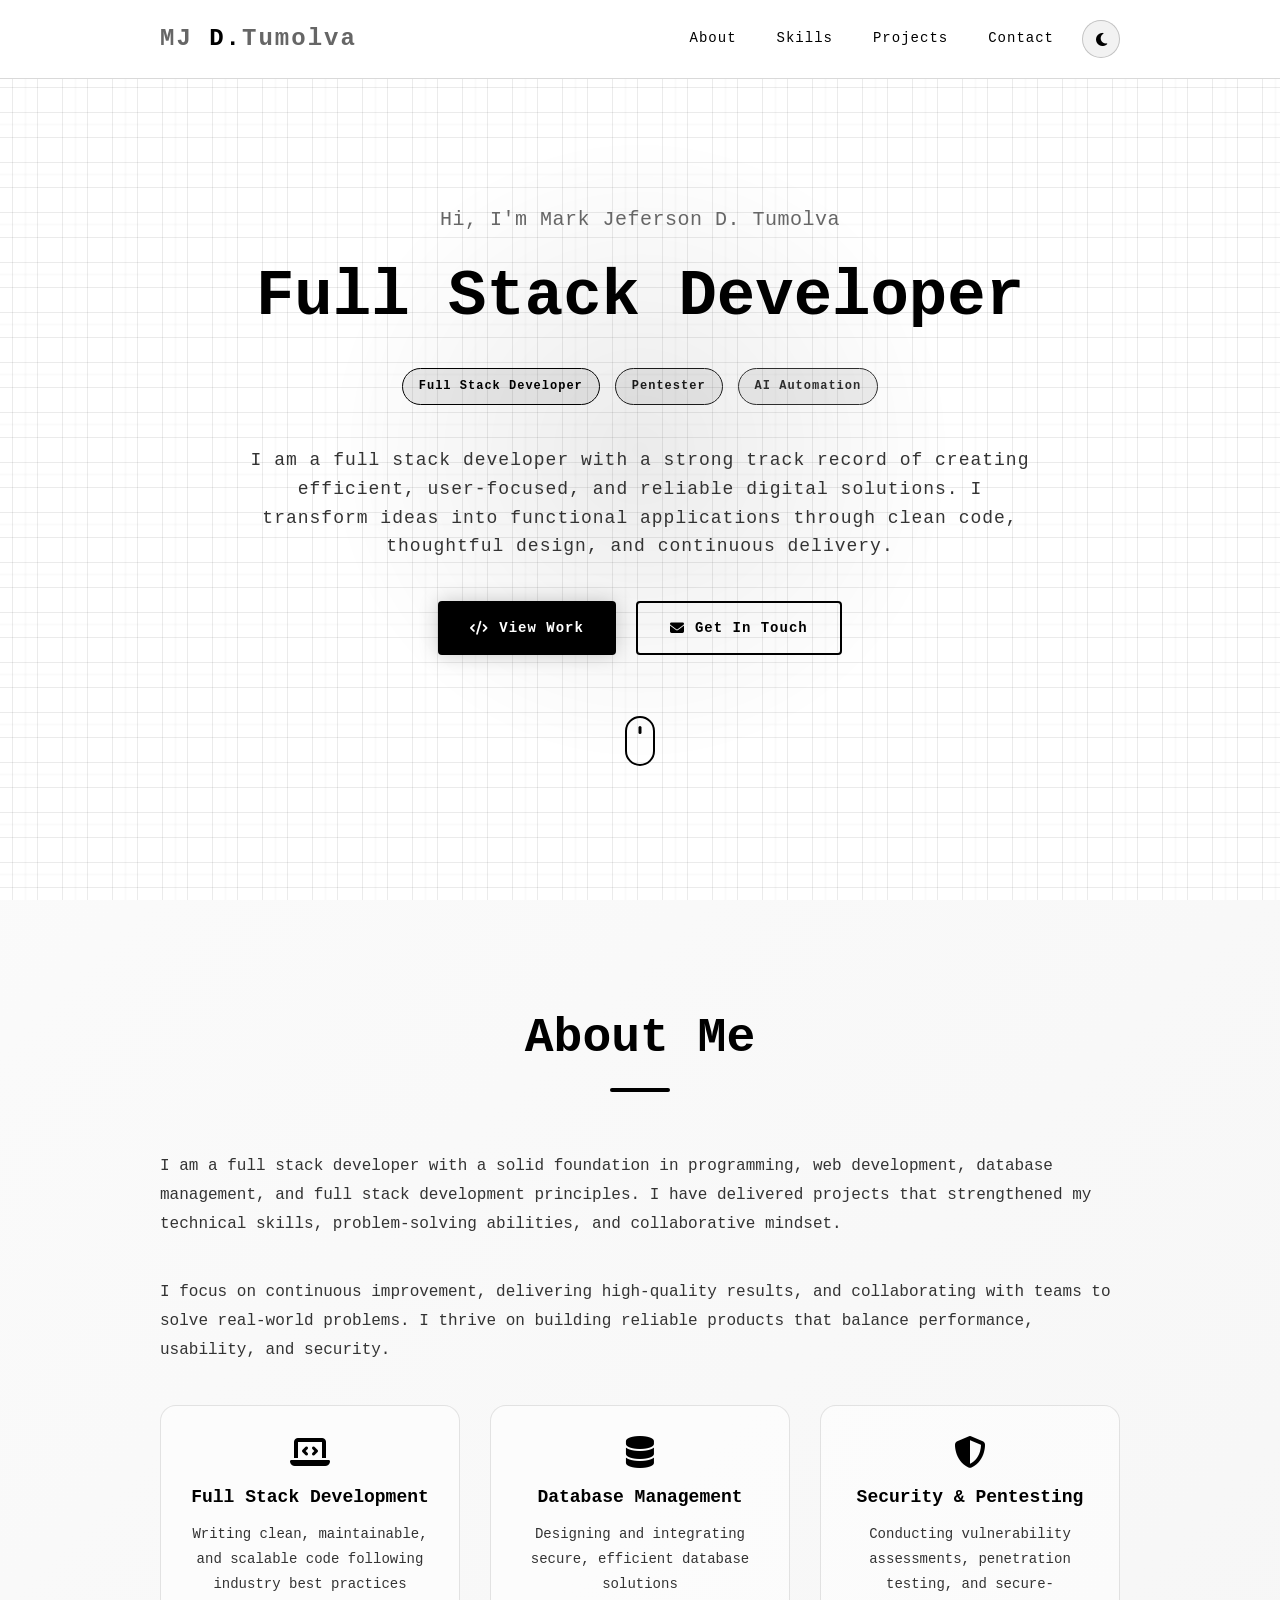
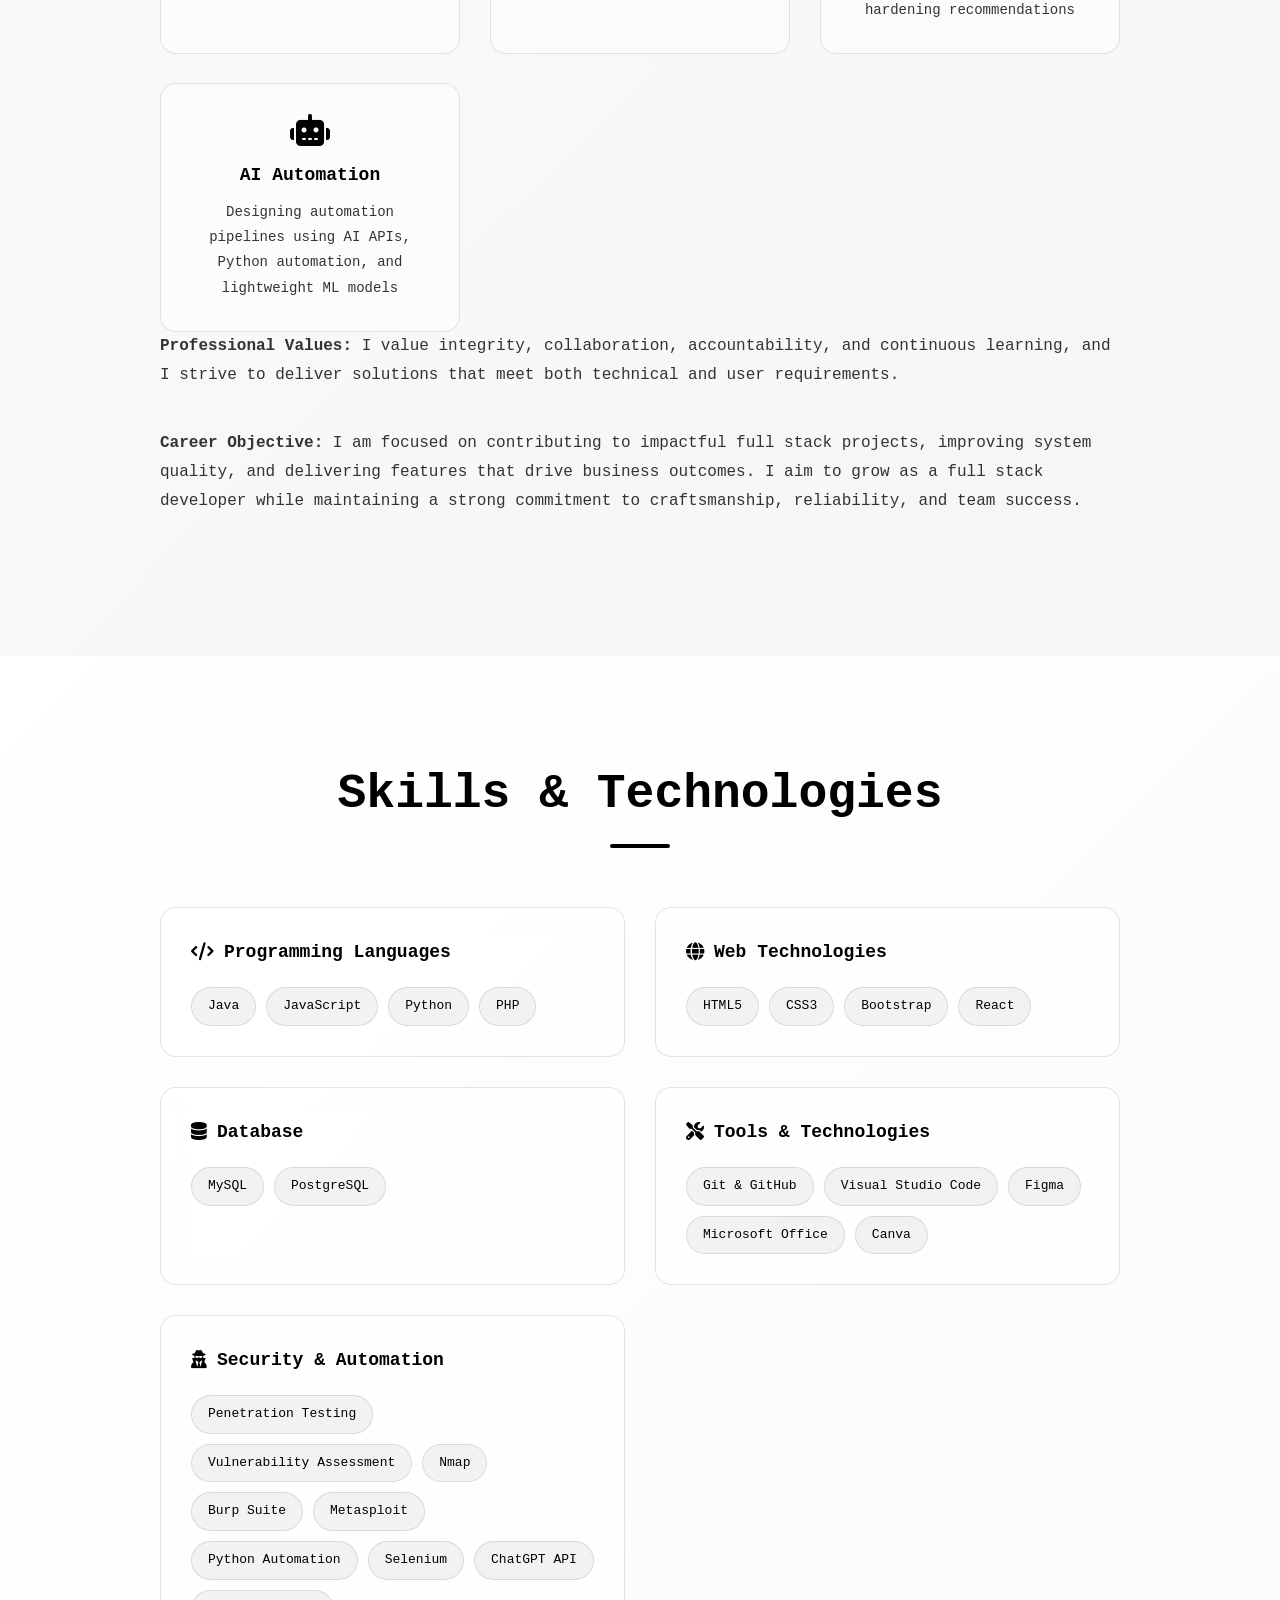
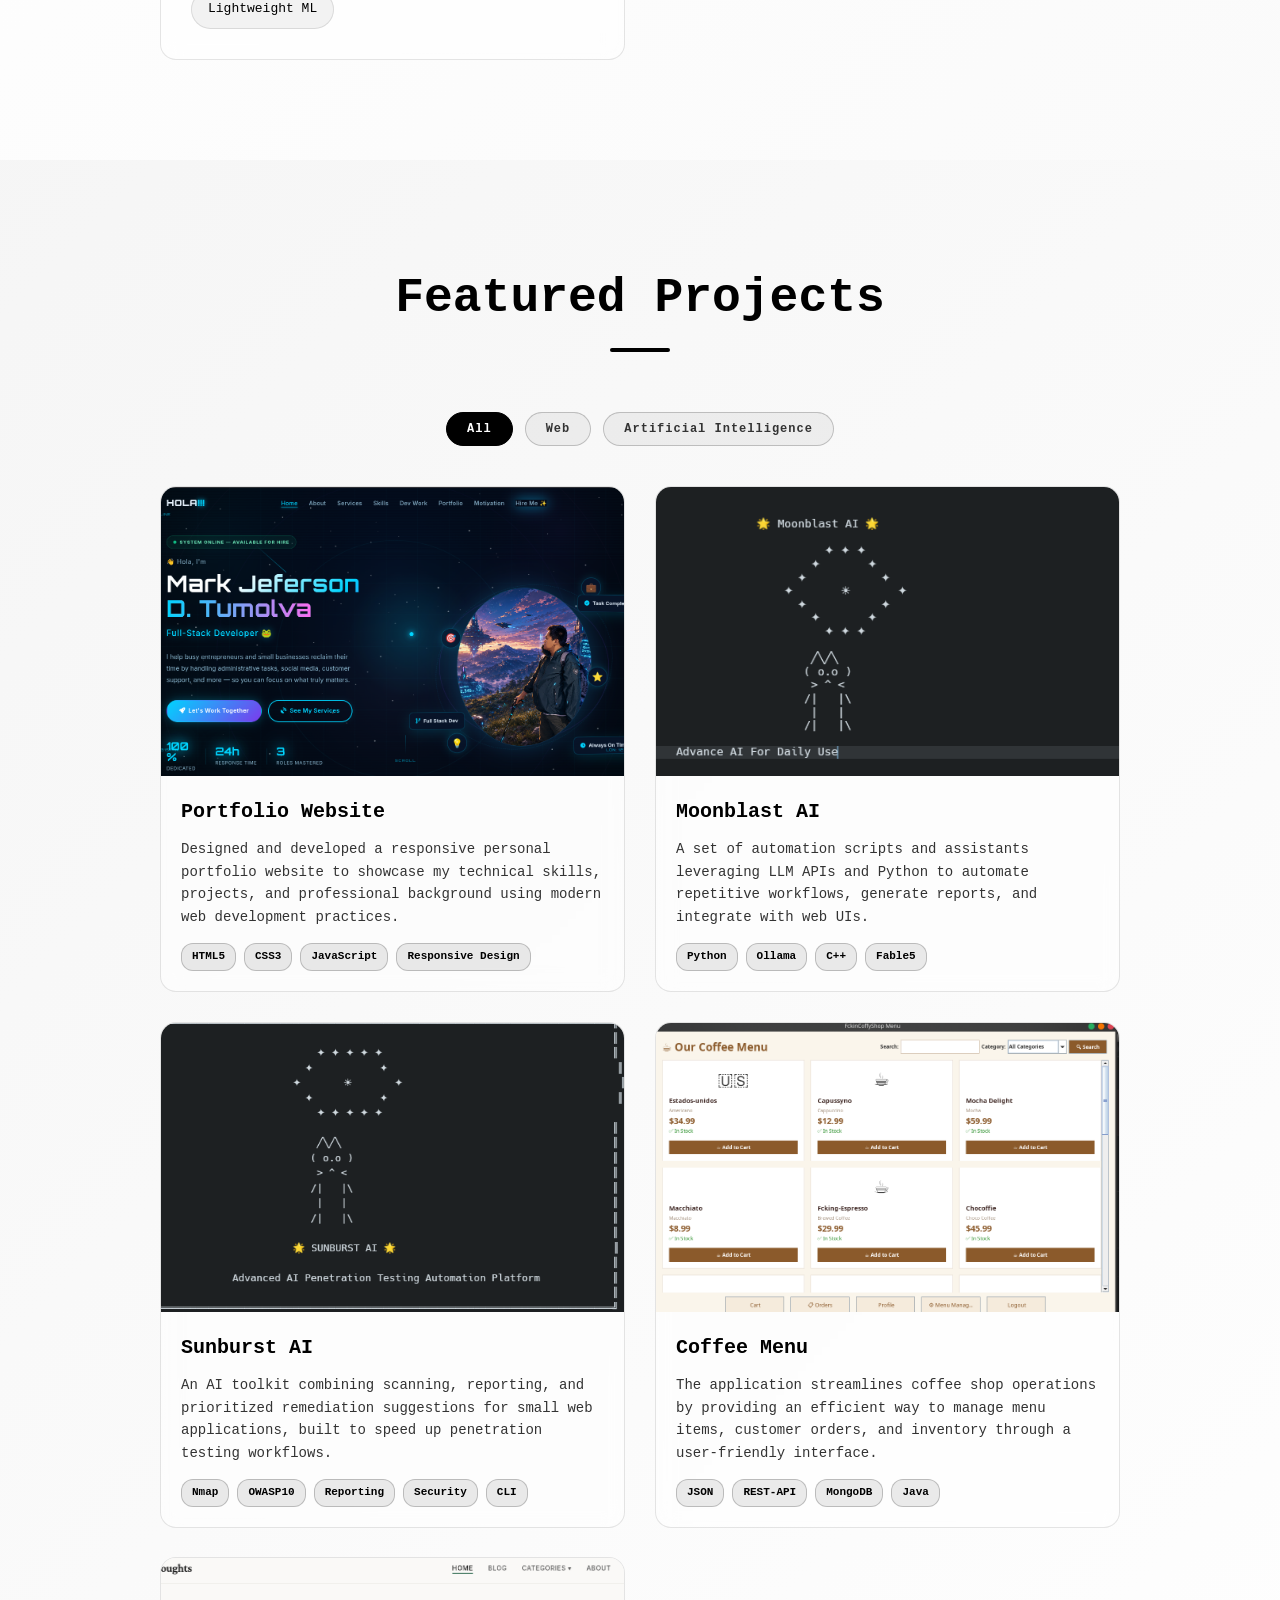
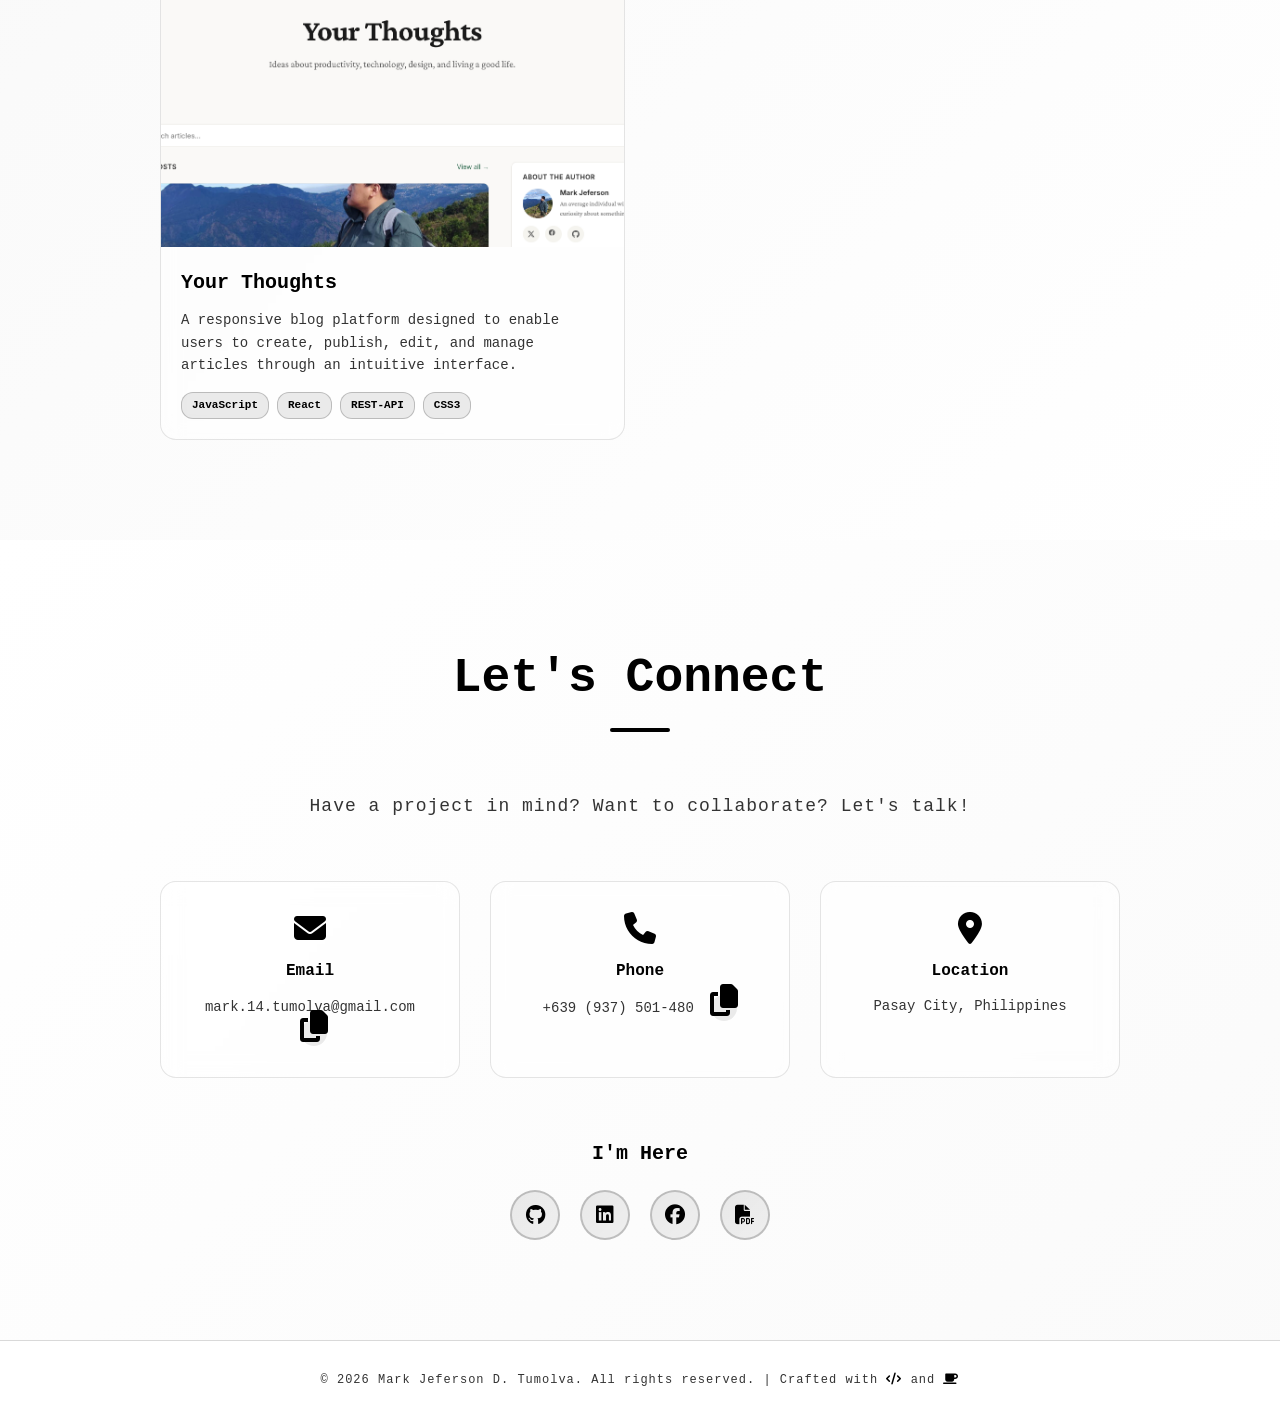
==== commit dbb70806: "Update index.html" ====
--- a/index.html
+++ b/index.html
@@ -347,6 +347,6 @@
         <i class="fas fa-arrow-up"></i>
     </button>
     <!-- Section: Scripts -->
-    <script src="script/script.js"></script>
+    <script src="js/script.js"></script>
 </body>
 </html>
--- a/style/styles.css
+++ b/style/styles.css
@@ -5,27 +5,26 @@
 }
 
 :root {
-    --primary: #2b2b2b;
-    --secondary: #3a3a3a;
-    --dark: #fffdf6;
-    --light: #2b2b2b;
-    --gray: #f7f4e9;
-    --darker-gray: #efe9d8;
+    --primary: #000000;
+    --secondary: #1a1a1a;
+    --dark: #ffffff;
+    --light: #000000;
+    --gray: #f5f5f5;
+    --darker-gray: #eeeeee;
     --text: #333333;
     --text-light: #666666;
-    --dev-color: #2b2b2b;
-    --va-color: #3a3a3a;
-    --sec-color: #4a4a4a;
-    --pencil: #34495e;
-    --pencil-red: #c0392b;
-    --grid-line: 84, 122, 178;
-    --transition: all 0.3s cubic-bezier(0.4, 0, 0.2, 1);
+    --dev-color: #000000;
+    --va-color: #1a1a1a;
+    --sec-color: #2d2d2d;
+    --transition: all 0.5s cubic-bezier(0.19, 1, 0.22, 1);
+    --ease-out-expo: cubic-bezier(0.19, 1, 0.22, 1);
+    --ease-in-out-back: cubic-bezier(0.68, -0.6, 0.32, 1.6);
 
     /* RGB triplets used inside rgba() so surfaces/borders/glows can invert per-theme */
-    --rgb-ink: 43, 43, 43;
+    --rgb-ink: 0, 0, 0;
     --rgb-100: 255, 255, 255;
-    --rgb-98: 250, 249, 244;
-    --rgb-96: 247, 244, 233;
+    --rgb-98: 250, 250, 250;
+    --rgb-96: 245, 245, 245;
 }
 
 [data-theme="dark"] {
@@ -61,14 +60,18 @@
 }
 
 body {
-    font-family: 'Patrick Hand', cursive;
-    font-size: 19px;
+    font-family: 'Courier New', monospace;
     background: var(--dark);
     color: var(--light);
-    line-height: 1.7;
+    line-height: 1.6;
     overflow-x: hidden;
     position: relative;
-    transition: background-color 0.4s ease, color 0.4s ease;
+    transition: background-color 0.4s ease, color 0.4s ease, opacity 1s ease;
+    opacity: 0;
+}
+
+body.loaded {
+    opacity: 1;
 }
 
 body::before {
@@ -79,9 +82,9 @@
     width: 100%;
     height: 100%;
     background-image: 
-        linear-gradient(0deg, transparent 24%, rgba(var(--grid-line), 0.16) 25%, rgba(var(--grid-line), 0.16) 26%, transparent 27%, transparent 74%, rgba(var(--grid-line), 0.16) 75%, rgba(var(--grid-line), 0.16) 76%, transparent 77%, transparent),
-        linear-gradient(90deg, transparent 24%, rgba(var(--grid-line), 0.16) 25%, rgba(var(--grid-line), 0.16) 26%, transparent 27%, transparent 74%, rgba(var(--grid-line), 0.16) 75%, rgba(var(--grid-line), 0.16) 76%, transparent 77%, transparent);
-    background-size: 26px 26px;
+        linear-gradient(0deg, transparent 24%, rgba(var(--rgb-ink), 0.08) 25%, rgba(var(--rgb-ink), 0.08) 26%, transparent 27%, transparent 74%, rgba(var(--rgb-ink), 0.08) 75%, rgba(var(--rgb-ink), 0.08) 76%, transparent 77%, transparent),
+        linear-gradient(90deg, transparent 24%, rgba(var(--rgb-ink), 0.08) 25%, rgba(var(--rgb-ink), 0.08) 26%, transparent 27%, transparent 74%, rgba(var(--rgb-ink), 0.08) 75%, rgba(var(--rgb-ink), 0.08) 76%, transparent 77%, transparent);
+    background-size: 50px 50px;
     background-position: 0 0, 0 0;
     pointer-events: none;
     z-index: 0;
@@ -96,14 +99,14 @@
     width: 100%;
     height: 100%;
     background-image: 
-        linear-gradient(0deg, transparent 24%, rgba(var(--grid-line), 0.28) 25%, rgba(var(--grid-line), 0.28) 26%, transparent 27%, transparent 74%, rgba(var(--grid-line), 0.28) 75%, rgba(var(--grid-line), 0.28) 76%, transparent 77%, transparent),
-        linear-gradient(90deg, transparent 24%, rgba(var(--grid-line), 0.28) 25%, rgba(var(--grid-line), 0.28) 26%, transparent 27%, transparent 74%, rgba(var(--grid-line), 0.28) 75%, rgba(var(--grid-line), 0.28) 76%, transparent 77%, transparent);
-    background-size: 130px 130px;
+        linear-gradient(0deg, transparent 24%, rgba(var(--rgb-ink), 0.04) 25%, rgba(var(--rgb-ink), 0.04) 26%, transparent 27%, transparent 74%, rgba(var(--rgb-ink), 0.04) 75%, rgba(var(--rgb-ink), 0.04) 76%, transparent 77%, transparent),
+        linear-gradient(90deg, transparent 24%, rgba(var(--rgb-ink), 0.04) 25%, rgba(var(--rgb-ink), 0.04) 26%, transparent 27%, transparent 74%, rgba(var(--rgb-ink), 0.04) 75%, rgba(var(--rgb-ink), 0.04) 76%, transparent 77%, transparent);
+    background-size: 100px 100px;
     background-position: 0 0, 0 0;
     pointer-events: none;
     z-index: 0;
-    animation: gridShift 45s linear infinite;
-    opacity: 0.6;
+    animation: gridShift 40s linear infinite;
+    opacity: 0.5;
 }
 
 @keyframes gridShift {
@@ -116,8 +119,58 @@
 }
 
 @keyframes glow {
-    0%, 100% { opacity: 0.3; }
-    50% { opacity: 0.6; }
+    0%, 100% { opacity: 0.3; transform: scale(1); }
+    50% { opacity: 0.6; transform: scale(1.05); }
+}
+
+/* Entrance animations */
+@keyframes fadeInUp {
+    0% { 
+        opacity: 0; 
+        transform: translateY(30px) scale(0.98); 
+    }
+    100% { 
+        opacity: 1; 
+        transform: translateY(0) scale(1); 
+    }
+}
+
+@keyframes slideInLeft {
+    0% { opacity: 0; transform: translateX(-30px); }
+    100% { opacity: 1; transform: translateX(0); }
+}
+
+@keyframes slideInRight {
+    0% { opacity: 0; transform: translateX(30px); }
+    100% { opacity: 1; transform: translateX(0); }
+}
+
+@keyframes scaleIn {
+    0% { opacity: 0; transform: scale(0.9); }
+    100% { opacity: 1; transform: scale(1); }
+}
+
+@keyframes blurIn {
+    0% { opacity: 0; filter: blur(10px); }
+    100% { opacity: 1; filter: blur(0); }
+}
+
+/* Custom Scrollbar */
+::-webkit-scrollbar {
+    width: 8px;
+}
+
+::-webkit-scrollbar-track {
+    background: var(--dark);
+}
+
+::-webkit-scrollbar-thumb {
+    background: rgba(var(--rgb-ink), 0.1);
+    border-radius: 4px;
+}
+
+::-webkit-scrollbar-thumb:hover {
+    background: rgba(var(--rgb-ink), 0.3);
 }
 
 .container {
@@ -154,14 +207,14 @@
 
 .filter-btn {
     background: rgba(var(--rgb-ink), 0.05);
-    border: 2px solid rgba(var(--rgb-ink), 0.3);
+    border: 1.5px solid rgba(var(--rgb-ink), 0.2);
     color: var(--text);
     padding: 9px 20px;
-    border-radius: 225px 15px 225px 15px / 15px 225px 15px 225px;
-    font-size: 15px;
-    font-weight: normal;
-    letter-spacing: 0.5px;
-    font-family: 'Patrick Hand', cursive;
+    border-radius: 20px;
+    font-size: 12px;
+    font-weight: bold;
+    letter-spacing: 1px;
+    font-family: inherit;
     cursor: pointer;
     transition: var(--transition);
 }
@@ -169,7 +222,7 @@
 .filter-btn:hover {
     border-color: var(--primary);
     color: var(--primary);
-    transform: translateY(-2px) rotate(-1deg);
+    transform: translateY(-2px);
 }
 
 .filter-btn.active {
@@ -188,6 +241,7 @@
     width: 100%;
     background: rgba(var(--rgb-100), 0.95);
     backdrop-filter: blur(10px);
+    -webkit-backdrop-filter: blur(10px);
     border-bottom: 1px solid rgba(var(--rgb-ink), 0.15);
     z-index: 1000;
     padding: 20px 0;
@@ -209,12 +263,11 @@
 }
 
 .logo {
-    font-family: 'Caveat', cursive;
-    font-size: 30px;
-    font-weight: 700;
+    font-size: 24px;
+    font-weight: bold;
     color: var(--primary);
     text-decoration: none;
-    letter-spacing: 1px;
+    letter-spacing: 2px;
     animation: slideInLeft 0.6s ease-out;
 }
 
@@ -285,11 +338,13 @@
     transition: width 0.3s cubic-bezier(0.4, 0, 0.2, 1);
 }
 
-.nav-links a:hover {
-    color: var(--primary);
-}
-
-.nav-links a:hover::after {
+.nav-links a:hover,
+.nav-links a.active {
+    color: var(--primary);
+}
+
+.nav-links a:hover::after,
+.nav-links a.active::after {
     width: 100%;
 }
 
@@ -347,7 +402,6 @@
     padding: 60px 20px;
     position: relative;
     z-index: 1;
-    background: linear-gradient(135deg, rgba(var(--rgb-100), 0.95) 0%, rgba(var(--rgb-98), 0.95) 100%);
 }
 
 .hero-content {
@@ -367,12 +421,10 @@
 }
 
 .hero-content h1 {
-    font-family: 'Caveat', cursive;
-    font-weight: 700;
-    font-size: clamp(48px, 8vw, 84px);
+    font-size: 64px;
     margin-bottom: 20px;
     color: var(--primary);
-    animation: fadeInUp 0.8s ease-out, sketchWobble 6s ease-in-out infinite;
+    animation: fadeInUp 0.8s ease-out;
     position: relative;
 }
 
@@ -380,14 +432,28 @@
     position: relative;
 }
 
-.glitch::before,
+.glitch::before {
+    content: attr(data-text);
+    position: absolute;
+    left: -2px;
+    top: -2px;
+    width: 100%;
+    z-index: -1;
+    color: var(--secondary);
+    animation: glitch 0.3s cubic-bezier(0.25, 0.46, 0.45, 0.94) infinite;
+    clip-path: rect(0, 900px, 0, 0);
+}
+
 .glitch::after {
-    content: none;
-}
-
-@keyframes sketchWobble {
-    0%, 100% { transform: rotate(-0.6deg); }
-    50% { transform: rotate(0.6deg); }
+    content: attr(data-text);
+    position: absolute;
+    left: 2px;
+    top: 2px;
+    width: 100%;
+    z-index: -2;
+    color: var(--sec-color);
+    animation: glitch 0.3s cubic-bezier(0.25, 0.46, 0.45, 0.94) infinite reverse;
+    clip-path: rect(0, 0, 0, 900px);
 }
 
 @keyframes glitch {
@@ -448,13 +514,13 @@
 
 .role-tag {
     padding: 8px 16px;
-    font-family: 'Patrick Hand', cursive;
-    border-radius: 225px 15px 225px 15px / 15px 225px 15px 225px;
-    font-size: 15px;
-    font-weight: normal;
-    letter-spacing: 0.5px;
+    border-radius: 20px;
+    font-size: 12px;
+    font-weight: bold;
+    letter-spacing: 1px;
     backdrop-filter: blur(10px);
-    border: 2px solid;
+    -webkit-backdrop-filter: blur(10px);
+    border: 1.5px solid;
     transition: var(--transition);
 }
 
@@ -500,24 +566,19 @@
 
 .btn {
     padding: 14px 32px;
-    font-family: 'Patrick Hand', cursive;
-    font-size: 18px;
-    border: 2.5px solid var(--primary);
-    border-radius: 255px 15px 225px 15px / 15px 225px 15px 255px;
+    font-size: 14px;
+    border: none;
+    border-radius: 4px;
     cursor: pointer;
     text-decoration: none;
     display: inline-flex;
     align-items: center;
     gap: 10px;
     transition: var(--transition);
-    font-weight: normal;
-    letter-spacing: 0.5px;
+    font-weight: bold;
+    letter-spacing: 1px;
     position: relative;
     overflow: hidden;
-}
-
-.btn:hover {
-    animation: sketchWiggle 0.4s ease;
 }
 
 .btn::before {
@@ -535,19 +596,18 @@
 .btn-primary {
     background: var(--primary);
     color: var(--dark);
-    box-shadow: 3px 3px 0 rgba(var(--rgb-ink), 0.25);
+    box-shadow: 0 0 20px rgba(var(--rgb-ink), 0.2);
 }
 
 .btn-primary:hover {
-    box-shadow: 5px 5px 0 rgba(var(--rgb-ink), 0.35);
+    box-shadow: 0 0 40px rgba(var(--rgb-ink), 0.4);
     transform: translateY(-3px);
 }
 
 .btn-secondary {
     background: transparent;
     color: var(--primary);
-    border: 2.5px solid var(--primary);
-    box-shadow: 3px 3px 0 rgba(var(--rgb-ink), 0.15);
+    border: 2px solid var(--primary);
 }
 
 .btn-secondary::before {
@@ -558,12 +618,6 @@
     background: var(--primary);
     color: var(--dark);
     transform: translateY(-3px);
-}
-
-@keyframes sketchWiggle {
-    0%, 100% { transform: rotate(0deg); }
-    25% { transform: rotate(-1.5deg); }
-    75% { transform: rotate(1.5deg); }
 }
 
 .scroll-indicator {
@@ -616,23 +670,29 @@
 }
 
 .section-title {
-    font-family: 'Caveat', cursive;
-    font-size: 58px;
-    font-weight: 700;
+    font-size: 48px;
     margin-bottom: 60px;
     text-align: center;
     color: var(--primary);
-    animation: fadeInUp 0.8s ease-out;
+    position: relative;
+    padding-bottom: 15px;
 }
 
 .section-title::after {
     content: '';
-    display: block;
-    width: 70%;
-    max-width: 220px;
-    height: 10px;
-    margin: 2px auto 0;
-    background: url("data:image/svg+xml,%3Csvg xmlns='http://www.w3.org/2000/svg' viewBox='0 0 220 10'%3E%3Cpath d='M2 6 C 40 2, 60 9, 100 5 S 180 2, 218 6' stroke='%23c0392b' stroke-width='3' fill='none' stroke-linecap='round'/%3E%3C/svg%3E") no-repeat center / contain;
+    position: absolute;
+    bottom: 0;
+    left: 50%;
+    transform: translateX(-50%);
+    width: 60px;
+    height: 4px;
+    background: var(--primary);
+    border-radius: 2px;
+    transition: width 0.3s var(--ease-out-expo);
+}
+
+.section-title:hover::after {
+    width: 100px;
 }
 
 .about-content {
@@ -640,7 +700,7 @@
 }
 
 .about-text p {
-    font-size: 18px;
+    font-size: 16px;
     color: var(--text);
     margin-bottom: 40px;
     line-height: 1.8;
@@ -654,27 +714,20 @@
 }
 
 .expertise-item {
-    background: var(--dark);
-    border: 2px solid rgba(var(--rgb-ink), 0.5);
-    border-radius: 12px 200px 12px 200px / 200px 12px 200px 12px;
+    background: rgba(var(--rgb-100), 0.5);
+    backdrop-filter: blur(10px);
+    -webkit-backdrop-filter: blur(10px);
+    border: 1px solid rgba(var(--rgb-ink), 0.1);
     padding: 30px;
+    border-radius: 16px;
     transition: var(--transition);
     text-align: center;
-    box-shadow: 4px 4px 0 rgba(var(--rgb-ink), 0.12);
-}
-
-.expertise-item:nth-child(odd) {
-    transform: rotate(-0.6deg);
-}
-
-.expertise-item:nth-child(even) {
-    transform: rotate(0.6deg);
 }
 
 .expertise-item:hover {
-    transform: translateY(-5px) rotate(0deg) scale(1.02);
-    border-color: var(--pencil-red);
-    box-shadow: 6px 6px 0 rgba(var(--rgb-ink), 0.18);
+    transform: translateY(-5px);
+    border-color: var(--primary);
+    box-shadow: 0 0 30px rgba(var(--rgb-ink), 0.1);
 }
 
 .expertise-item i {
@@ -685,16 +738,34 @@
 }
 
 .expertise-item h3 {
-    font-family: 'Caveat', cursive;
-    font-size: 26px;
-    font-weight: 700;
+    font-size: 18px;
     margin-bottom: 10px;
 }
 
 .expertise-item p {
-    font-size: 15px;
+    font-size: 14px;
     color: var(--text);
     margin: 0;
+}
+
+.problem-box {
+    background: linear-gradient(135deg, rgba(var(--rgb-100), 0.98), rgba(var(--rgb-98), 0.98));
+    border: 1px solid rgba(var(--rgb-ink), 0.08);
+    padding: 24px;
+    border-radius: 8px;
+    margin-top: 30px;
+    box-shadow: 0 6px 20px rgba(var(--rgb-ink), 0.06);
+    color: var(--text);
+}
+
+.problem-box h3 {
+    margin-bottom: 10px;
+    color: var(--primary);
+}
+
+.problem-box ul {
+    margin-top: 12px;
+    list-style: disc inside;
 }
 
 .skills {
@@ -711,29 +782,13 @@
 }
 
 .skill-category {
-    background: var(--dark);
-    border: 2px solid rgba(var(--rgb-ink), 0.5);
-    border-radius: 200px 12px 200px 12px / 12px 200px 12px 200px;
+    background: rgba(var(--rgb-100), 0.5);
+    backdrop-filter: blur(10px);
+    -webkit-backdrop-filter: blur(10px);
+    border: 1px solid rgba(var(--rgb-ink), 0.1);
     padding: 30px;
+    border-radius: 16px;
     transition: var(--transition);
-    animation: fadeInUp 0.8s ease-out;
-    box-shadow: 4px 4px 0 rgba(var(--rgb-ink), 0.12);
-}
-
-.skill-category:nth-child(2) {
-    animation-delay: 0.1s;
-}
-
-.skill-category:nth-child(3) {
-    animation-delay: 0.2s;
-}
-
-.skill-category:nth-child(4) {
-    animation-delay: 0.3s;
-}
-
-.skill-category:nth-child(5) {
-    animation-delay: 0.4s;
 }
 
 .skill-category-center {
@@ -745,14 +800,12 @@
 
 .skill-category:hover {
     transform: translateY(-5px);
-    border-color: var(--pencil-red);
-    box-shadow: 6px 6px 0 rgba(var(--rgb-ink), 0.18);
+    border-color: var(--primary);
+    box-shadow: 0 0 30px rgba(var(--rgb-ink), 0.1);
 }
 
 .skill-category h3 {
-    font-family: 'Caveat', cursive;
-    font-size: 28px;
-    font-weight: 700;
+    font-size: 18px;
     color: var(--primary);
     margin-bottom: 20px;
     display: flex;
@@ -767,22 +820,22 @@
 }
 
 .skill-tag {
-    background: rgba(var(--rgb-ink), 0.06);
-    border: 1.5px solid rgba(var(--rgb-ink), 0.35);
-    color: var(--primary);
-    padding: 6px 14px;
-    border-radius: 225px 15px 225px 15px / 15px 225px 15px 225px;
-    font-family: 'Patrick Hand', cursive;
-    font-size: 15px;
-    font-weight: normal;
+    background: rgba(var(--rgb-ink), 0.05);
+    border: 1px solid rgba(var(--rgb-ink), 0.1);
+    color: var(--primary);
+    padding: 8px 16px;
+    border-radius: 20px;
+    font-size: 13px;
+    font-weight: 500;
     transition: var(--transition);
+    backdrop-filter: blur(5px);
 }
 
 .skill-tag:hover {
-    background: rgba(var(--rgb-ink), 0.15);
-    border-color: var(--primary);
-    transform: translateY(-2px);
-    box-shadow: 0 0 10px rgba(var(--rgb-ink), 0.15);
+    background: var(--primary);
+    color: var(--dark);
+    transform: translateY(-3px) scale(1.05);
+    box-shadow: 0 10px 20px rgba(var(--rgb-ink), 0.1);
 }
 
 .work {
@@ -799,33 +852,23 @@
 }
 
 .project-card {
-    background: var(--gray);
-    border: 2px solid rgba(var(--rgb-ink), 0.4);
-    border-radius: 18px 60px 18px 60px / 60px 18px 60px 18px;
+    background: rgba(var(--rgb-100), 0.5);
+    backdrop-filter: blur(10px);
+    -webkit-backdrop-filter: blur(10px);
+    border: 1px solid rgba(var(--rgb-ink), 0.1);
+    border-radius: 16px;
     overflow: hidden;
     transition: var(--transition);
-    animation: fadeInUp 0.8s ease-out;
     display: flex;
     flex-direction: column;
-    box-shadow: 5px 5px 0 rgba(var(--rgb-ink), 0.12);
-}
-
-.project-card:nth-child(2) {
-    animation-delay: 0.1s;
-}
-
-.project-card:nth-child(3) {
-    animation-delay: 0.2s;
-}
-
-.project-card:nth-child(4) {
-    animation-delay: 0.3s;
+    position: relative;
 }
 
 .project-card:hover {
-    transform: translateY(-10px) rotate(-0.4deg);
-    border-color: var(--pencil-red);
-    box-shadow: 7px 7px 0 rgba(var(--rgb-ink), 0.18);
+    transform: translateY(-10px) scale(1.02);
+    border-color: var(--primary);
+    box-shadow: 0 20px 40px rgba(var(--rgb-ink), 0.1);
+    z-index: 2;
 }
 
 .project-image {
@@ -840,14 +883,21 @@
 
 .project-image::before {
     content: 'Project Preview';
+    position: absolute;
+    top: 50%;
+    left: 50%;
+    transform: translate(-50%, -50%);
     font-size: 14px;
     color: var(--text-light);
     letter-spacing: 1px;
     font-weight: bold;
     text-transform: uppercase;
+    z-index: 0;
 }
 
 .project-image img {
+    position: relative;
+    z-index: 1;
     width: 100%;
     height: 100%;
     object-fit: cover;
@@ -864,18 +914,22 @@
     left: 0;
     right: 0;
     bottom: 0;
-    background: rgba(0, 0, 0, 0.7);
+    background: linear-gradient(180deg, rgba(var(--rgb-ink), 0.06), rgba(var(--rgb-ink), 0.02));
     display: flex;
     align-items: center;
     justify-content: center;
     opacity: 0;
-    transition: opacity 0.3s ease-out;
-    backdrop-filter: blur(5px);
+    transform: scale(1);
+    transition: opacity 0.35s ease, transform 0.35s ease;
+    backdrop-filter: blur(4px);
+    z-index: 2;
 }
 
 .project-card:hover .project-overlay {
     opacity: 1;
-}
+    transform: scale(1.02);
+}
+
 
 .project-links {
     display: flex;
@@ -887,7 +941,7 @@
     height: 50px;
     background: var(--dark);
     color: var(--primary);
-    border: 2px solid var(--primary);
+    border: none;
     border-radius: 50%;
     display: flex;
     align-items: center;
@@ -910,15 +964,13 @@
 }
 
 .project-content h3 {
-    font-family: 'Caveat', cursive;
-    font-size: 30px;
-    font-weight: 700;
+    font-size: 20px;
     color: var(--primary);
     margin-bottom: 10px;
 }
 
 .project-description {
-    font-size: 16px;
+    font-size: 14px;
     color: var(--text);
     margin-bottom: 15px;
     flex-grow: 1;
@@ -931,14 +983,13 @@
 }
 
 .tag {
-    background: rgba(var(--rgb-ink), 0.06);
-    border: 1.5px solid rgba(var(--rgb-ink), 0.3);
-    color: var(--primary);
-    padding: 4px 12px;
-    border-radius: 225px 15px 225px 15px / 15px 225px 15px 225px;
-    font-family: 'Patrick Hand', cursive;
-    font-size: 13px;
-    font-weight: normal;
+    background: rgba(var(--rgb-ink), 0.08);
+    border: 1px solid rgba(var(--rgb-ink), 0.2);
+    color: var(--primary);
+    padding: 4px 10px;
+    border-radius: 12px;
+    font-size: 11px;
+    font-weight: 600;
     transition: var(--transition);
 }
 
@@ -971,27 +1022,19 @@
 }
 
 .contact-method {
-    background: var(--dark);
-    border: 2px solid rgba(var(--rgb-ink), 0.5);
+    background: rgba(var(--rgb-100), 0.5);
+    backdrop-filter: blur(10px);
+    -webkit-backdrop-filter: blur(10px);
+    border: 1px solid rgba(var(--rgb-ink), 0.1);
     padding: 30px;
-    border-radius: 200px 12px 200px 12px / 12px 200px 12px 200px;
+    border-radius: 16px;
     transition: var(--transition);
-    animation: fadeInUp 0.8s ease-out;
-    box-shadow: 4px 4px 0 rgba(var(--rgb-ink), 0.12);
-}
-
-.contact-method:nth-child(2) {
-    animation-delay: 0.1s;
-}
-
-.contact-method:nth-child(3) {
-    animation-delay: 0.2s;
 }
 
 .contact-method:hover {
     transform: translateY(-5px);
-    border-color: var(--pencil-red);
-    box-shadow: 6px 6px 0 rgba(var(--rgb-ink), 0.18);
+    border-color: var(--primary);
+    box-shadow: 0 0 30px rgba(var(--rgb-ink), 0.1);
 }
 
 .contact-method i {
@@ -1002,9 +1045,7 @@
 }
 
 .contact-method h3 {
-    font-family: 'Caveat', cursive;
-    font-size: 24px;
-    font-weight: 700;
+    font-size: 16px;
     margin-bottom: 10px;
     color: var(--primary);
 }
@@ -1013,7 +1054,7 @@
 .contact-method p {
     color: var(--text);
     text-decoration: none;
-    font-size: 16px;
+    font-size: 14px;
     transition: color 0.3s ease;
 }
 
@@ -1199,9 +1240,10 @@
     width: 100%;
     height: 100%;
     pointer-events: none;
-    z-index: 1;
-    opacity: 0.15;
-    animation: gridPulse 8s ease-in-out infinite;
+    z-index: 0;
+    background: radial-gradient(circle at var(--mouse-x, 50%) var(--mouse-y, 50%), rgba(var(--rgb-ink), 0.08) 0%, transparent 40%);
+    opacity: 1;
+    transition: opacity 0.5s ease;
 }
 
 @keyframes gridPulse {
@@ -1209,38 +1251,7 @@
     50% { opacity: 0.2; }
 }
 
-@keyframes fadeInUp {
-    from {
-        opacity: 0;
-        transform: translateY(30px);
-    }
-    to {
-        opacity: 1;
-        transform: translateY(0);
-    }
-}
-
-@keyframes slideInLeft {
-    from {
-        opacity: 0;
-        transform: translateX(-30px);
-    }
-    to {
-        opacity: 1;
-        transform: translateX(0);
-    }
-}
-
-@keyframes slideInRight {
-    from {
-        opacity: 0;
-        transform: translateX(30px);
-    }
-    to {
-        opacity: 1;
-        transform: translateX(0);
-    }
-}
+/* Base animations are defined at the top of the file */
 
 @media (prefers-reduced-motion: reduce) {
     *,
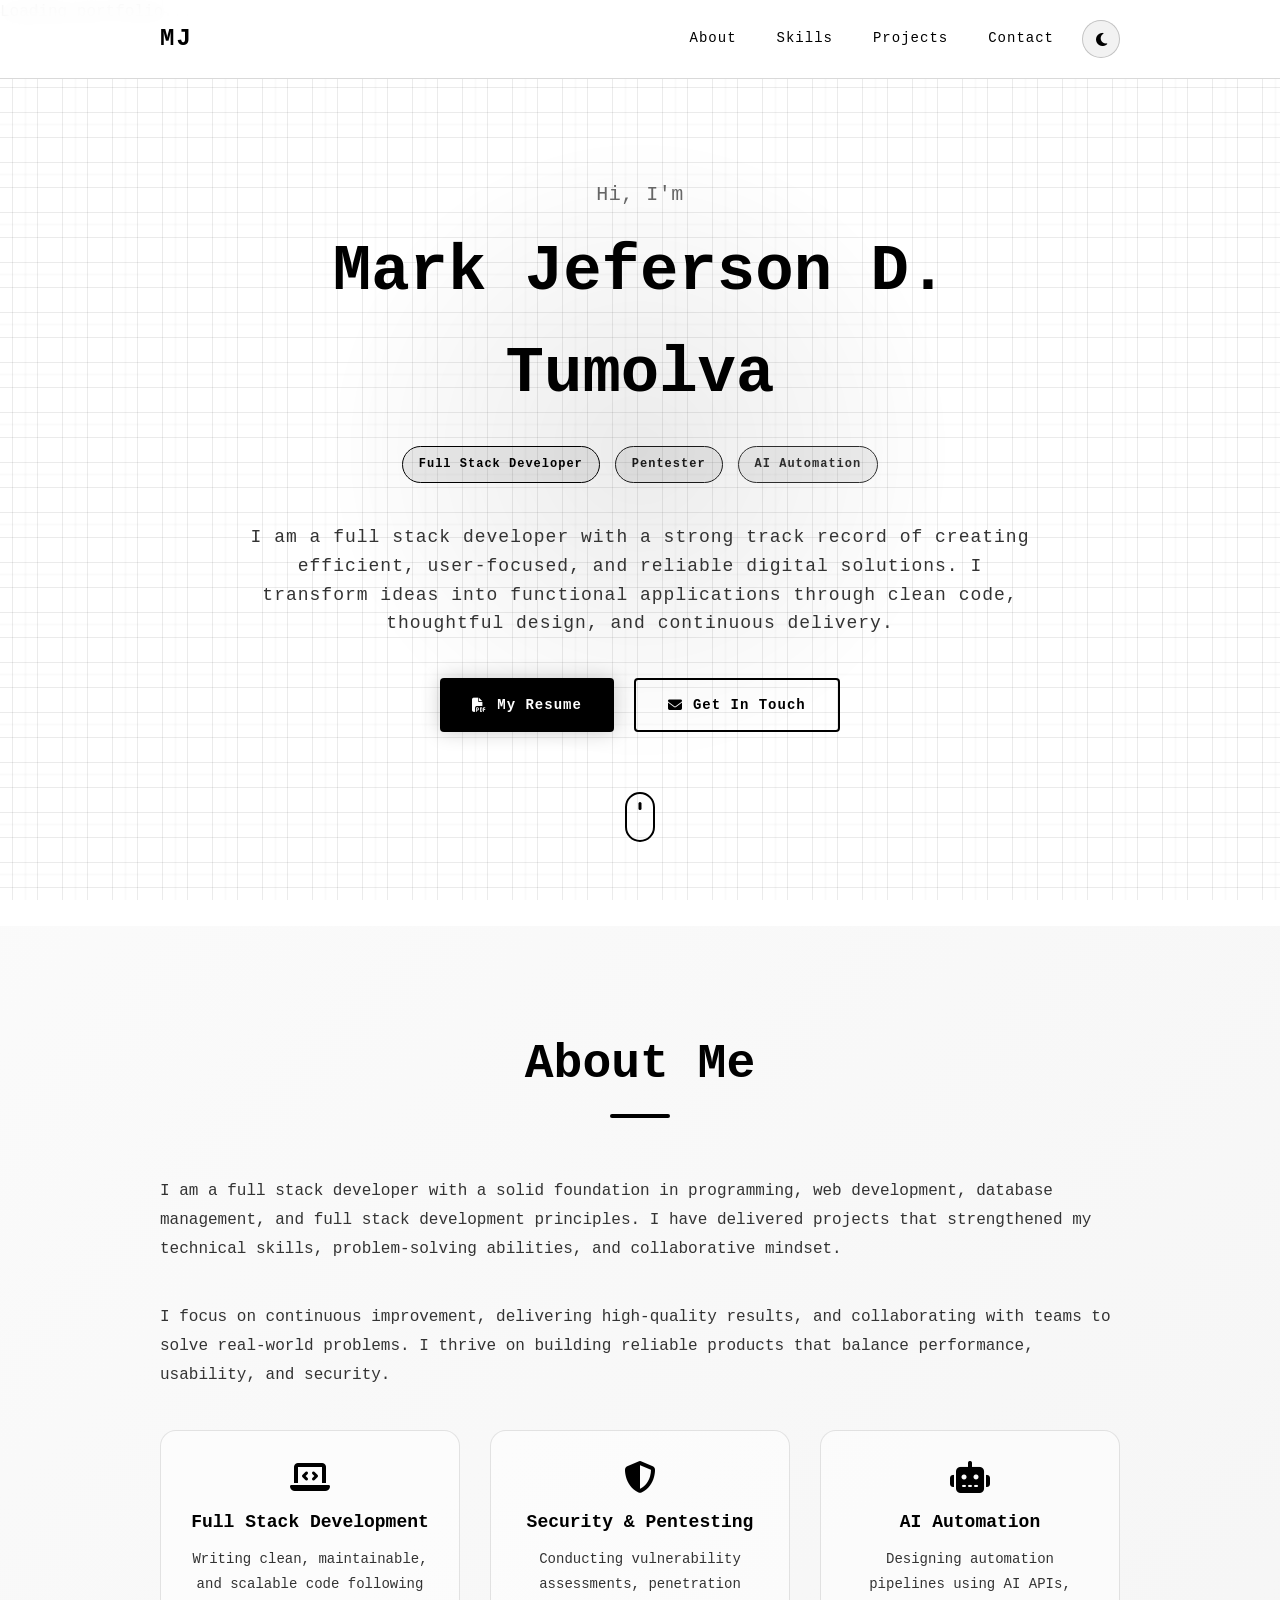
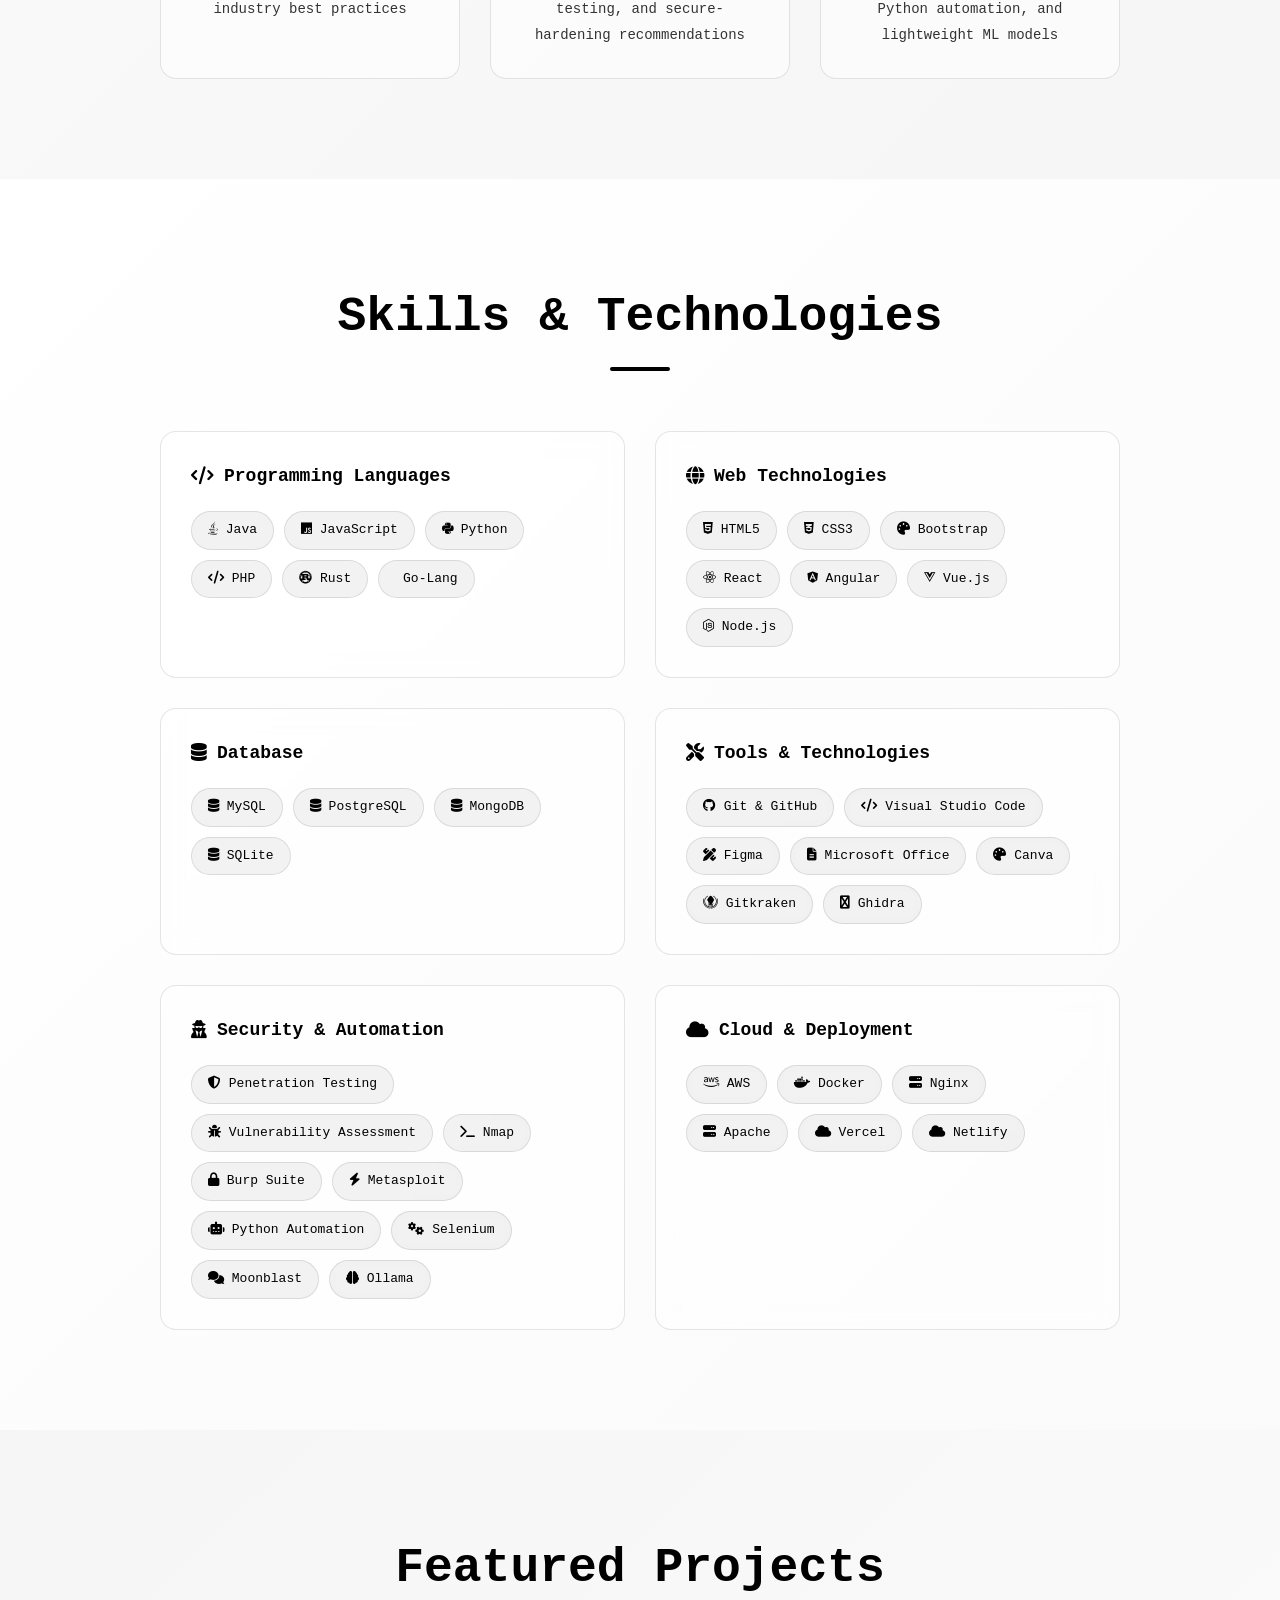
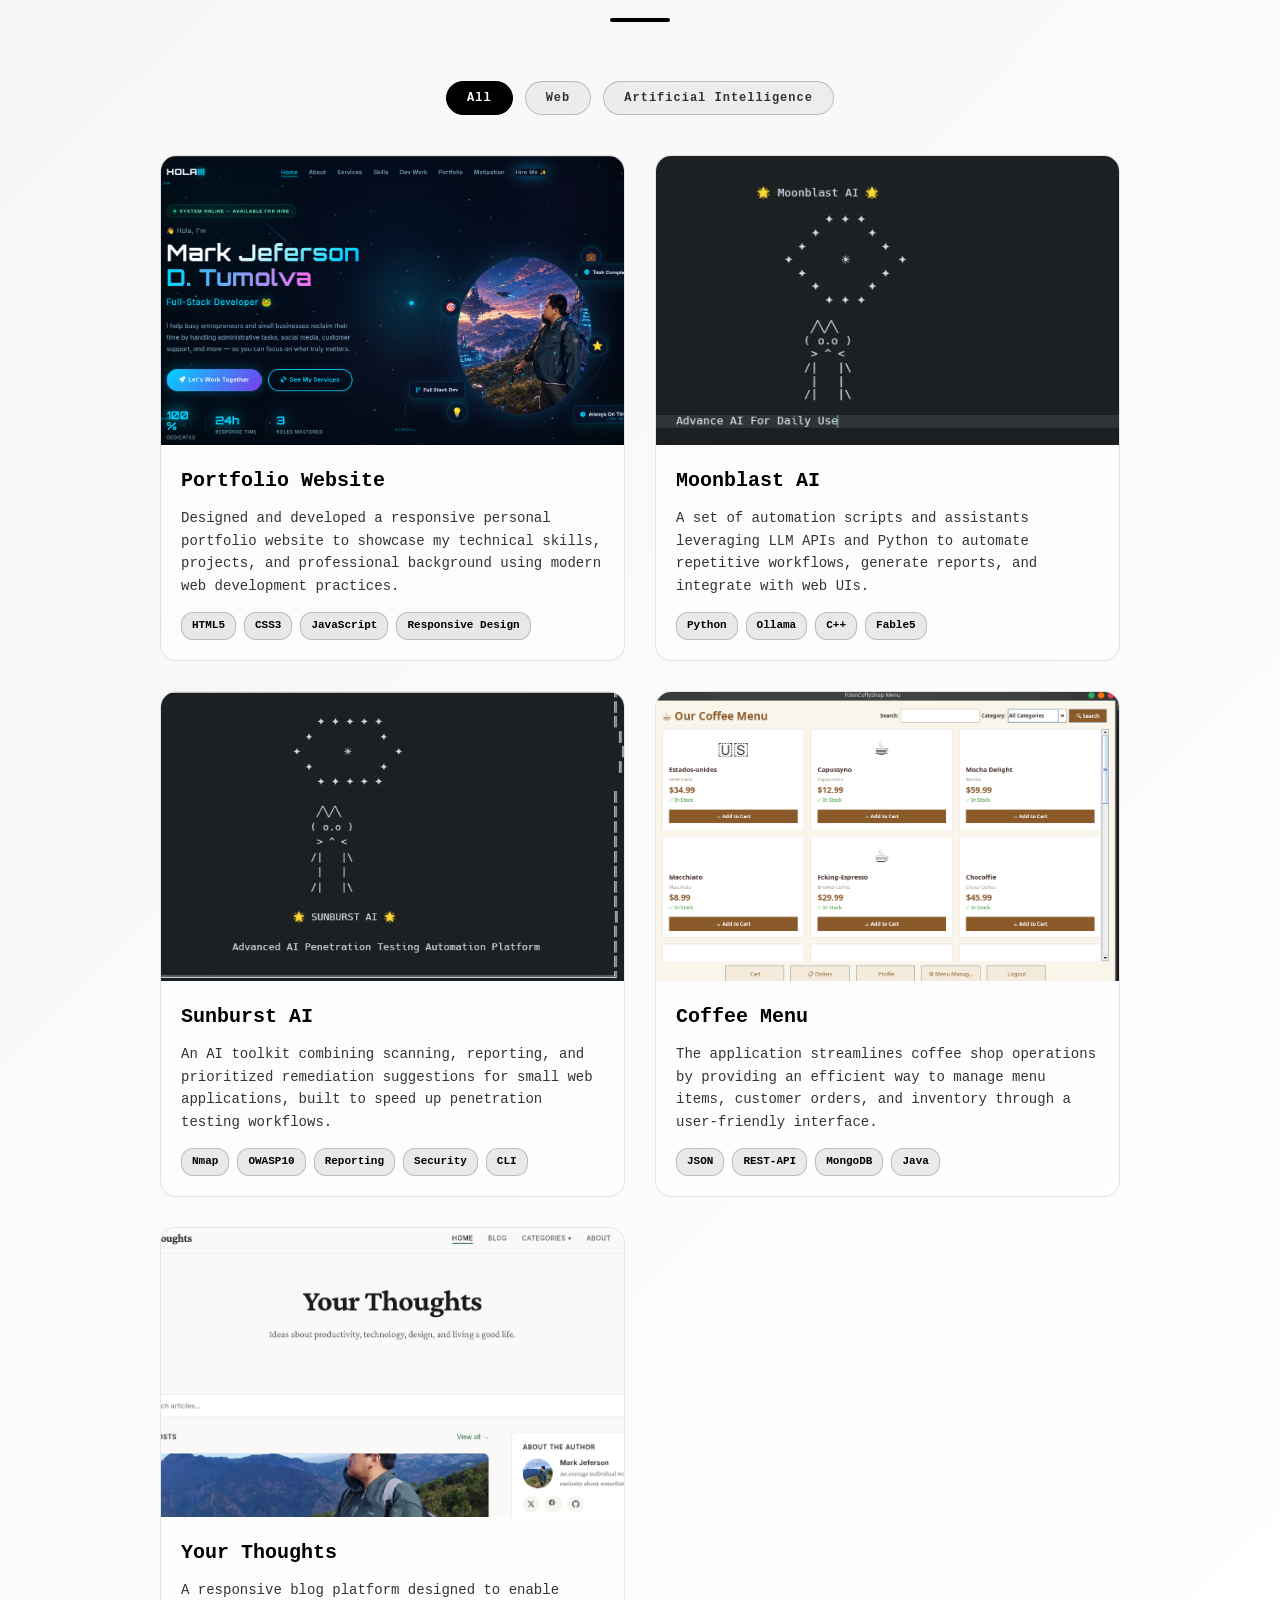
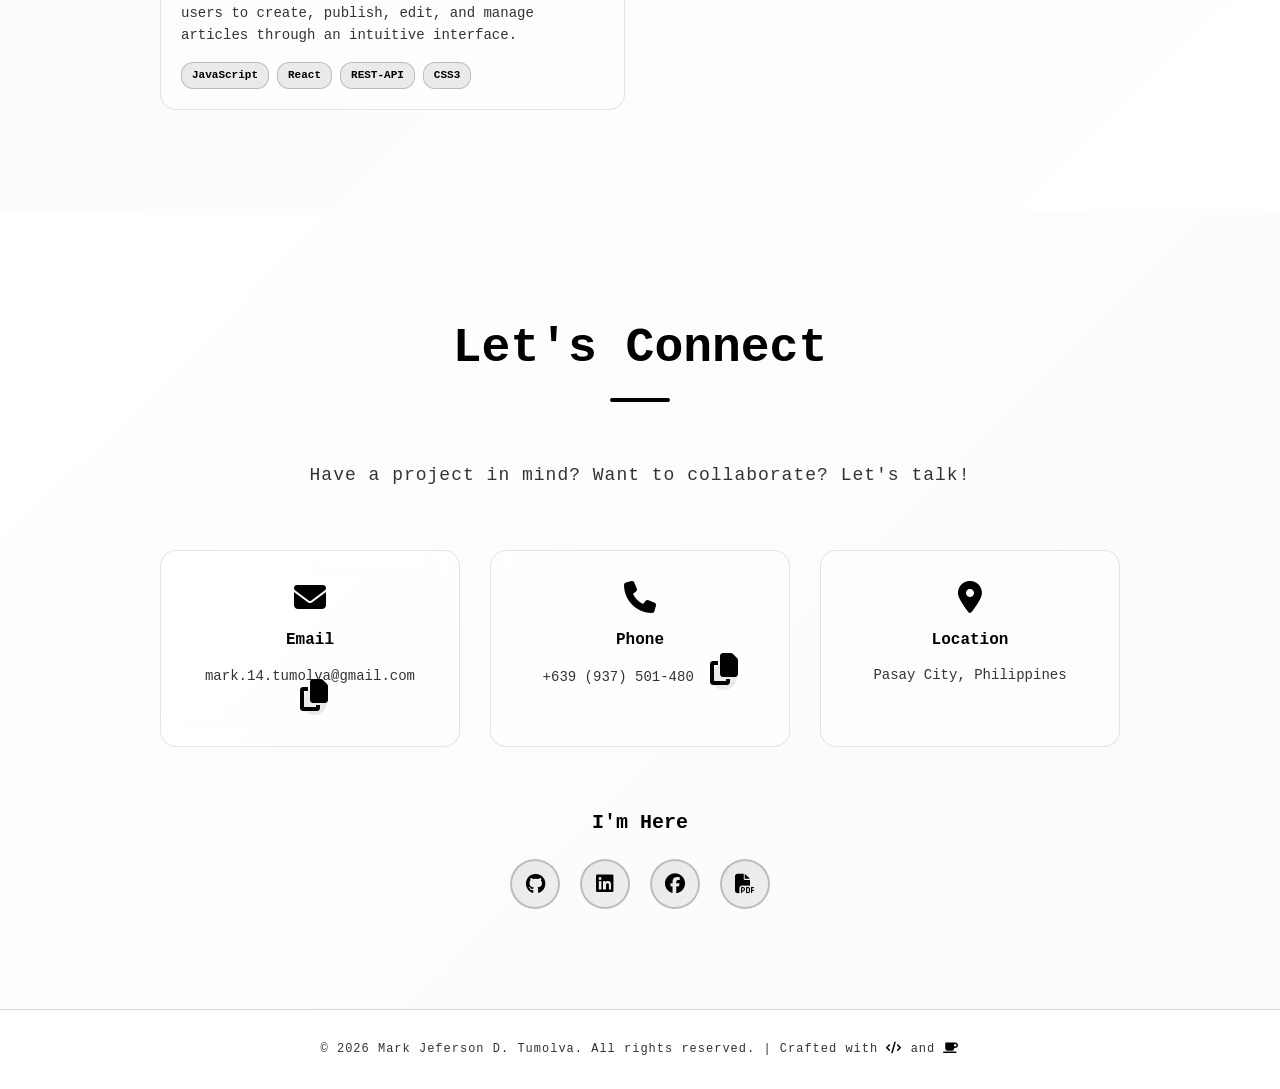
==== commit 1afea132: "Update index.html" ====
--- a/index.html
+++ b/index.html
@@ -1,7 +1,6 @@
 <!DOCTYPE html>
 <html lang="en">
 <head>
-    <!-- Section: Document Head -->
     <meta charset="UTF-8">
     <meta name="viewport" content="width=device-width, initial-scale=1.0">
     <meta name="description" content="Full Stack Developer Portfolio. Transforming ideas into functional applications through clean code, thoughtful design, and continuous learning.">
@@ -25,14 +24,16 @@
     <script src="script/early.js"></script>
 </head>
 <body>
-    <!-- Section: Body -->
+    <div class="page-loader" id="pageLoader" aria-live="polite" aria-label="Loading page">
+        <div class="loader-ring"></div>
+        <p>Loading portfolio...</p>
+    </div>
     <div class="scroll-progress" id="scrollProgress"></div>
     <div class="grid-animation"></div>
-    <!-- Section: Navigation -->
 <header class="site-header">
         <nav class="navbar" role="navigation" aria-label="Primary navigation">
             <div class="nav-container">
-                <a href="https://tumolva.vercel.app" class="logo"><span class="logo-bracket">MJ </span>D.<span class="logo-bracket">Tumolva</span></a>
+                <a href="https://tumolva.vercel.app" class="logo"><span class="logo-bracket"></span>MJ<span class="logo-bracket"></span></a>
                 <div class="nav-right">
                     <ul class="nav-links" id="navLinks">
                         <li><a href="#about" class="nav-link">About</a></li>
@@ -54,12 +55,11 @@
         </nav>
     </header>
     <main>
-    <!-- Section: Hero -->
 <section id="home" class="hero">
         <div class="hero-content">
             <div class="hero-title">
-                <p class="hero-greeting">Hi, I'm Mark Jeferson D. Tumolva</p>
-                <h1>Full Stack Developer</h1>
+                <p class="hero-greeting">Hi, I'm</p>
+                <h1>Mark Jeferson D. Tumolva</h1>
                 <div class="role-tags">
                     <span class="role-tag dev-tag">Full Stack Developer</span>
                     <span class="role-tag va-tag">Pentester</span>
@@ -68,10 +68,10 @@
             </div>
                 <p class="hero-subtitle">I am a full stack developer with a strong track record of creating efficient, user-focused, and reliable digital solutions. I transform ideas into functional applications through clean code, thoughtful design, and continuous delivery.</p>
             <div class="cta-buttons">
-                <a href="#projects" class="btn btn-primary">
-                    <i class="fas fa-code"></i> View Work
+                <a href="https://drive.google.com/file/d/1mjgP1ZTemuK9PBEdZ-5KdCBUyzEUhIkn/view?usp=sharing" class="btn btn-primary">
+                    <i class="fas fa-file-pdf"></i> My Resume
                 </a>
-                <a href="#contact" class="btn btn-secondary">
+                <a href="mailto:mark.14tumolva@gmail.com" class="btn btn-secondary">
                     <i class="fas fa-envelope"></i> Get In Touch
                 </a>
             </div>
@@ -80,7 +80,6 @@
             </div>
         </div>
     </section>
-    <!-- Section: About -->
 <section id="about" class="about">
         <div class="container">
             <h2 class="section-title">About Me</h2>
@@ -95,11 +94,6 @@
                             <p>Writing clean, maintainable, and scalable code following industry best practices</p>
                         </div>
                         <div class="expertise-item">
-                            <i class="fas fa-database"></i>
-                            <h3>Database Management</h3>
-                            <p>Designing and integrating secure, efficient database solutions</p>
-                        </div>
-                        <div class="expertise-item">
                             <i class="fas fa-shield-alt"></i>
                             <h3>Security & Pentesting</h3>
                             <p>Conducting vulnerability assessments, penetration testing, and secure-hardening recommendations</p>
@@ -110,13 +104,10 @@
                             <p>Designing automation pipelines using AI APIs, Python automation, and lightweight ML models</p>
                         </div>
                     </div>
-                    <p><strong>Professional Values:</strong> I value integrity, collaboration, accountability, and continuous learning, and I strive to deliver solutions that meet both technical and user requirements.</p>
-                    <p><strong>Career Objective:</strong> I am focused on contributing to impactful full stack projects, improving system quality, and delivering features that drive business outcomes. I aim to grow as a full stack developer while maintaining a strong commitment to craftsmanship, reliability, and team success.</p>
-                </div>
-            </div>
-        </div>
-    </section>
-    <!-- Section: Skills -->
+                </div>
+            </div>
+        </div>
+    </section>
 <section id="skills" class="skills">
         <div class="container">
             <h2 class="section-title">Skills & Technologies</h2>
@@ -124,56 +115,73 @@
                 <div class="skill-category">
                     <h3><i class="fas fa-code"></i> Programming Languages</h3>
                     <div class="skill-tags">
-                        <span class="skill-tag">Java</span>
-                        <span class="skill-tag">JavaScript</span>
-                        <span class="skill-tag">Python</span>
-                        <span class="skill-tag">PHP</span>
+                        <span class="skill-tag"><i class="fab fa-java"></i> Java</span>
+                        <span class="skill-tag"><i class="fab fa-js"></i> JavaScript</span>
+                        <span class="skill-tag"><i class="fab fa-python"></i> Python</span>
+                        <span class="skill-tag"><i class="fas fa-code"></i> PHP</span>
+                        <span class="skill-tag"><i class="fab fa-rust"></i> Rust</span>
+                        <span class="skill-tag"><i class="fab fa-go"></i> Go-Lang</span>
                     </div>
                 </div>
                 <div class="skill-category">
                     <h3><i class="fas fa-globe"></i> Web Technologies</h3>
                     <div class="skill-tags">
-                        <span class="skill-tag">HTML5</span>
-                        <span class="skill-tag">CSS3</span>
-                        <span class="skill-tag">Bootstrap</span>
-                        <span class="skill-tag">React</span>
+                        <span class="skill-tag"><i class="fab fa-html5"></i> HTML5</span>
+                        <span class="skill-tag"><i class="fab fa-css3-alt"></i> CSS3</span>
+                        <span class="skill-tag"><i class="fas fa-palette"></i> Bootstrap</span>
+                        <span class="skill-tag"><i class="fab fa-react"></i> React</span>
+                        <span class="skill-tag"><i class="fab fa-angular"></i> Angular</span>
+                        <span class="skill-tag"><i class="fab fa-vuejs"></i> Vue.js</span>
+                        <span class="skill-tag"><i class="fab fa-node-js"></i> Node.js</span>
                     </div>
                 </div>
                 <div class="skill-category">
                     <h3><i class="fas fa-database"></i> Database</h3>
                     <div class="skill-tags">
-                        <span class="skill-tag">MySQL</span>
-                        <span class="skill-tag">PostgreSQL</span>
+                        <span class="skill-tag"><i class="fas fa-database"></i> MySQL</span>
+                        <span class="skill-tag"><i class="fas fa-database"></i> PostgreSQL</span>
+                        <span class="skill-tag"><i class="fas fa-database"></i> MongoDB</span>
+                        <span class="skill-tag"><i class="fas fa-database"></i> SQLite</span>
                     </div>
                 </div>
                 <div class="skill-category">
                     <h3><i class="fas fa-tools"></i> Tools & Technologies</h3>
                     <div class="skill-tags">
-                        <span class="skill-tag">Git & GitHub</span>
-                        <span class="skill-tag">Visual Studio Code</span>
-                        <span class="skill-tag">Figma</span>
-                        <span class="skill-tag">Microsoft Office</span>
-                        <span class="skill-tag">Canva</span>
+                        <span class="skill-tag"><i class="fab fa-github"></i> Git & GitHub</span>
+                        <span class="skill-tag"><i class="fas fa-code"></i> Visual Studio Code</span>
+                        <span class="skill-tag"><i class="fas fa-pencil-ruler"></i> Figma</span>
+                        <span class="skill-tag"><i class="fas fa-file-alt"></i> Microsoft Office</span>
+                        <span class="skill-tag"><i class="fas fa-palette"></i> Canva</span>
+                        <span class="skill-tag"><i class="fab fa-gitkraken"></i> Gitkraken</span>
+                        <span class="skill-tag"><i class="fab fa-bug"></i> Ghidra</span>
                     </div>
                 </div>
                 <div class="skill-category">
                     <h3><i class="fas fa-user-secret"></i> Security & Automation</h3>
                     <div class="skill-tags">
-                        <span class="skill-tag">Penetration Testing</span>
-                        <span class="skill-tag">Vulnerability Assessment</span>
-                        <span class="skill-tag">Nmap</span>
-                        <span class="skill-tag">Burp Suite</span>
-                        <span class="skill-tag">Metasploit</span>
-                        <span class="skill-tag">Python Automation</span>
-                        <span class="skill-tag">Selenium</span>
-                        <span class="skill-tag">ChatGPT API</span>
-                        <span class="skill-tag">Lightweight ML</span>
-                    </div>
-                </div>
-            </div>
-        </div>
-    </section>
-    <!-- Section: Featured Projects -->
+                        <span class="skill-tag"><i class="fas fa-shield-alt"></i> Penetration Testing</span>
+                        <span class="skill-tag"><i class="fas fa-bug"></i> Vulnerability Assessment</span>
+                        <span class="skill-tag"><i class="fas fa-terminal"></i> Nmap</span>
+                        <span class="skill-tag"><i class="fas fa-lock"></i> Burp Suite</span>
+                        <span class="skill-tag"><i class="fas fa-bolt"></i> Metasploit</span>
+                        <span class="skill-tag"><i class="fas fa-robot"></i> Python Automation</span>
+                        <span class="skill-tag"><i class="fas fa-cogs"></i> Selenium</span>
+                        <span class="skill-tag"><i class="fas fa-comments"></i> Moonblast</span>
+                        <span class="skill-tag"><i class="fas fa-brain"></i> Ollama</span>
+                    </div>
+                </div>
+                <div class="skill-category">
+                    <h3><i class="fas fa-cloud"></i> Cloud & Deployment</h3>
+                    <div class="skill-tags">
+                        <span class="skill-tag"><i class="fab fa-aws"></i> AWS</span>
+                        <span class="skill-tag"><i class="fab fa-docker"></i> Docker</span>
+                        <span class="skill-tag"><i class="fas fa-server"></i> Nginx</span>
+                        <span class="skill-tag"><i class="fas fa-server"></i> Apache</span>
+                        <span class="skill-tag"><i class="fas fa-cloud"></i> Vercel</span>
+                        <span class="skill-tag"><i class="fas fa-cloud"></i> Netlify</span>
+            </div>
+        </div>
+    </section>
 <section id="projects" class="work">
         <div class="container">
             <h2 class="section-title">Featured Projects</h2>
@@ -267,7 +275,6 @@
             </div>
         </div>
     </section>
-    <!-- Section: Contact -->
 <section id="contact" class="contact">
         <div class="container">
             <h2 class="section-title">Let's Connect</h2>
@@ -307,7 +314,7 @@
                     <a href="https://facebook.com/corei9.9000k" class="social-link" title="Facebook" aria-label="Facebook" rel="noopener noreferrer" target="_blank">
                         <i class="fab fa-facebook"></i>
                     </a>
-                    <a href="tumolva.pdf" class="social-link" title="Download CV" aria-label="Download CV" rel="noopener noreferrer" target="_blank" download>
+                    <a href="https://drive.google.com/file/d/1mjgP1ZTemuK9PBEdZ-5KdCBUyzEUhIkn/view?usp=sharing" class="social-link" title="Download CV" aria-label="Download CV" rel="noopener noreferrer" target="_blank" download>
                         <i class="fas fa-file-pdf"></i>
                     </a>
                 </div>
@@ -315,11 +322,9 @@
         </div>
     </section>
     </main>
-    <!-- Section: Footer -->
 <footer class="footer">
         <p>&copy; 2026 Mark Jeferson D. Tumolva. All rights reserved. | Crafted with <i class="fas fa-code"></i> and <i class="fas fa-coffee"></i></p>
     </footer>
-    <!-- Section: Schema -->
     <script type="application/ld+json">
     {
       "@context": "https://schema.org",
@@ -346,7 +351,6 @@
     <button id="backToTop" class="back-to-top" title="Back to Top">
         <i class="fas fa-arrow-up"></i>
     </button>
-    <!-- Section: Scripts -->
     <script src="js/script.js"></script>
 </body>
 </html>
